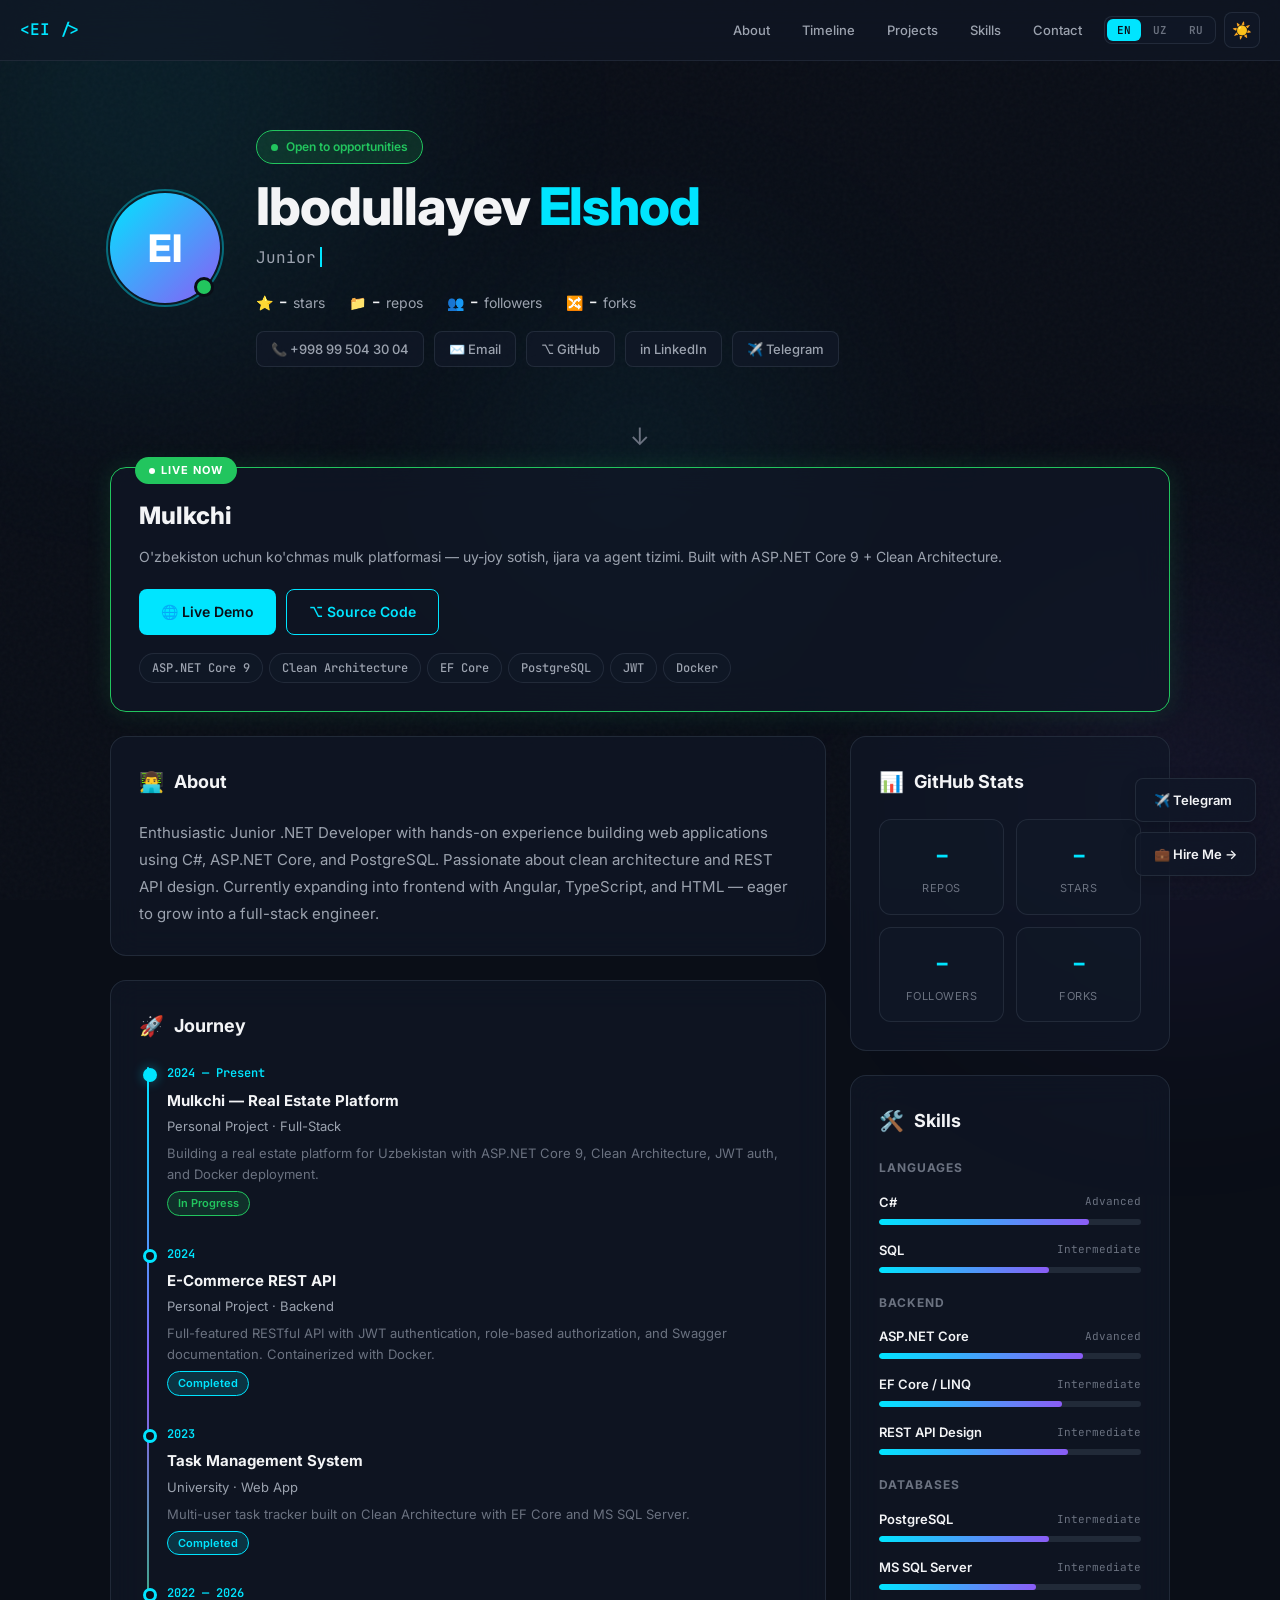
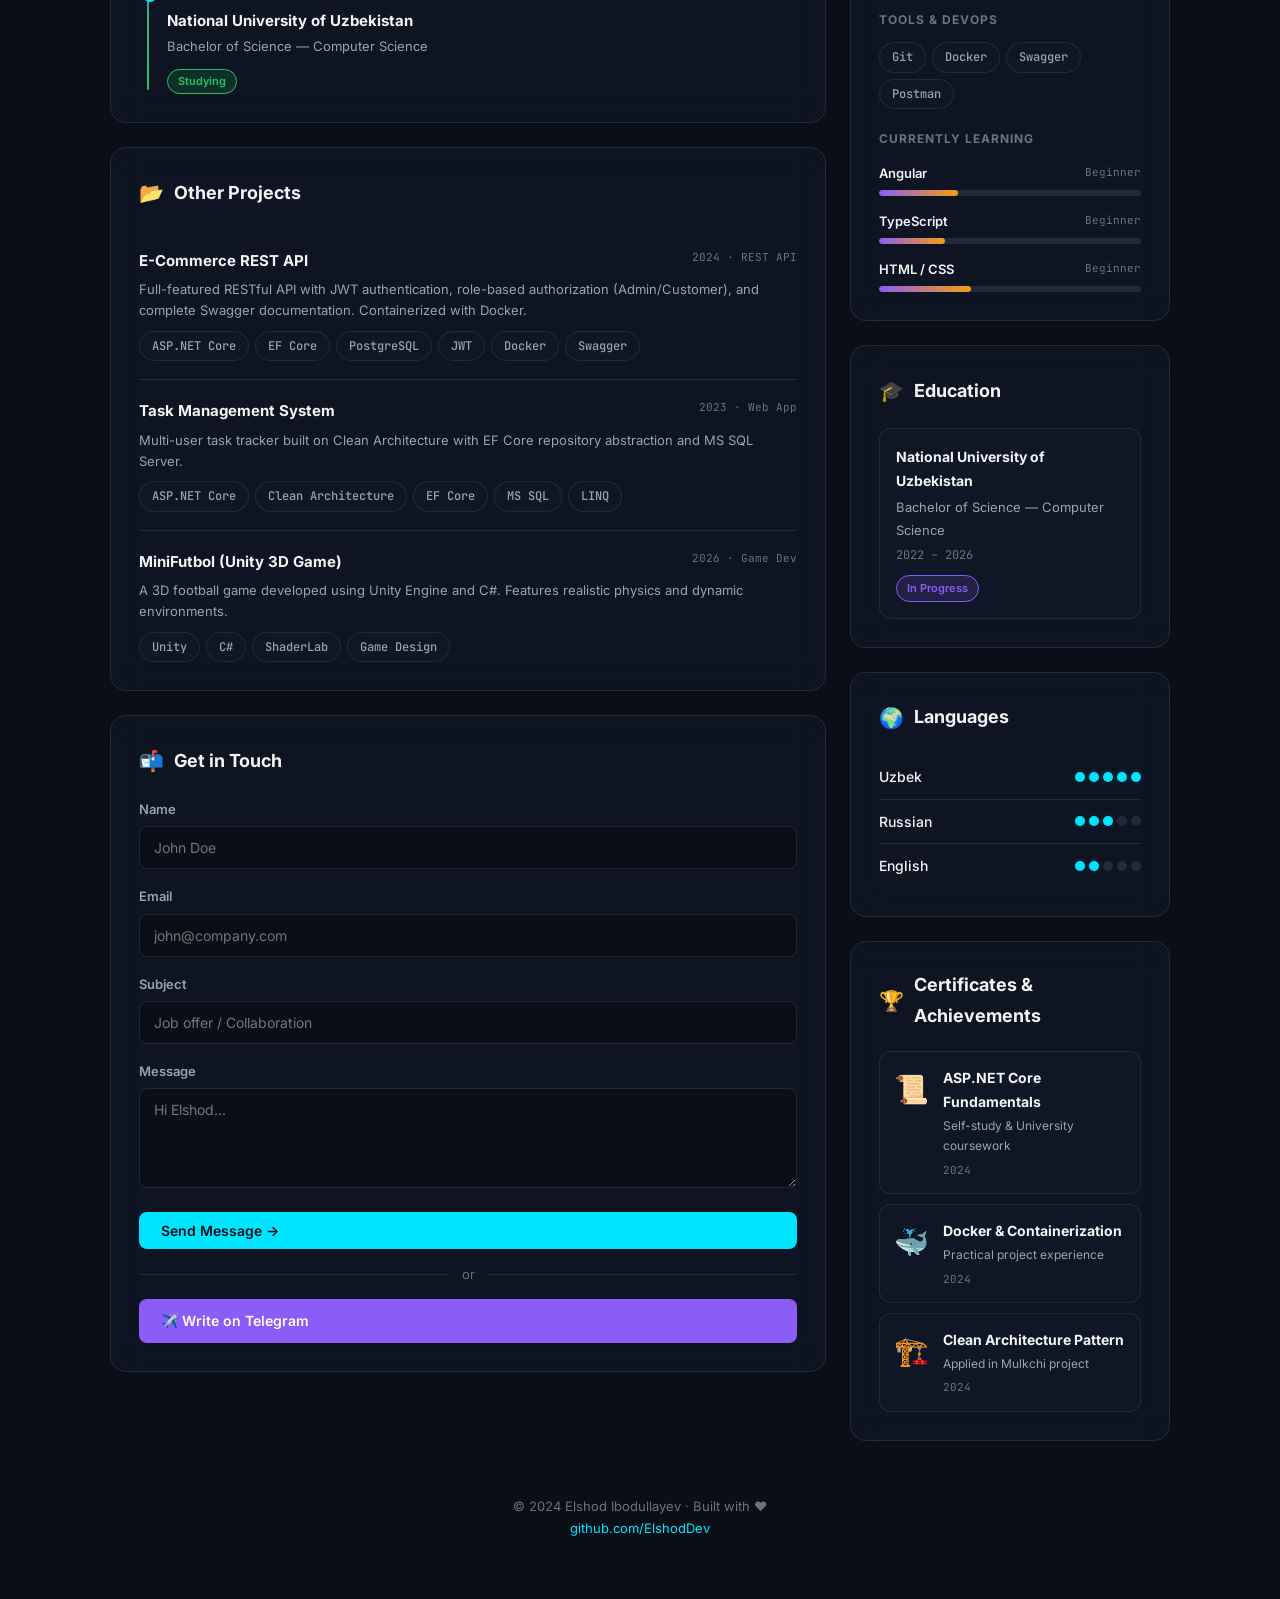
==== index.html @ c23d9752 "feat: add MiniFutbol Unity project to portfolio" ====
<!DOCTYPE html>
<html lang="en" data-theme="dark">
<head>
    <meta charset="UTF-8">
    <meta name="viewport" content="width=device-width, initial-scale=1.0">
    <meta name="description" content="Elshod Ibodullayev — Junior .NET Developer. Portfolio showcasing backend & full-stack projects.">
    <meta name="keywords" content="Elshod Ibodullayev, .NET Developer, ASP.NET Core, Portfolio, Uzbekistan">
    <meta name="author" content="Elshod Ibodullayev">
    <title>Elshod Ibodullayev — Junior .NET Developer</title>
    <link rel="preconnect" href="https://fonts.googleapis.com">
    <link rel="preconnect" href="https://fonts.gstatic.com" crossorigin>
    <link href="https://fonts.googleapis.com/css2?family=Inter:wght@400;500;600;700;800&family=JetBrains+Mono:wght@400;500;600&display=swap" rel="stylesheet">
    <style>
        /* ===== CSS CUSTOM PROPERTIES ===== */
        :root {
            --font-main: 'Inter', -apple-system, BlinkMacSystemFont, sans-serif;
            --font-mono: 'JetBrains Mono', 'Fira Code', monospace;
            --radius-sm: 8px;
            --radius-md: 12px;
            --radius-lg: 16px;
            --radius-xl: 24px;
            --radius-full: 50%;
            --shadow-sm: 0 2px 8px rgba(0,0,0,0.1);
            --shadow-md: 0 4px 16px rgba(0,0,0,0.15);
            --shadow-lg: 0 8px 32px rgba(0,0,0,0.2);
            --transition: 0.3s cubic-bezier(0.4, 0, 0.2, 1);
        }

        /* Dark Theme */
        [data-theme="dark"] {
            --bg-primary: #0a0e17;
            --bg-secondary: #111827;
            --bg-card: rgba(17, 24, 39, 0.7);
            --bg-card-hover: rgba(17, 24, 39, 0.9);
            --border: rgba(55, 65, 81, 0.5);
            --border-hover: rgba(0, 229, 255, 0.4);
            --accent: #00E5FF;
            --accent-glow: rgba(0, 229, 255, 0.15);
            --purple: #8B5CF6;
            --purple-glow: rgba(139, 92, 246, 0.15);
            --green: #22C55E;
            --green-glow: rgba(34, 197, 94, 0.15);
            --orange: #F59E0B;
            --red: #EF4444;
            --text-primary: #F3F4F6;
            --text-secondary: #9CA3AF;
            --text-muted: #6B7280;
            --tag-bg: rgba(17, 24, 39, 0.8);
            --glass-bg: rgba(17, 24, 39, 0.6);
            --glass-border: rgba(55, 65, 81, 0.4);
            --noise-opacity: 0.03;
            --glow-1: rgba(0, 229, 255, 0.08);
            --glow-2: rgba(139, 92, 246, 0.08);
        }

        /* Light Theme */
        [data-theme="light"] {
            --bg-primary: #F8FAFC;
            --bg-secondary: #FFFFFF;
            --bg-card: rgba(255, 255, 255, 0.8);
            --bg-card-hover: rgba(255, 255, 255, 0.95);
            --border: rgba(209, 213, 219, 0.6);
            --border-hover: rgba(0, 150, 200, 0.4);
            --accent: #0891B2;
            --accent-glow: rgba(8, 145, 178, 0.1);
            --purple: #7C3AED;
            --purple-glow: rgba(124, 58, 237, 0.1);
            --green: #16A34A;
            --green-glow: rgba(22, 163, 74, 0.1);
            --orange: #D97706;
            --red: #DC2626;
            --text-primary: #111827;
            --text-secondary: #4B5563;
            --text-muted: #9CA3AF;
            --tag-bg: rgba(243, 244, 246, 0.9);
            --glass-bg: rgba(255, 255, 255, 0.6);
            --glass-border: rgba(209, 213, 219, 0.5);
            --noise-opacity: 0.02;
            --glow-1: rgba(8, 145, 178, 0.06);
            --glow-2: rgba(124, 58, 237, 0.06);
        }

        /* ===== RESET & BASE ===== */
        *, *::before, *::after {
            margin: 0;
            padding: 0;
            box-sizing: border-box;
        }

        html {
            scroll-behavior: smooth;
        }

        body {
            font-family: var(--font-main);
            background: var(--bg-primary);
            color: var(--text-primary);
            line-height: 1.7;
            overflow-x: hidden;
            transition: background var(--transition), color var(--transition);
        }

        /* ===== BACKGROUND EFFECTS ===== */
        .bg-noise {
            position: fixed;
            top: 0; left: 0;
            width: 100%; height: 100%;
            opacity: var(--noise-opacity);
            background-image: url("data:image/svg+xml,%3Csvg viewBox='0 0 256 256' xmlns='http://www.w3.org/2000/svg'%3E%3Cfilter id='n'%3E%3CfeTurbulence type='fractalNoise' baseFrequency='0.9' numOctaves='4' stitchTiles='stitch'/%3E%3C/filter%3E%3Crect width='100%25' height='100%25' filter='url(%23n)'/%3E%3C/svg%3E");
            pointer-events: none;
            z-index: 1;
        }

        .bg-glow {
            position: fixed;
            border-radius: var(--radius-full);
            filter: blur(120px);
            pointer-events: none;
            z-index: 0;
            transition: background var(--transition);
        }

        .bg-glow.glow-1 {
            width: 500px; height: 500px;
            background: var(--glow-1);
            top: -150px; left: -100px;
            animation: glowFloat 12s ease-in-out infinite;
        }

        .bg-glow.glow-2 {
            width: 400px; height: 400px;
            background: var(--glow-2);
            bottom: -100px; right: -100px;
            animation: glowFloat 15s ease-in-out infinite reverse;
        }

        .bg-glow.glow-3 {
            width: 300px; height: 300px;
            background: var(--glow-1);
            top: 50%; left: 50%;
            transform: translate(-50%, -50%);
            animation: glowFloat 10s ease-in-out infinite 3s;
        }

        @keyframes glowFloat {
            0%, 100% { transform: translate(0, 0) scale(1); }
            33% { transform: translate(40px, -30px) scale(1.1); }
            66% { transform: translate(-20px, 20px) scale(0.95); }
        }

        /* ===== TOP NAVIGATION ===== */
        .top-nav {
            position: fixed;
            top: 0; left: 0; right: 0;
            z-index: 1000;
            padding: 12px 20px;
            display: flex;
            justify-content: space-between;
            align-items: center;
            background: var(--glass-bg);
            backdrop-filter: blur(20px);
            -webkit-backdrop-filter: blur(20px);
            border-bottom: 1px solid var(--glass-border);
            transition: background var(--transition), border var(--transition);
        }

        .nav-logo {
            font-family: var(--font-mono);
            font-weight: 600;
            font-size: 16px;
            color: var(--accent);
            text-decoration: none;
        }

        .nav-right {
            display: flex;
            align-items: center;
            gap: 8px;
        }

        .nav-links {
            display: flex;
            gap: 4px;
        }

        .nav-link {
            padding: 6px 14px;
            color: var(--text-secondary);
            text-decoration: none;
            font-size: 13px;
            font-weight: 500;
            border-radius: var(--radius-sm);
            transition: all var(--transition);
        }

        .nav-link:hover {
            color: var(--accent);
            background: var(--accent-glow);
        }

        /* Language Switcher */
        .lang-switcher {
            display: flex;
            gap: 2px;
            background: var(--tag-bg);
            border-radius: var(--radius-sm);
            padding: 2px;
            border: 1px solid var(--border);
        }

        .lang-btn {
            padding: 4px 10px;
            background: transparent;
            border: none;
            color: var(--text-muted);
            font-family: var(--font-mono);
            font-size: 11px;
            font-weight: 600;
            cursor: pointer;
            border-radius: 6px;
            transition: all var(--transition);
        }

        .lang-btn.active {
            background: var(--accent);
            color: var(--bg-primary);
        }

        .lang-btn:hover:not(.active) {
            color: var(--text-primary);
        }

        /* Theme Toggle */
        .theme-toggle {
            width: 36px; height: 36px;
            background: var(--tag-bg);
            border: 1px solid var(--border);
            border-radius: var(--radius-sm);
            color: var(--text-secondary);
            cursor: pointer;
            display: flex;
            align-items: center;
            justify-content: center;
            font-size: 16px;
            transition: all var(--transition);
        }

        .theme-toggle:hover {
            border-color: var(--accent);
            color: var(--accent);
        }

        /* ===== MAIN CONTAINER ===== */
        .container {
            max-width: 1100px;
            margin: 0 auto;
            padding: 80px 20px 40px;
            position: relative;
            z-index: 10;
        }

        /* ===== GLASS CARD ===== */
        .card {
            background: var(--bg-card);
            backdrop-filter: blur(16px);
            -webkit-backdrop-filter: blur(16px);
            border: 1px solid var(--border);
            border-radius: var(--radius-lg);
            padding: 28px;
            margin-bottom: 24px;
            transition: all var(--transition);
        }

        .card:hover {
            background: var(--bg-card-hover);
            border-color: var(--border-hover);
            box-shadow: 0 8px 32px rgba(0, 229, 255, 0.06);
        }

        .card-title {
            font-size: 18px;
            font-weight: 700;
            margin-bottom: 20px;
            display: flex;
            align-items: center;
            gap: 10px;
            color: var(--text-primary);
        }

        .card-title .icon {
            font-size: 20px;
        }

        /* ===== SCROLL ANIMATIONS ===== */
        .reveal {
            opacity: 0;
            transform: translateY(30px);
            transition: opacity 0.6s ease, transform 0.6s ease;
        }

        .reveal.visible {
            opacity: 1;
            transform: translateY(0);
        }

        .reveal-delay-1 { transition-delay: 0.1s; }
        .reveal-delay-2 { transition-delay: 0.2s; }
        .reveal-delay-3 { transition-delay: 0.3s; }
        .reveal-delay-4 { transition-delay: 0.4s; }

        /* ===== HEADER / HERO ===== */
        .hero {
            padding: 50px 0 30px;
            display: flex;
            align-items: center;
            gap: 36px;
        }

        .avatar-wrapper {
            position: relative;
            flex-shrink: 0;
        }

        .avatar {
            width: 110px; height: 110px;
            border-radius: var(--radius-full);
            background: linear-gradient(135deg, var(--accent), var(--purple));
            display: flex;
            align-items: center;
            justify-content: center;
            font-family: var(--font-main);
            font-weight: 800;
            font-size: 38px;
            color: #fff;
            position: relative;
            z-index: 2;
        }

        .avatar-ring {
            position: absolute;
            top: -4px; left: -4px;
            width: 118px; height: 118px;
            border-radius: var(--radius-full);
            border: 2px solid var(--accent);
            opacity: 0.4;
            animation: avatarPulse 3s ease-in-out infinite;
        }

        @keyframes avatarPulse {
            0%, 100% { transform: scale(1); opacity: 0.4; }
            50% { transform: scale(1.08); opacity: 0.15; }
        }

        .avatar-status {
            position: absolute;
            bottom: 6px; right: 6px;
            width: 20px; height: 20px;
            background: var(--green);
            border: 3px solid var(--bg-primary);
            border-radius: var(--radius-full);
            z-index: 3;
            animation: statusPulse 2s ease-in-out infinite;
        }

        @keyframes statusPulse {
            0%, 100% { box-shadow: 0 0 0 0 rgba(34, 197, 94, 0.5); }
            50% { box-shadow: 0 0 0 6px rgba(34, 197, 94, 0); }
        }

        .hero-content {
            flex: 1;
        }

        .status-badge {
            display: inline-flex;
            align-items: center;
            gap: 8px;
            padding: 6px 14px;
            background: var(--green-glow);
            border: 1px solid var(--green);
            border-radius: var(--radius-xl);
            font-size: 12px;
            font-weight: 600;
            color: var(--green);
            margin-bottom: 14px;
        }

        .status-badge .dot {
            width: 7px; height: 7px;
            background: var(--green);
            border-radius: var(--radius-full);
            animation: statusPulse 2s ease-in-out infinite;
        }

        .hero-name {
            font-size: clamp(32px, 5vw, 52px);
            font-weight: 800;
            line-height: 1.1;
            margin-bottom: 8px;
            letter-spacing: -0.02em;
        }

        .hero-name .accent {
            color: var(--accent);
        }

        .typing-wrapper {
            display: flex;
            align-items: center;
            gap: 4px;
            margin-bottom: 20px;
        }

        .typing-text {
            font-family: var(--font-mono);
            font-size: clamp(14px, 2vw, 16px);
            color: var(--text-secondary);
        }

        .typing-cursor {
            width: 2px;
            height: 20px;
            background: var(--accent);
            animation: blink 1s step-end infinite;
        }

        @keyframes blink {
            0%, 100% { opacity: 1; }
            50% { opacity: 0; }
        }

        .hero-stats {
            display: flex;
            gap: 24px;
            flex-wrap: wrap;
        }

        .stat-item {
            display: flex;
            align-items: center;
            gap: 6px;
            font-size: 14px;
            color: var(--text-secondary);
        }

        .stat-item .stat-num {
            font-weight: 700;
            color: var(--text-primary);
            font-family: var(--font-mono);
        }

        .scroll-indicator {
            display: flex;
            justify-content: center;
            padding: 20px 0 10px;
            animation: bounceDown 2s ease-in-out infinite;
        }

        .scroll-indicator span {
            font-size: 24px;
            color: var(--text-muted);
        }

        @keyframes bounceDown {
            0%, 100% { transform: translateY(0); }
            50% { transform: translateY(8px); }
        }

        /* ===== CONTACT LINKS (Hero) ===== */
        .hero-links {
            display: flex;
            flex-wrap: wrap;
            gap: 10px;
            margin-top: 16px;
        }

        .hero-link {
            padding: 6px 14px;
            background: var(--tag-bg);
            border: 1px solid var(--border);
            border-radius: var(--radius-sm);
            color: var(--text-secondary);
            text-decoration: none;
            font-size: 13px;
            font-weight: 500;
            transition: all var(--transition);
            display: inline-flex;
            align-items: center;
            gap: 6px;
        }

        .hero-link:hover {
            border-color: var(--accent);
            color: var(--accent);
            background: var(--accent-glow);
        }

        /* ===== LIVE PROJECT ===== */
        .live-project {
            position: relative;
            border: 1.5px solid var(--green);
            box-shadow: 0 0 24px var(--green-glow);
        }

        .live-badge {
            position: absolute;
            top: -11px; left: 24px;
            background: var(--green);
            color: #fff;
            padding: 4px 14px;
            border-radius: var(--radius-xl);
            font-size: 11px;
            font-weight: 700;
            letter-spacing: 1px;
            display: flex;
            align-items: center;
            gap: 6px;
        }

        .live-badge .dot {
            width: 6px; height: 6px;
            background: #fff;
            border-radius: var(--radius-full);
            animation: statusPulse 2s ease-in-out infinite;
        }

        .project-main-title {
            font-size: 24px;
            font-weight: 800;
            margin-bottom: 8px;
        }

        .project-desc {
            color: var(--text-secondary);
            font-size: 14px;
            line-height: 1.7;
            margin-bottom: 20px;
        }

        .project-buttons {
            display: flex;
            flex-wrap: wrap;
            gap: 10px;
            margin-bottom: 18px;
        }

        .btn {
            padding: 10px 22px;
            border: none;
            border-radius: var(--radius-sm);
            font-family: var(--font-main);
            font-weight: 600;
            font-size: 14px;
            cursor: pointer;
            text-decoration: none;
            display: inline-flex;
            align-items: center;
            gap: 8px;
            transition: all var(--transition);
        }

        .btn-primary {
            background: var(--accent);
            color: #0a0e17;
        }

        .btn-primary:hover {
            transform: translateY(-2px);
            box-shadow: 0 6px 20px rgba(0, 229, 255, 0.3);
        }

        .btn-outline {
            background: transparent;
            color: var(--accent);
            border: 1.5px solid var(--accent);
        }

        .btn-outline:hover {
            background: var(--accent);
            color: #0a0e17;
        }

        .tech-tags {
            display: flex;
            flex-wrap: wrap;
            gap: 6px;
        }

        .tech-tag {
            padding: 4px 12px;
            background: var(--tag-bg);
            border: 1px solid var(--border);
            border-radius: var(--radius-xl);
            font-size: 12px;
            font-weight: 500;
            color: var(--text-secondary);
            font-family: var(--font-mono);
            transition: all var(--transition);
        }

        .tech-tag:hover {
            border-color: var(--accent);
            color: var(--accent);
        }

        .tech-tag.learning {
            border-style: dashed;
            border-color: var(--purple);
            color: var(--purple);
        }

        /* ===== TWO COLUMN GRID ===== */
        .main-grid {
            display: grid;
            grid-template-columns: 1fr 320px;
            gap: 24px;
        }

        /* ===== ABOUT ===== */
        .about-text {
            color: var(--text-secondary);
            font-size: 15px;
            line-height: 1.8;
        }

        /* ===== TIMELINE ===== */
        .timeline {
            position: relative;
            padding-left: 28px;
        }

        .timeline::before {
            content: '';
            position: absolute;
            left: 8px;
            top: 4px;
            bottom: 4px;
            width: 2px;
            background: linear-gradient(to bottom, var(--accent), var(--purple), var(--green));
            border-radius: 2px;
        }

        .timeline-item {
            position: relative;
            padding-bottom: 28px;
        }

        .timeline-item:last-child {
            padding-bottom: 0;
        }

        .timeline-dot {
            position: absolute;
            left: -24px;
            top: 5px;
            width: 14px; height: 14px;
            border-radius: var(--radius-full);
            border: 3px solid var(--accent);
            background: var(--bg-primary);
            z-index: 2;
        }

        .timeline-dot.active {
            background: var(--accent);
            box-shadow: 0 0 12px rgba(0, 229, 255, 0.4);
        }

        .timeline-date {
            font-family: var(--font-mono);
            font-size: 12px;
            font-weight: 600;
            color: var(--accent);
            margin-bottom: 4px;
        }

        .timeline-title {
            font-weight: 700;
            font-size: 15px;
            margin-bottom: 2px;
        }

        .timeline-subtitle {
            font-size: 13px;
            color: var(--text-secondary);
            margin-bottom: 6px;
        }

        .timeline-desc {
            font-size: 13px;
            color: var(--text-muted);
            line-height: 1.6;
        }

        .timeline-badge {
            display: inline-block;
            padding: 2px 10px;
            font-size: 11px;
            font-weight: 600;
            border-radius: var(--radius-xl);
            margin-top: 6px;
        }

        .badge-active {
            background: var(--green-glow);
            color: var(--green);
            border: 1px solid var(--green);
        }

        .badge-completed {
            background: var(--accent-glow);
            color: var(--accent);
            border: 1px solid var(--accent);
        }

        /* ===== PROJECTS ===== */
        .project-item {
            padding: 18px 0;
            border-bottom: 1px solid var(--border);
        }

        .project-item:last-child {
            border-bottom: none;
            padding-bottom: 0;
        }

        .project-item:first-child {
            padding-top: 0;
        }

        .project-header {
            display: flex;
            justify-content: space-between;
            align-items: start;
            margin-bottom: 6px;
        }

        .project-title {
            font-weight: 700;
            font-size: 15px;
        }

        .project-meta {
            font-family: var(--font-mono);
            font-size: 11px;
            color: var(--text-muted);
            text-align: right;
        }

        .project-item-desc {
            color: var(--text-secondary);
            font-size: 13px;
            margin-bottom: 10px;
            line-height: 1.6;
        }

        /* ===== SKILLS WITH PROGRESS ===== */
        .skill-group {
            margin-bottom: 20px;
        }

        .skill-group:last-child {
            margin-bottom: 0;
        }

        .skill-group-title {
            font-size: 12px;
            font-weight: 700;
            color: var(--text-muted);
            text-transform: uppercase;
            letter-spacing: 1px;
            margin-bottom: 12px;
        }

        .skill-bar-item {
            margin-bottom: 14px;
        }

        .skill-bar-item:last-child {
            margin-bottom: 0;
        }

        .skill-bar-header {
            display: flex;
            justify-content: space-between;
            align-items: center;
            margin-bottom: 6px;
        }

        .skill-bar-name {
            font-size: 13px;
            font-weight: 600;
            color: var(--text-primary);
        }

        .skill-bar-level {
            font-family: var(--font-mono);
            font-size: 11px;
            color: var(--text-muted);
        }

        .skill-bar-track {
            width: 100%;
            height: 6px;
            background: var(--border);
            border-radius: 3px;
            overflow: hidden;
        }

        .skill-bar-fill {
            height: 100%;
            border-radius: 3px;
            background: linear-gradient(90deg, var(--accent), var(--purple));
            width: 0;
            transition: width 1.2s cubic-bezier(0.4, 0, 0.2, 1);
        }

        .skill-bar-fill.learning {
            background: linear-gradient(90deg, var(--purple), var(--orange));
        }

        .skill-tags-section {
            display: flex;
            flex-wrap: wrap;
            gap: 6px;
        }

        /* ===== STATS COUNTERS (sidebar) ===== */
        .stats-grid {
            display: grid;
            grid-template-columns: 1fr 1fr;
            gap: 12px;
        }

        .stat-card {
            background: var(--tag-bg);
            border: 1px solid var(--border);
            border-radius: var(--radius-md);
            padding: 16px;
            text-align: center;
            transition: all var(--transition);
        }

        .stat-card:hover {
            border-color: var(--border-hover);
        }

        .stat-card .stat-number {
            font-family: var(--font-mono);
            font-size: 24px;
            font-weight: 700;
            color: var(--accent);
        }

        .stat-card .stat-label {
            font-size: 11px;
            color: var(--text-muted);
            text-transform: uppercase;
            letter-spacing: 0.5px;
            margin-top: 2px;
        }

        /* ===== EDUCATION ===== */
        .edu-item {
            padding: 16px;
            background: var(--tag-bg);
            border: 1px solid var(--border);
            border-radius: var(--radius-md);
            margin-bottom: 12px;
        }

        .edu-item:last-child {
            margin-bottom: 0;
        }

        .edu-school {
            font-weight: 700;
            font-size: 14px;
            margin-bottom: 4px;
        }

        .edu-degree {
            font-size: 13px;
            color: var(--text-secondary);
            margin-bottom: 4px;
        }

        .edu-years {
            font-family: var(--font-mono);
            font-size: 12px;
            color: var(--text-muted);
            margin-bottom: 8px;
        }

        .edu-badge {
            display: inline-block;
            padding: 3px 10px;
            background: var(--purple-glow);
            border: 1px solid var(--purple);
            border-radius: var(--radius-xl);
            font-size: 11px;
            font-weight: 600;
            color: var(--purple);
        }

        /* ===== LANGUAGES ===== */
        .lang-item {
            display: flex;
            justify-content: space-between;
            align-items: center;
            padding: 10px 0;
            border-bottom: 1px solid var(--border);
        }

        .lang-item:last-child {
            border-bottom: none;
        }

        .lang-name {
            font-size: 14px;
            font-weight: 500;
        }

        .lang-level-bar {
            display: flex;
            gap: 4px;
        }

        .lang-dot {
            width: 10px; height: 10px;
            border-radius: var(--radius-full);
            background: var(--border);
            transition: all var(--transition);
        }

        .lang-dot.filled {
            background: var(--accent);
            box-shadow: 0 0 6px var(--accent-glow);
        }

        /* ===== CERTIFICATES ===== */
        .cert-item {
            display: flex;
            align-items: start;
            gap: 14px;
            padding: 14px;
            background: var(--tag-bg);
            border: 1px solid var(--border);
            border-radius: var(--radius-md);
            margin-bottom: 10px;
            transition: all var(--transition);
        }

        .cert-item:last-child {
            margin-bottom: 0;
        }

        .cert-item:hover {
            border-color: var(--border-hover);
        }

        .cert-icon {
            font-size: 28px;
            flex-shrink: 0;
        }

        .cert-info {
            flex: 1;
        }

        .cert-title {
            font-weight: 700;
            font-size: 14px;
            margin-bottom: 2px;
        }

        .cert-issuer {
            font-size: 12px;
            color: var(--text-secondary);
        }

        .cert-date {
            font-family: var(--font-mono);
            font-size: 11px;
            color: var(--text-muted);
            margin-top: 4px;
        }

        /* ===== CONTACT FORM ===== */
        .form-group {
            margin-bottom: 16px;
        }

        .form-group label {
            display: block;
            margin-bottom: 6px;
            font-size: 13px;
            font-weight: 600;
            color: var(--text-secondary);
        }

        .form-group input,
        .form-group textarea {
            width: 100%;
            padding: 12px 14px;
            background: var(--bg-primary);
            border: 1px solid var(--border);
            border-radius: var(--radius-sm);
            color: var(--text-primary);
            font-family: var(--font-main);
            font-size: 14px;
            transition: all var(--transition);
        }

        .form-group input:focus,
        .form-group textarea:focus {
            outline: none;
            border-color: var(--accent);
            box-shadow: 0 0 0 3px var(--accent-glow);
        }

        .form-group input.error,
        .form-group textarea.error {
            border-color: var(--red);
        }

        .form-group textarea {
            min-height: 100px;
            resize: vertical;
        }

        .form-submit-btn {
            width: 100%;
            position: relative;
            overflow: hidden;
        }

        .form-submit-btn .spinner {
            display: none;
            width: 16px; height: 16px;
            border: 2px solid transparent;
            border-top-color: currentColor;
            border-radius: var(--radius-full);
            animation: spin 0.6s linear infinite;
        }

        .form-submit-btn.loading .spinner {
            display: inline-block;
        }

        .form-submit-btn.loading .btn-text {
            display: none;
        }

        @keyframes spin {
            to { transform: rotate(360deg); }
        }

        .form-divider {
            text-align: center;
            color: var(--text-muted);
            font-size: 13px;
            margin: 14px 0;
            position: relative;
        }

        .form-divider::before,
        .form-divider::after {
            content: '';
            position: absolute;
            top: 50%;
            width: calc(50% - 20px);
            height: 1px;
            background: var(--border);
        }

        .form-divider::before { left: 0; }
        .form-divider::after { right: 0; }

        .btn-telegram {
            width: 100%;
            background: var(--purple);
            color: #fff;
        }

        .btn-telegram:hover {
            box-shadow: 0 6px 20px var(--purple-glow);
            transform: translateY(-2px);
        }

        .form-message {
            padding: 12px;
            border-radius: var(--radius-sm);
            margin-top: 14px;
            text-align: center;
            font-size: 13px;
            font-weight: 500;
            animation: fadeIn 0.3s ease;
        }

        .form-message.success {
            background: var(--green-glow);
            border: 1px solid var(--green);
            color: var(--green);
        }

        .form-message.error-msg {
            background: rgba(239, 68, 68, 0.1);
            border: 1px solid var(--red);
            color: var(--red);
        }

        @keyframes fadeIn {
            from { opacity: 0; transform: translateY(-8px); }
            to { opacity: 1; transform: translateY(0); }
        }

        /* ===== FOOTER ===== */
        .footer {
            text-align: center;
            padding: 30px 0 20px;
            font-size: 13px;
            color: var(--text-muted);
        }

        .footer a {
            color: var(--accent);
            text-decoration: none;
        }

        .footer a:hover {
            text-decoration: underline;
        }

        /* ===== FLOATING BUTTONS ===== */
        .floating-btns {
            position: fixed;
            bottom: 24px; right: 24px;
            display: flex;
            flex-direction: column;
            gap: 10px;
            z-index: 100;
        }

        .float-btn {
            padding: 10px 18px;
            background: var(--bg-card);
            backdrop-filter: blur(16px);
            border: 1px solid var(--border);
            border-radius: var(--radius-sm);
            color: var(--text-primary);
            text-decoration: none;
            font-weight: 600;
            font-size: 13px;
            transition: all var(--transition);
            box-shadow: var(--shadow-md);
            display: flex;
            align-items: center;
            gap: 6px;
        }

        .float-btn:hover {
            transform: translateY(-2px);
            border-color: var(--accent);
            box-shadow: var(--shadow-lg);
        }

        /* Back to top */
        .back-to-top {
            position: fixed;
            bottom: 24px; left: 24px;
            width: 40px; height: 40px;
            background: var(--bg-card);
            backdrop-filter: blur(16px);
            border: 1px solid var(--border);
            border-radius: var(--radius-sm);
            color: var(--text-secondary);
            font-size: 18px;
            cursor: pointer;
            display: flex;
            align-items: center;
            justify-content: center;
            z-index: 100;
            opacity: 0;
            pointer-events: none;
            transition: all var(--transition);
        }

        .back-to-top.visible {
            opacity: 1;
            pointer-events: auto;
        }

        .back-to-top:hover {
            border-color: var(--accent);
            color: var(--accent);
        }

        /* ===== RESPONSIVE ===== */
        @media (max-width: 900px) {
            .main-grid {
                grid-template-columns: 1fr;
            }
        }

        @media (max-width: 768px) {
            .container {
                padding: 70px 16px 30px;
            }

            .hero {
                flex-direction: column;
                text-align: center;
                padding: 30px 0 20px;
            }

            .hero-content {
                display: flex;
                flex-direction: column;
                align-items: center;
            }

            .hero-stats {
                justify-content: center;
            }

            .hero-links {
                justify-content: center;
            }

            .nav-links {
                display: none;
            }

            .project-header {
                flex-direction: column;
                gap: 6px;
            }

            .project-meta {
                text-align: left;
            }

            .project-buttons {
                flex-direction: column;
            }

            .stats-grid {
                grid-template-columns: 1fr 1fr;
            }

            .floating-btns {
                bottom: 16px; right: 16px;
            }

            .back-to-top {
                bottom: 16px; left: 16px;
            }

            .card {
                padding: 20px;
            }

            .avatar {
                width: 90px; height: 90px;
                font-size: 32px;
            }

            .avatar-ring {
                width: 98px; height: 98px;
            }
        }

        @media (max-width: 480px) {
            .hero-name {
                font-size: 28px;
            }

            .stat-item {
                font-size: 12px;
            }

            .hero-link {
                font-size: 12px;
                padding: 5px 10px;
            }
        }

        /* Mobile bottom tabs */
        .mobile-tabs {
            display: none;
        }

        @media (max-width: 768px) {
            .mobile-tabs {
                display: flex;
                position: fixed;
                bottom: 0; left: 0; right: 0;
                background: var(--glass-bg);
                backdrop-filter: blur(20px);
                -webkit-backdrop-filter: blur(20px);
                border-top: 1px solid var(--glass-border);
                z-index: 999;
                padding: 6px 0;
                justify-content: space-around;
            }

            .mobile-tab {
                display: flex;
                flex-direction: column;
                align-items: center;
                gap: 2px;
                padding: 6px 12px;
                color: var(--text-muted);
                text-decoration: none;
                font-size: 10px;
                font-weight: 600;
                transition: color var(--transition);
            }

            .mobile-tab .tab-icon {
                font-size: 18px;
            }

            .mobile-tab:hover,
            .mobile-tab.active {
                color: var(--accent);
            }

            .floating-btns {
                bottom: 70px;
            }

            .back-to-top {
                bottom: 70px;
            }

            body {
                padding-bottom: 60px;
            }
        }
    </style>
</head>
<body>
    <!-- Background Effects -->
    <div class="bg-noise"></div>
    <div class="bg-glow glow-1"></div>
    <div class="bg-glow glow-2"></div>
    <div class="bg-glow glow-3"></div>

    <!-- Top Navigation -->
    <nav class="top-nav">
        <a href="#" class="nav-logo">&lt;EI /&gt;</a>
        <div class="nav-right">
            <div class="nav-links">
                <a href="#about" class="nav-link" data-i18n="nav_about">About</a>
                <a href="#timeline" class="nav-link" data-i18n="nav_timeline">Timeline</a>
                <a href="#projects" class="nav-link" data-i18n="nav_projects">Projects</a>
                <a href="#skills" class="nav-link" data-i18n="nav_skills">Skills</a>
                <a href="#contact" class="nav-link" data-i18n="nav_contact">Contact</a>
            </div>
            <div class="lang-switcher">
                <button class="lang-btn active" data-lang="en">EN</button>
                <button class="lang-btn" data-lang="uz">UZ</button>
                <button class="lang-btn" data-lang="ru">RU</button>
            </div>
            <button class="theme-toggle" id="themeToggle" aria-label="Toggle theme">🌙</button>
        </div>
    </nav>

    <!-- Main Container -->
    <div class="container">
        <!-- Hero / Header -->
        <section class="hero reveal" id="hero">
            <div class="avatar-wrapper">
                <div class="avatar">EI</div>
                <div class="avatar-ring"></div>
                <div class="avatar-status"></div>
            </div>
            <div class="hero-content">
                <div class="status-badge">
                    <span class="dot"></span>
                    <span data-i18n="available">Open to opportunities</span>
                </div>
                <h1 class="hero-name">Ibodullayev <span class="accent">Elshod</span></h1>
                <div class="typing-wrapper">
                    <span class="typing-text" id="typingText"></span>
                    <span class="typing-cursor"></span>
                </div>
                <div class="hero-stats" id="githubStats">
                    <div class="stat-item">⭐ <span class="stat-num" id="stars">0</span> stars</div>
                    <div class="stat-item">📁 <span class="stat-num" id="repos">0</span> repos</div>
                    <div class="stat-item">👥 <span class="stat-num" id="followers">0</span> followers</div>
                    <div class="stat-item">🔀 <span class="stat-num" id="forks">0</span> forks</div>
                </div>
                <div class="hero-links">
                    <a href="tel:+998995043004" class="hero-link">📞 +998 99 504 30 04</a>
                    <a href="mailto:elshodibadullayev28@gmail.com" class="hero-link">✉️ Email</a>
                    <a href="https://github.com/ElshodDev" target="_blank" class="hero-link">⌥ GitHub</a>
                    <a href="https://www.linkedin.com/in/elshod-ibodullayev-338940379/" target="_blank" class="hero-link">in LinkedIn</a>
                    <a href="https://t.me/Elshod_Developer" target="_blank" class="hero-link">✈️ Telegram</a>
                </div>
            </div>
        </section>

        <div class="scroll-indicator reveal reveal-delay-2">
            <span>↓</span>
        </div>

        <!-- Live Project Card -->
        <section class="card live-project reveal" id="live-project">
            <div class="live-badge">
                <span class="dot"></span>
                <span data-i18n="live_badge">LIVE NOW</span>
            </div>
            <h2 class="project-main-title">Mulkchi</h2>
            <p class="project-desc" data-i18n="mulkchi_desc">O'zbekiston uchun ko'chmas mulk platformasi — uy-joy sotish, ijara va agent tizimi. Built with ASP.NET Core 9 + Clean Architecture.</p>
            <div class="project-buttons">
                <a href="https://github.com/ElshodDev/Mulkchi" target="_blank" class="btn btn-primary">
                    <span data-i18n="live_demo">🌐 Live Demo</span>
                </a>
                <a href="https://github.com/ElshodDev/Mulkchi" target="_blank" class="btn btn-outline">
                    <span data-i18n="live_src">⌥ Source Code</span>
                </a>
            </div>
            <div class="tech-tags">
                <span class="tech-tag">ASP.NET Core 9</span>
                <span class="tech-tag">Clean Architecture</span>
                <span class="tech-tag">EF Core</span>
                <span class="tech-tag">PostgreSQL</span>
                <span class="tech-tag">JWT</span>
                <span class="tech-tag">Docker</span>
            </div>
        </section>

        <!-- Two Column Grid -->
        <div class="main-grid">
            <!-- Left Column -->
            <div class="left-column">
                <!-- About -->
                <section class="card reveal" id="about">
                    <div class="card-title">
                        <span class="icon">👨‍💻</span>
                        <span data-i18n="about_title">About</span>
                    </div>
                    <p class="about-text" data-i18n="about">Enthusiastic Junior .NET Developer with hands-on experience building web applications using C#, ASP.NET Core, and PostgreSQL. Passionate about clean architecture and REST API design. Currently expanding into frontend with Angular, TypeScript, and HTML — eager to grow into a full-stack engineer.</p>
                </section>

                <!-- Timeline -->
                <section class="card reveal" id="timeline">
                    <div class="card-title">
                        <span class="icon">🚀</span>
                        <span data-i18n="timeline_title">Journey</span>
                    </div>
                    <div class="timeline">
                        <div class="timeline-item reveal reveal-delay-1">
                            <div class="timeline-dot active"></div>
                            <div class="timeline-date" data-i18n="tl_mulkchi_date">2024 — Present</div>
                            <div class="timeline-title" data-i18n="tl_mulkchi_title">Mulkchi — Real Estate Platform</div>
                            <div class="timeline-subtitle" data-i18n="tl_mulkchi_sub">Personal Project · Full-Stack</div>
                            <div class="timeline-desc" data-i18n="tl_mulkchi_desc">Building a real estate platform for Uzbekistan with ASP.NET Core 9, Clean Architecture, JWT auth, and Docker deployment.</div>
                            <span class="timeline-badge badge-active" data-i18n="tl_in_progress">In Progress</span>
                        </div>
                        <div class="timeline-item reveal reveal-delay-2">
                            <div class="timeline-dot"></div>
                            <div class="timeline-date" data-i18n="tl_ecom_date">2024</div>
                            <div class="timeline-title" data-i18n="tl_ecom_title">E-Commerce REST API</div>
                            <div class="timeline-subtitle" data-i18n="tl_ecom_sub">Personal Project · Backend</div>
                            <div class="timeline-desc" data-i18n="tl_ecom_desc">Full-featured RESTful API with JWT authentication, role-based authorization, and Swagger documentation. Containerized with Docker.</div>
                            <span class="timeline-badge badge-completed" data-i18n="tl_completed">Completed</span>
                        </div>
                        <div class="timeline-item reveal reveal-delay-3">
                            <div class="timeline-dot"></div>
                            <div class="timeline-date" data-i18n="tl_task_date">2023</div>
                            <div class="timeline-title" data-i18n="tl_task_title">Task Management System</div>
                            <div class="timeline-subtitle" data-i18n="tl_task_sub">University · Web App</div>
                            <div class="timeline-desc" data-i18n="tl_task_desc">Multi-user task tracker built on Clean Architecture with EF Core and MS SQL Server.</div>
                            <span class="timeline-badge badge-completed" data-i18n="tl_completed2">Completed</span>
                        </div>
                        <div class="timeline-item reveal reveal-delay-4">
                            <div class="timeline-dot"></div>
                            <div class="timeline-date" data-i18n="tl_uni_date">2022 — 2026</div>
                            <div class="timeline-title" data-i18n="tl_uni_title">National University of Uzbekistan</div>
                            <div class="timeline-subtitle" data-i18n="tl_uni_sub">Bachelor of Science — Computer Science</div>
                            <span class="timeline-badge badge-active" data-i18n="tl_studying">Studying</span>
                        </div>
                    </div>
                </section>

                <!-- Other Projects -->
                <section class="card reveal" id="projects">
                    <div class="card-title">
                        <span class="icon">📂</span>
                        <span data-i18n="projects">Other Projects</span>
                    </div>

                    <div class="project-item">
                        <div class="project-header">
                            <div class="project-title">E-Commerce REST API</div>
                            <div class="project-meta">2024 · REST API</div>
                        </div>
                        <div class="project-item-desc" data-i18n="proj_ecom_desc">Full-featured RESTful API with JWT authentication, role-based authorization (Admin/Customer), and complete Swagger documentation. Containerized with Docker.</div>
                        <div class="tech-tags">
                            <span class="tech-tag">ASP.NET Core</span>
                            <span class="tech-tag">EF Core</span>
                            <span class="tech-tag">PostgreSQL</span>
                            <span class="tech-tag">JWT</span>
                            <span class="tech-tag">Docker</span>
                            <span class="tech-tag">Swagger</span>
                        </div>
                    </div>

                    <div class="project-item">
                        <div class="project-header">
                            <div class="project-title">Task Management System</div>
                            <div class="project-meta">2023 · Web App</div>
                        </div>
                        <div class="project-item-desc" data-i18n="proj_task_desc">Multi-user task tracker built on Clean Architecture with EF Core repository abstraction and MS SQL Server.</div>
                        <div class="tech-tags">
                            <span class="tech-tag">ASP.NET Core</span>
                            <span class="tech-tag">Clean Architecture</span>
                            <span class="tech-tag">EF Core</span>
                            <span class="tech-tag">MS SQL</span>
                            <span class="tech-tag">LINQ</span>
                        </div>
                    </div>

                    <div class="project-item">
                        <div class="project-header">
                            <div class="project-title">MiniFutbol (Unity 3D Game)</div>
                            <div class="project-meta">2026 · Game Dev</div>
                        </div>
                        <div class="project-item-desc" data-i18n="proj_unity_desc">A 3D football game developed using Unity Engine and C#. Features realistic physics and dynamic environments.</div>
                        <div class="tech-tags">
                            <span class="tech-tag">Unity</span>
                            <span class="tech-tag">C#</span>
                            <span class="tech-tag">ShaderLab</span>
                            <span class="tech-tag">Game Design</span>
                        </div>
                    </div>
                </section>

                <!-- Contact Form -->
                <section class="card reveal" id="contact">
                    <div class="card-title">
                        <span class="icon">📬</span>
                        <span data-i18n="contact">Get in Touch</span>
                    </div>
                    <form id="contactForm" novalidate>
                        <div class="form-group">
                            <label data-i18n="name_label">Name</label>
                            <input type="text" name="name" placeholder="John Doe" data-ph="name_placeholder" required>
                        </div>
                        <div class="form-group">
                            <label data-i18n="email_label">Email</label>
                            <input type="email" name="email" placeholder="john@company.com" data-ph="email_placeholder" required>
                        </div>
                        <div class="form-group">
                            <label data-i18n="subject_label">Subject</label>
                            <input type="text" name="subject" placeholder="Job offer / Collaboration" data-ph="subject_placeholder" required>
                        </div>
                        <div class="form-group">
                            <label data-i18n="message_label">Message</label>
                            <textarea name="message" placeholder="Hi Elshod..." data-ph="message_placeholder" required></textarea>
                        </div>
                        <button type="submit" class="btn btn-primary form-submit-btn">
                            <span class="btn-text" data-i18n="send">Send Message →</span>
                            <span class="spinner"></span>
                        </button>
                        <div id="formMessage"></div>
                        <div class="form-divider" data-i18n="or">or</div>
                        <a href="https://t.me/Elshod_Developer" target="_blank" class="btn btn-telegram" data-i18n="tg_chat">✈️ Write on Telegram</a>
                    </form>
                </section>
            </div>

            <!-- Right Column -->
            <div class="right-column">
                <!-- GitHub Stats Cards -->
                <section class="card reveal">
                    <div class="card-title">
                        <span class="icon">📊</span>
                        <span>GitHub Stats</span>
                    </div>
                    <div class="stats-grid">
                        <div class="stat-card">
                            <div class="stat-number" id="statsRepos">0</div>
                            <div class="stat-label">Repos</div>
                        </div>
                        <div class="stat-card">
                            <div class="stat-number" id="statsStars">0</div>
                            <div class="stat-label">Stars</div>
                        </div>
                        <div class="stat-card">
                            <div class="stat-number" id="statsFollowers">0</div>
                            <div class="stat-label">Followers</div>
                        </div>
                        <div class="stat-card">
                            <div class="stat-number" id="statsForks">0</div>
                            <div class="stat-label">Forks</div>
                        </div>
                    </div>
                </section>

                <!-- Skills -->
                <section class="card reveal" id="skills">
                    <div class="card-title">
                        <span class="icon">🛠️</span>
                        <span data-i18n="skills">Skills</span>
                    </div>

                    <div class="skill-group">
                        <div class="skill-group-title" data-i18n="sg_languages">Languages</div>
                        <div class="skill-bar-item">
                            <div class="skill-bar-header">
                                <span class="skill-bar-name">C#</span>
                                <span class="skill-bar-level">Advanced</span>
                            </div>
                            <div class="skill-bar-track">
                                <div class="skill-bar-fill" data-width="80"></div>
                            </div>
                        </div>
                        <div class="skill-bar-item">
                            <div class="skill-bar-header">
                                <span class="skill-bar-name">SQL</span>
                                <span class="skill-bar-level">Intermediate</span>
                            </div>
                            <div class="skill-bar-track">
                                <div class="skill-bar-fill" data-width="65"></div>
                            </div>
                        </div>
                    </div>

                    <div class="skill-group">
                        <div class="skill-group-title">Backend</div>
                        <div class="skill-bar-item">
                            <div class="skill-bar-header">
                                <span class="skill-bar-name">ASP.NET Core</span>
                                <span class="skill-bar-level">Advanced</span>
                            </div>
                            <div class="skill-bar-track">
                                <div class="skill-bar-fill" data-width="78"></div>
                            </div>
                        </div>
                        <div class="skill-bar-item">
                            <div class="skill-bar-header">
                                <span class="skill-bar-name">EF Core / LINQ</span>
                                <span class="skill-bar-level">Intermediate</span>
                            </div>
                            <div class="skill-bar-track">
                                <div class="skill-bar-fill" data-width="70"></div>
                            </div>
                        </div>
                        <div class="skill-bar-item">
                            <div class="skill-bar-header">
                                <span class="skill-bar-name">REST API Design</span>
                                <span class="skill-bar-level">Intermediate</span>
                            </div>
                            <div class="skill-bar-track">
                                <div class="skill-bar-fill" data-width="72"></div>
                            </div>
                        </div>
                    </div>

                    <div class="skill-group">
                        <div class="skill-group-title">Databases</div>
                        <div class="skill-bar-item">
                            <div class="skill-bar-header">
                                <span class="skill-bar-name">PostgreSQL</span>
                                <span class="skill-bar-level">Intermediate</span>
                            </div>
                            <div class="skill-bar-track">
                                <div class="skill-bar-fill" data-width="65"></div>
                            </div>
                        </div>
                        <div class="skill-bar-item">
                            <div class="skill-bar-header">
                                <span class="skill-bar-name">MS SQL Server</span>
                                <span class="skill-bar-level">Intermediate</span>
                            </div>
                            <div class="skill-bar-track">
                                <div class="skill-bar-fill" data-width="60"></div>
                            </div>
                        </div>
                    </div>

                    <div class="skill-group">
                        <div class="skill-group-title">Tools & DevOps</div>
                        <div class="skill-tags-section">
                            <span class="tech-tag">Git</span>
                            <span class="tech-tag">Docker</span>
                            <span class="tech-tag">Swagger</span>
                            <span class="tech-tag">Postman</span>
                        </div>
                    </div>

                    <div class="skill-group">
                        <div class="skill-group-title" data-i18n="learning">Currently Learning</div>
                        <div class="skill-bar-item">
                            <div class="skill-bar-header">
                                <span class="skill-bar-name">Angular</span>
                                <span class="skill-bar-level">Beginner</span>
                            </div>
                            <div class="skill-bar-track">
                                <div class="skill-bar-fill learning" data-width="30"></div>
                            </div>
                        </div>
                        <div class="skill-bar-item">
                            <div class="skill-bar-header">
                                <span class="skill-bar-name">TypeScript</span>
                                <span class="skill-bar-level">Beginner</span>
                            </div>
                            <div class="skill-bar-track">
                                <div class="skill-bar-fill learning" data-width="25"></div>
                            </div>
                        </div>
                        <div class="skill-bar-item">
                            <div class="skill-bar-header">
                                <span class="skill-bar-name">HTML / CSS</span>
                                <span class="skill-bar-level">Beginner</span>
                            </div>
                            <div class="skill-bar-track">
                                <div class="skill-bar-fill learning" data-width="35"></div>
                            </div>
                        </div>
                    </div>
                </section>

                <!-- Education -->
                <section class="card reveal">
                    <div class="card-title">
                        <span class="icon">🎓</span>
                        <span data-i18n="education">Education</span>
                    </div>
                    <div class="edu-item">
                        <div class="edu-school" data-i18n="edu_school">National University of Uzbekistan</div>
                        <div class="edu-degree" data-i18n="edu_deg">Bachelor of Science — Computer Science</div>
                        <div class="edu-years">2022 – 2026</div>
                        <span class="edu-badge" data-i18n="edu_badge">In Progress</span>
                    </div>
                </section>

                <!-- Languages -->
                <section class="card reveal">
                    <div class="card-title">
                        <span class="icon">🌍</span>
                        <span data-i18n="languages">Languages</span>
                    </div>
                    <div class="lang-item">
                        <span class="lang-name" data-i18n="uzbek">Uzbek</span>
                        <div class="lang-level-bar">
                            <span class="lang-dot filled"></span>
                            <span class="lang-dot filled"></span>
                            <span class="lang-dot filled"></span>
                            <span class="lang-dot filled"></span>
                            <span class="lang-dot filled"></span>
                        </div>
                    </div>
                    <div class="lang-item">
                        <span class="lang-name" data-i18n="russian">Russian</span>
                        <div class="lang-level-bar">
                            <span class="lang-dot filled"></span>
                            <span class="lang-dot filled"></span>
                            <span class="lang-dot filled"></span>
                            <span class="lang-dot"></span>
                            <span class="lang-dot"></span>
                        </div>
                    </div>
                    <div class="lang-item">
                        <span class="lang-name" data-i18n="english">English</span>
                        <div class="lang-level-bar">
                            <span class="lang-dot filled"></span>
                            <span class="lang-dot filled"></span>
                            <span class="lang-dot"></span>
                            <span class="lang-dot"></span>
                            <span class="lang-dot"></span>
                        </div>
                    </div>
                </section>

                <!-- Certificates -->
                <section class="card reveal" id="certificates">
                    <div class="card-title">
                        <span class="icon">🏆</span>
                        <span data-i18n="certificates">Certificates & Achievements</span>
                    </div>
                    <div class="cert-item">
                        <div class="cert-icon">📜</div>
                        <div class="cert-info">
                            <div class="cert-title" data-i18n="cert_1_title">ASP.NET Core Fundamentals</div>
                            <div class="cert-issuer" data-i18n="cert_1_issuer">Self-study & University coursework</div>
                            <div class="cert-date">2024</div>
                        </div>
                    </div>
                    <div class="cert-item">
                        <div class="cert-icon">🐳</div>
                        <div class="cert-info">
                            <div class="cert-title" data-i18n="cert_2_title">Docker & Containerization</div>
                            <div class="cert-issuer" data-i18n="cert_2_issuer">Practical project experience</div>
                            <div class="cert-date">2024</div>
                        </div>
                    </div>
                    <div class="cert-item">
                        <div class="cert-icon">🏗️</div>
                        <div class="cert-info">
                            <div class="cert-title" data-i18n="cert_3_title">Clean Architecture Pattern</div>
                            <div class="cert-issuer" data-i18n="cert_3_issuer">Applied in Mulkchi project</div>
                            <div class="cert-date">2024</div>
                        </div>
                    </div>
                </section>
            </div>
        </div>

        <!-- Footer -->
        <footer class="footer reveal">
            <p>© 2024 Elshod Ibodullayev · Built with ❤️</p>
            <p><a href="https://github.com/ElshodDev" target="_blank">github.com/ElshodDev</a></p>
        </footer>
    </div>

    <!-- Floating Buttons -->
    <div class="floating-btns">
        <a href="https://t.me/Elshod_Developer" target="_blank" class="float-btn">✈️ Telegram</a>
        <a href="#contact" class="float-btn" data-i18n="fcta">💼 Hire Me →</a>
    </div>

    <!-- Back to top -->
    <button class="back-to-top" id="backToTop" aria-label="Back to top">↑</button>

    <!-- Mobile Bottom Tabs -->
    <div class="mobile-tabs">
        <a href="#hero" class="mobile-tab active">
            <span class="tab-icon">🏠</span>
            <span data-i18n="tab_home">Home</span>
        </a>
        <a href="#timeline" class="mobile-tab">
            <span class="tab-icon">🚀</span>
            <span data-i18n="tab_journey">Journey</span>
        </a>
        <a href="#projects" class="mobile-tab">
            <span class="tab-icon">📂</span>
            <span data-i18n="tab_projects">Projects</span>
        </a>
        <a href="#skills" class="mobile-tab">
            <span class="tab-icon">🛠️</span>
            <span data-i18n="tab_skills">Skills</span>
        </a>
        <a href="#contact" class="mobile-tab">
            <span class="tab-icon">📬</span>
            <span data-i18n="tab_contact">Contact</span>
        </a>
    </div>

    <script>
        // ===== TRANSLATIONS =====
        const translations = {
            en: {
                nav_about: "About", nav_timeline: "Timeline", nav_projects: "Projects",
                nav_skills: "Skills", nav_contact: "Contact",
                available: "Open to opportunities",
                role: "Junior .NET Developer (Backend & Full-Stack)",
                about_title: "About",
                about: "Enthusiastic Junior .NET Developer with hands-on experience building web applications using C#, ASP.NET Core, and PostgreSQL. Passionate about clean architecture and REST API design. Currently expanding into frontend with Angular, TypeScript, and HTML — eager to grow into a full-stack engineer.",
                live_badge: "LIVE NOW",
                live_demo: "🌐 Live Demo",
                live_src: "⌥ Source Code",
                mulkchi_desc: "O'zbekiston uchun ko'chmas mulk platformasi — uy-joy sotish, ijara va agent tizimi. Built with ASP.NET Core 9 + Clean Architecture.",
                timeline_title: "Journey",
                tl_mulkchi_date: "2024 — Present", tl_mulkchi_title: "Mulkchi — Real Estate Platform",
                tl_mulkchi_sub: "Personal Project · Full-Stack",
                tl_mulkchi_desc: "Building a real estate platform for Uzbekistan with ASP.NET Core 9, Clean Architecture, JWT auth, and Docker deployment.",
                tl_in_progress: "In Progress",
                tl_ecom_date: "2024", tl_ecom_title: "E-Commerce REST API",
                tl_ecom_sub: "Personal Project · Backend",
                tl_ecom_desc: "Full-featured RESTful API with JWT authentication, role-based authorization, and Swagger documentation. Containerized with Docker.",
                tl_completed: "Completed", tl_completed2: "Completed",
                tl_task_date: "2023", tl_task_title: "Task Management System",
                tl_task_sub: "University · Web App",
                tl_task_desc: "Multi-user task tracker built on Clean Architecture with EF Core and MS SQL Server.",
                tl_uni_date: "2022 — 2026", tl_uni_title: "National University of Uzbekistan",
                tl_uni_sub: "Bachelor of Science — Computer Science",
                tl_studying: "Studying",
                projects: "Other Projects",
                proj_ecom_desc: "Full-featured RESTful API with JWT authentication, role-based authorization (Admin/Customer), and complete Swagger documentation. Containerized with Docker.",
                proj_task_desc: "Multi-user task tracker built on Clean Architecture with EF Core repository abstraction and MS SQL Server.",
                proj_unity_desc: "A 3D football game developed using Unity Engine and C#. Features realistic physics and dynamic environments.",
                skills: "Skills", sg_languages: "Languages", learning: "Currently Learning",
                education: "Education",
                edu_school: "National University of Uzbekistan",
                edu_deg: "Bachelor of Science — Computer Science",
                edu_badge: "In Progress",
                languages: "Languages",
                uzbek: "Uzbek", english: "English", russian: "Russian",
                certificates: "Certificates & Achievements",
                cert_1_title: "ASP.NET Core Fundamentals",
                cert_1_issuer: "Self-study & University coursework",
                cert_2_title: "Docker & Containerization",
                cert_2_issuer: "Practical project experience",
                cert_3_title: "Clean Architecture Pattern",
                cert_3_issuer: "Applied in Mulkchi project",
                contact: "Get in Touch",
                name_label: "Name", email_label: "Email",
                subject_label: "Subject", message_label: "Message",
                name_placeholder: "John Doe",
                email_placeholder: "john@company.com",
                subject_placeholder: "Job offer / Collaboration",
                message_placeholder: "Hi Elshod...",
                send: "Send Message →",
                success: "✅ Message sent! I'll get back to you soon.",
                error_msg: "❌ Failed to send. Please try again.",
                fcta: "💼 Hire Me →",
                tg_chat: "✈️ Write on Telegram",
                or: "or",
                tab_home: "Home", tab_journey: "Journey", tab_projects: "Projects",
                tab_skills: "Skills", tab_contact: "Contact"
            },
            uz: {
                nav_about: "Haqimda", nav_timeline: "Yo'lim", nav_projects: "Loyihalar",
                nav_skills: "Ko'nikmalar", nav_contact: "Bog'lanish",
                available: "Ish takliflariga ochiqman",
                role: "Junior .NET Dasturchi · Backend & Full-Stack",
                about_title: "Haqimda",
                about: "C#, ASP.NET Core va PostgreSQL yordamida veb-ilovalar yaratish bo'yicha tajribaga ega istiqbolli Junior .NET dasturchisi. Toza arxitektura va REST API dizayniga ishtiyoqmand. Hozirda Angular, TypeScript va HTML bilan frontendga kengaymoqdaman — to'liq stack muhandisiga aylanishga intilaman.",
                live_badge: "JONLI",
                live_demo: "🌐 Jonli Ko'rish",
                live_src: "⌥ Manba Kodi",
                mulkchi_desc: "O'zbekiston uchun ko'chmas mulk platformasi — uy-joy sotish, ijara va agent tizimi. ASP.NET Core 9 + Clean Architecture asosida qurilgan.",
                timeline_title: "Mening Yo'lim",
                tl_mulkchi_date: "2024 — Hozir", tl_mulkchi_title: "Mulkchi — Ko'chmas Mulk Platformasi",
                tl_mulkchi_sub: "Shaxsiy Loyiha · Full-Stack",
                tl_mulkchi_desc: "O'zbekiston uchun ko'chmas mulk platformasini ASP.NET Core 9, Clean Architecture, JWT autentifikatsiya va Docker deployment bilan yaratmoqdaman.",
                tl_in_progress: "Jarayonda",
                tl_ecom_date: "2024", tl_ecom_title: "E-Commerce REST API",
                tl_ecom_sub: "Shaxsiy Loyiha · Backend",
                tl_ecom_desc: "JWT autentifikatsiya, rolga asoslangan avtorizatsiya va Swagger hujjatlari bilan to'liq REST API. Docker bilan konteynerlashtirilan.",
                tl_completed: "Yakunlangan", tl_completed2: "Yakunlangan",
                tl_task_date: "2023", tl_task_title: "Vazifalar Boshqaruv Tizimi",
                tl_task_sub: "Universitet · Veb Ilova",
                tl_task_desc: "Clean Architecture asosida EF Core va MS SQL Server bilan ko'p foydalanuvchili vazifa kuzatuvchisi.",
                tl_uni_date: "2022 — 2026", tl_uni_title: "O'zbekiston Milliy Universiteti",
                tl_uni_sub: "Bakalavr — Kompyuter fanlari",
                tl_studying: "O'qimoqda",
                projects: "Boshqa Loyihalar",
                proj_ecom_desc: "JWT autentifikatsiya, rolga asoslangan avtorizatsiya (Admin/Mijoz) va to'liq Swagger hujjatlari bilan to'liq funksiyali RESTful API. Docker bilan konteynerlashtirilan.",
                proj_task_desc: "Clean Architecture asosida EF Core repository abstraktsiya va MS SQL Server bilan ko'p foydalanuvchili vazifa kuzatuvchisi.",
                proj_unity_desc: "Unity Engine va C# yordamida ishlab chiqilgan 3D futbol o'yini. Haqiqiy fizika va dinamik muhitlarga ega.",
                skills: "Ko'nikmalar", sg_languages: "Tillar", learning: "O'rganmoqdaman",
                education: "Ta'lim",
                edu_school: "O'zbekiston Milliy Universiteti",
                edu_deg: "Bakalavr — Kompyuter fanlari",
                edu_badge: "O'qimoqda",
                languages: "Tillar",
                uzbek: "O'zbek", english: "Ingliz", russian: "Rus",
                certificates: "Sertifikatlar & Yutuqlar",
                cert_1_title: "ASP.NET Core Asoslari",
                cert_1_issuer: "Mustaqil o'rganish & Universitet kurslari",
                cert_2_title: "Docker & Konteynerlashtirish",
                cert_2_issuer: "Amaliy loyiha tajribasi",
                cert_3_title: "Clean Architecture Namunasi",
                cert_3_issuer: "Mulkchi loyihasida qo'llanilgan",
                contact: "Bog'lanish",
                name_label: "Ism", email_label: "Email",
                subject_label: "Mavzu", message_label: "Xabar",
                name_placeholder: "Ism Familiya",
                email_placeholder: "email@kompaniya.com",
                subject_placeholder: "Ish taklifi / Hamkorlik",
                message_placeholder: "Salom Elshod...",
                send: "Xabar Yuborish →",
                success: "✅ Xabar yuborildi! Tez orada javob beraman.",
                error_msg: "❌ Yuborib bo'lmadi. Qayta urinib ko'ring.",
                fcta: "💼 Bog'lanish →",
                tg_chat: "✈️ Telegramda yozing",
                or: "yoki",
                tab_home: "Bosh", tab_journey: "Yo'l", tab_projects: "Loyihalar",
                tab_skills: "Ko'nikma", tab_contact: "Aloqa"
            },
            ru: {
                nav_about: "Обо мне", nav_timeline: "Путь", nav_projects: "Проекты",
                nav_skills: "Навыки", nav_contact: "Контакт",
                available: "Открыт для предложений",
                role: "Junior .NET Разработчик · Backend & Full-Stack",
                about_title: "Обо мне",
                about: "Целеустремлённый Junior .NET разработчик с практическим опытом создания веб-приложений с использованием C#, ASP.NET Core и PostgreSQL. Увлечён чистой архитектурой и дизайном REST API. В настоящее время расширяю знания во фронтенде с Angular, TypeScript и HTML — стремлюсь стать full-stack инженером.",
                live_badge: "LIVE",
                live_demo: "🌐 Открыть сайт",
                live_src: "⌥ Исходный код",
                mulkchi_desc: "Платформа недвижимости для Узбекистана — продажа, аренда и агентская система. Построена на ASP.NET Core 9 + Clean Architecture.",
                timeline_title: "Мой Путь",
                tl_mulkchi_date: "2024 — Настоящее время", tl_mulkchi_title: "Mulkchi — Платформа Недвижимости",
                tl_mulkchi_sub: "Личный Проект · Full-Stack",
                tl_mulkchi_desc: "Создание платформы недвижимости для Узбекистана с ASP.NET Core 9, Clean Architecture, JWT авторизацией и Docker деплоем.",
                tl_in_progress: "В процессе",
                tl_ecom_date: "2024", tl_ecom_title: "E-Commerce REST API",
                tl_ecom_sub: "Личный Проект · Backend",
                tl_ecom_desc: "Полнофункциональный RESTful API с JWT аутентификацией, ролевой авторизацией и документацией Swagger. Контейнеризирован с Docker.",
                tl_completed: "Завершён", tl_completed2: "Завершён",
                tl_task_date: "2023", tl_task_title: "Система Управления Задачами",
                tl_task_sub: "Университет · Веб-приложение",
                tl_task_desc: "Многопользовательский трекер задач на Clean Architecture с EF Core и MS SQL Server.",
                tl_uni_date: "2022 — 2026", tl_uni_title: "Национальный университет Узбекистана",
                tl_uni_sub: "Бакалавр — Computer Science",
                tl_studying: "Обучается",
                projects: "Другие Проекты",
                proj_ecom_desc: "Полнофункциональный RESTful API с JWT аутентификацией, ролевой авторизацией (Админ/Клиент) и полной документацией Swagger. Контейнеризирован с Docker.",
                proj_task_desc: "Многопользовательский трекер задач на Clean Architecture с абстракцией репозитория EF Core и MS SQL Server.",
                proj_unity_desc: "3D футбольная игра, разработанная с использованием Unity Engine и C#. Особенности реалистичной физики и динамичного окружения.",
                skills: "Навыки", sg_languages: "Языки", learning: "Изучаю сейчас",
                education: "Образование",
                edu_school: "Национальный университет Узбекистана",
                edu_deg: "Бакалавр — Computer Science",
                edu_badge: "Обучается",
                languages: "Языки",
                uzbek: "Узбекский", english: "Английский", russian: "Русский",
                certificates: "Сертификаты и Достижения",
                cert_1_title: "Основы ASP.NET Core",
                cert_1_issuer: "Самообучение и университетские курсы",
                cert_2_title: "Docker и Контейнеризация",
                cert_2_issuer: "Практический опыт в проектах",
                cert_3_title: "Паттерн Clean Architecture",
                cert_3_issuer: "Применён в проекте Mulkchi",
                contact: "Написать мне",
                name_label: "Имя", email_label: "Email",
                subject_label: "Тема", message_label: "Сообщение",
                name_placeholder: "Иван Иванов",
                email_placeholder: "ivan@company.com",
                subject_placeholder: "Предложение о работе / Сотрудничество",
                message_placeholder: "Привет Эльшод...",
                send: "Отправить →",
                success: "✅ Сообщение отправлено! Скоро отвечу.",
                error_msg: "❌ Не удалось отправить. Попробуйте ещё раз.",
                fcta: "💼 Нанять →",
                tg_chat: "✈️ Написать в Telegram",
                or: "или",
                tab_home: "Главная", tab_journey: "Путь", tab_projects: "Проекты",
                tab_skills: "Навыки", tab_contact: "Контакт"
            }
        };

        let currentLang = 'en';

        // ===== LANGUAGE SWITCHING =====
        function updateLanguage(lang) {
            currentLang = lang;
            const t = translations[lang];

            document.querySelectorAll('[data-i18n]').forEach(el => {
                const key = el.getAttribute('data-i18n');
                if (t[key]) el.textContent = t[key];
            });

            document.querySelectorAll('[data-ph]').forEach(el => {
                const key = el.getAttribute('data-ph');
                if (t[key]) el.placeholder = t[key];
            });

            document.querySelectorAll('.lang-btn').forEach(btn => {
                btn.classList.toggle('active', btn.getAttribute('data-lang') === lang);
            });

            localStorage.setItem('portfolio-lang', lang);
        }

        document.querySelectorAll('.lang-btn').forEach(btn => {
            btn.addEventListener('click', () => updateLanguage(btn.getAttribute('data-lang')));
        });

        // ===== THEME TOGGLE =====
        const themeToggle = document.getElementById('themeToggle');
        const html = document.documentElement;

        function setTheme(theme) {
            html.setAttribute('data-theme', theme);
            themeToggle.textContent = theme === 'dark' ? '☀️' : '🌙';
            localStorage.setItem('portfolio-theme', theme);
        }

        themeToggle.addEventListener('click', () => {
            const current = html.getAttribute('data-theme');
            setTheme(current === 'dark' ? 'light' : 'dark');
        });

        // ===== TYPING ANIMATION =====
        const typingPhrases = [
            "Junior .NET Developer",
            "Backend & Full-Stack",
            "Clean Architecture Lover",
            "REST API Designer",
            "Eager to learn & grow"
        ];

        let phraseIndex = 0;
        let charIndex = 0;
        let isDeleting = false;
        const typingElement = document.getElementById('typingText');

        function typeEffect() {
            const currentPhrase = typingPhrases[phraseIndex];

            if (isDeleting) {
                typingElement.textContent = currentPhrase.substring(0, charIndex - 1);
                charIndex--;
            } else {
                typingElement.textContent = currentPhrase.substring(0, charIndex + 1);
                charIndex++;
            }

            let delay = isDeleting ? 40 : 80;

            if (!isDeleting && charIndex === currentPhrase.length) {
                delay = 2000;
                isDeleting = true;
            } else if (isDeleting && charIndex === 0) {
                isDeleting = false;
                phraseIndex = (phraseIndex + 1) % typingPhrases.length;
                delay = 400;
            }

            setTimeout(typeEffect, delay);
        }

        // ===== ANIMATED COUNTER =====
        function animateCounter(element, target, duration = 1500) {
            let start = 0;
            const startTime = performance.now();

            function update(currentTime) {
                const elapsed = currentTime - startTime;
                const progress = Math.min(elapsed / duration, 1);
                const eased = 1 - Math.pow(1 - progress, 3);
                const current = Math.round(eased * target);
                element.textContent = current;
                if (progress < 1) requestAnimationFrame(update);
            }

            requestAnimationFrame(update);
        }

        // ===== GITHUB API =====
        async function fetchGitHubStats() {
            try {
                const user = await fetch('https://api.github.com/users/ElshodDev').then(r => r.json());

                if (user.message) throw new Error(user.message);

                const repos = await fetch('https://api.github.com/users/ElshodDev/repos?per_page=100').then(r => r.json());

                let totalStars = 0, totalForks = 0;
                if (Array.isArray(repos)) {
                    totalStars = repos.reduce((s, r) => s + (r.stargazers_count || 0), 0);
                    totalForks = repos.reduce((s, r) => s + (r.forks_count || 0), 0);
                }

                // Hero stats
                animateCounter(document.getElementById('repos'), user.public_repos || 0);
                animateCounter(document.getElementById('followers'), user.followers || 0);
                animateCounter(document.getElementById('stars'), totalStars);
                animateCounter(document.getElementById('forks'), totalForks);

                // Sidebar stats
                animateCounter(document.getElementById('statsRepos'), user.public_repos || 0);
                animateCounter(document.getElementById('statsFollowers'), user.followers || 0);
                animateCounter(document.getElementById('statsStars'), totalStars);
                animateCounter(document.getElementById('statsForks'), totalForks);

            } catch (error) {
                console.warn('GitHub API:', error.message);
                // Show dash on error instead of 0
                ['repos', 'followers', 'stars', 'forks', 'statsRepos', 'statsFollowers', 'statsStars', 'statsForks']
                    .forEach(id => {
                        const el = document.getElementById(id);
                        if (el) el.textContent = '–';
                    });
            }
        }

        // ===== SCROLL REVEAL =====
        const revealObserver = new IntersectionObserver((entries) => {
            entries.forEach(entry => {
                if (entry.isIntersecting) {
                    entry.target.classList.add('visible');
                }
            });
        }, { threshold: 0.1, rootMargin: '0px 0px -40px 0px' });

        document.querySelectorAll('.reveal').forEach(el => revealObserver.observe(el));

        // ===== SKILL BAR ANIMATION =====
        const skillObserver = new IntersectionObserver((entries) => {
            entries.forEach(entry => {
                if (entry.isIntersecting) {
                    entry.target.querySelectorAll('.skill-bar-fill').forEach(bar => {
                        const width = bar.getAttribute('data-width');
                        bar.style.width = width + '%';
                    });
                }
            });
        }, { threshold: 0.2 });

        document.querySelectorAll('#skills').forEach(el => skillObserver.observe(el));

        // ===== CONTACT FORM =====
        document.getElementById('contactForm').addEventListener('submit', async (e) => {
            e.preventDefault();

            const form = e.target;
            const formData = new FormData(form);
            const data = Object.fromEntries(formData.entries());
            const messageDiv = document.getElementById('formMessage');
            const submitBtn = form.querySelector('.form-submit-btn');

            // Simple validation
            let hasError = false;
            form.querySelectorAll('input[required], textarea[required]').forEach(input => {
                if (!input.value.trim()) {
                    input.classList.add('error');
                    hasError = true;
                } else {
                    input.classList.remove('error');
                }
            });

            const emailInput = form.querySelector('input[name="email"]');
            if (emailInput && emailInput.value && !/^[^\s@]+@[^\s@]+\.[^\s@]+$/.test(emailInput.value)) {
                emailInput.classList.add('error');
                hasError = true;
            }

            if (hasError) return;

            try {
                submitBtn.classList.add('loading');
                submitBtn.disabled = true;

                const response = await fetch('https://formspree.io/f/xeerkgbl', {
                    method: 'POST',
                    headers: { 'Content-Type': 'application/json', 'Accept': 'application/json' },
                    body: JSON.stringify(data)
                });

                if (response.ok) {
                    messageDiv.className = 'form-message success';
                    messageDiv.textContent = translations[currentLang].success;
                    form.reset();
                    setTimeout(() => { messageDiv.textContent = ''; messageDiv.className = ''; }, 5000);
                } else {
                    throw new Error('Failed');
                }
            } catch (err) {
                messageDiv.className = 'form-message error-msg';
                messageDiv.textContent = translations[currentLang].error_msg;
            } finally {
                submitBtn.classList.remove('loading');
                submitBtn.disabled = false;
            }
        });

        // Clear validation errors on input
        document.querySelectorAll('#contactForm input, #contactForm textarea').forEach(input => {
            input.addEventListener('input', () => input.classList.remove('error'));
        });

        // ===== BACK TO TOP =====
        const backToTop = document.getElementById('backToTop');

        window.addEventListener('scroll', () => {
            backToTop.classList.toggle('visible', window.scrollY > 400);
        });

        backToTop.addEventListener('click', () => {
            window.scrollTo({ top: 0, behavior: 'smooth' });
        });

        // ===== SMOOTH SCROLL =====
        document.querySelectorAll('a[href^="#"]').forEach(anchor => {
            anchor.addEventListener('click', function(e) {
                e.preventDefault();
                const target = document.querySelector(this.getAttribute('href'));
                if (target) {
                    const offset = 70;
                    const top = target.getBoundingClientRect().top + window.pageYOffset - offset;
                    window.scrollTo({ top, behavior: 'smooth' });
                }
            });
        });

        // ===== MOBILE TABS ACTIVE STATE =====
        const mobileTabs = document.querySelectorAll('.mobile-tab');
        const sections = document.querySelectorAll('section[id], .hero');

        window.addEventListener('scroll', () => {
            let current = '';
            sections.forEach(section => {
                const top = section.offsetTop - 100;
                if (window.scrollY >= top) {
                    current = section.getAttribute('id') || 'hero';
                }
            });

            mobileTabs.forEach(tab => {
                tab.classList.remove('active');
                const href = tab.getAttribute('href').replace('#', '');
                if (href === current) tab.classList.add('active');
            });
        });

        // ===== INIT =====
        document.addEventListener('DOMContentLoaded', () => {
            // Load saved preferences
            const savedTheme = localStorage.getItem('portfolio-theme') || 'dark';
            const savedLang = localStorage.getItem('portfolio-lang') || 'en';

            setTheme(savedTheme);
            updateLanguage(savedLang);

            // Start effects
            fetchGitHubStats();
            typeEffect();
        });
    </script>
</body>
</html>
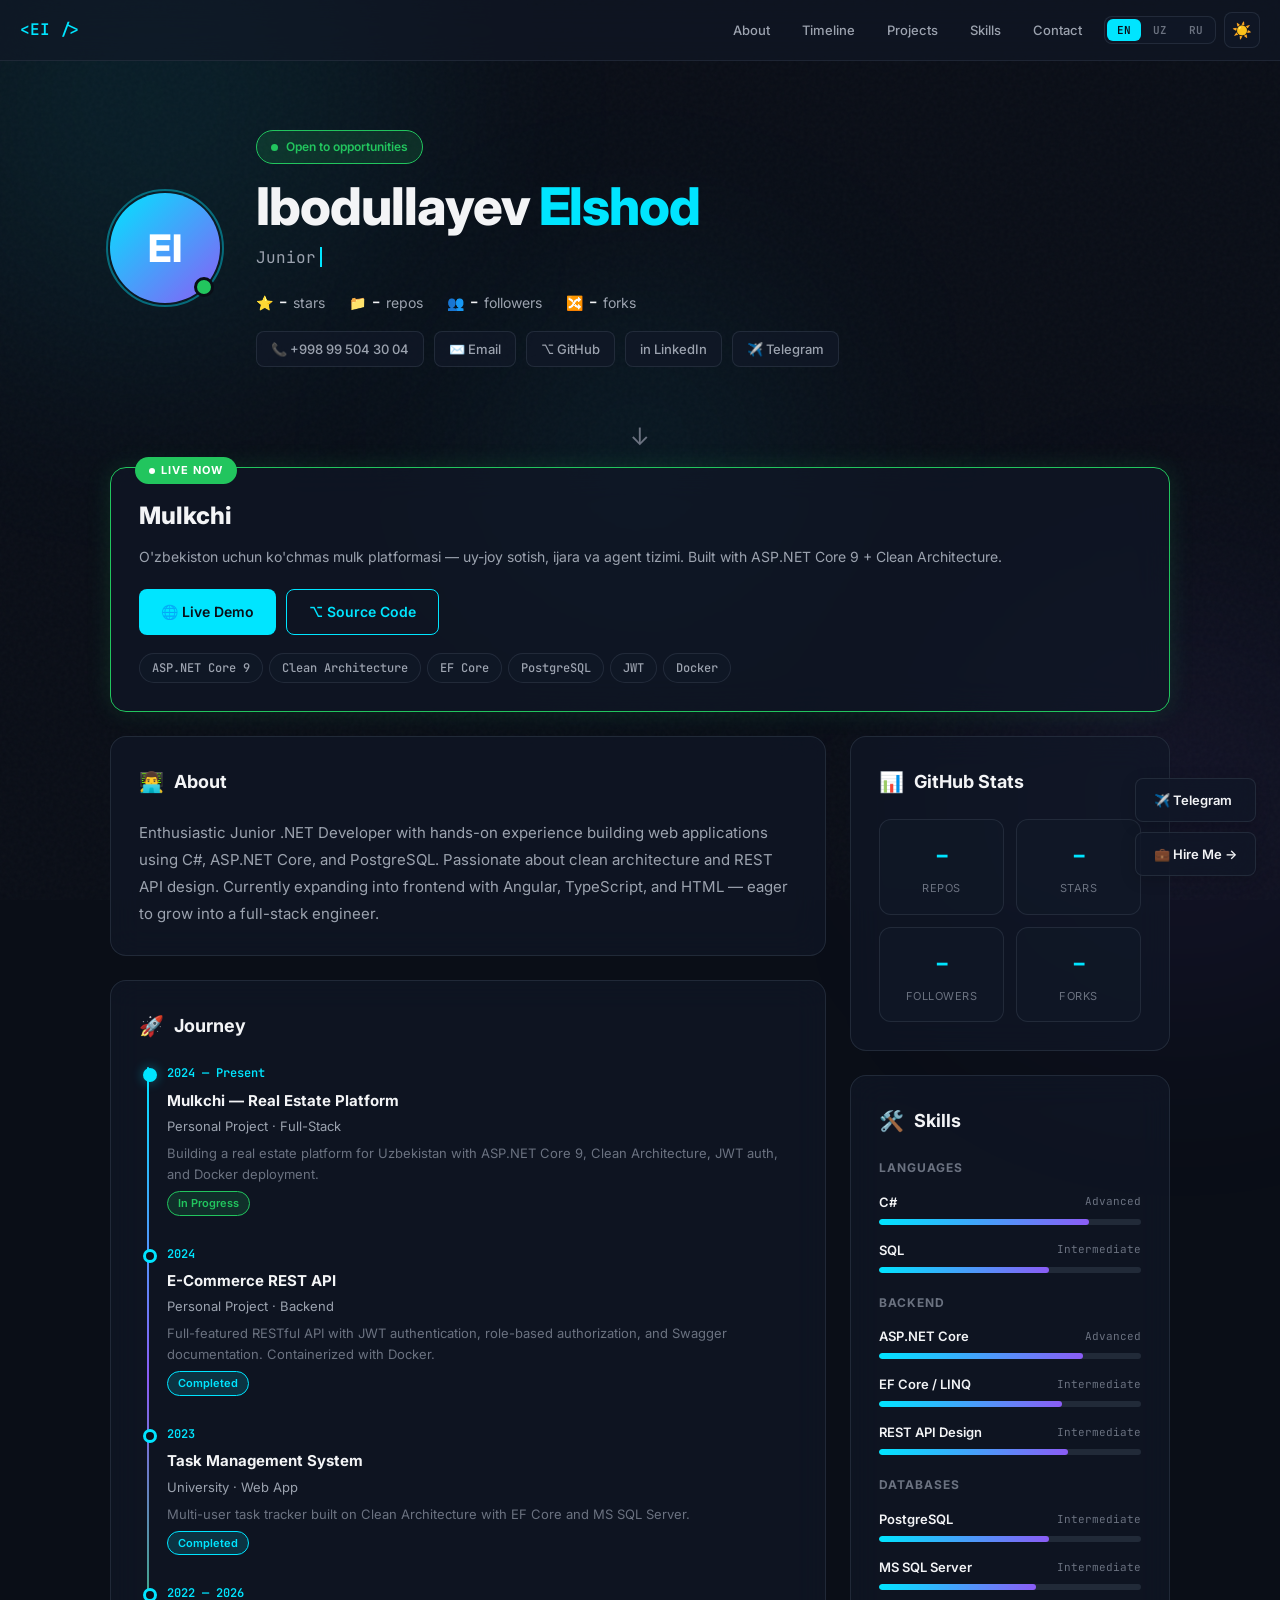
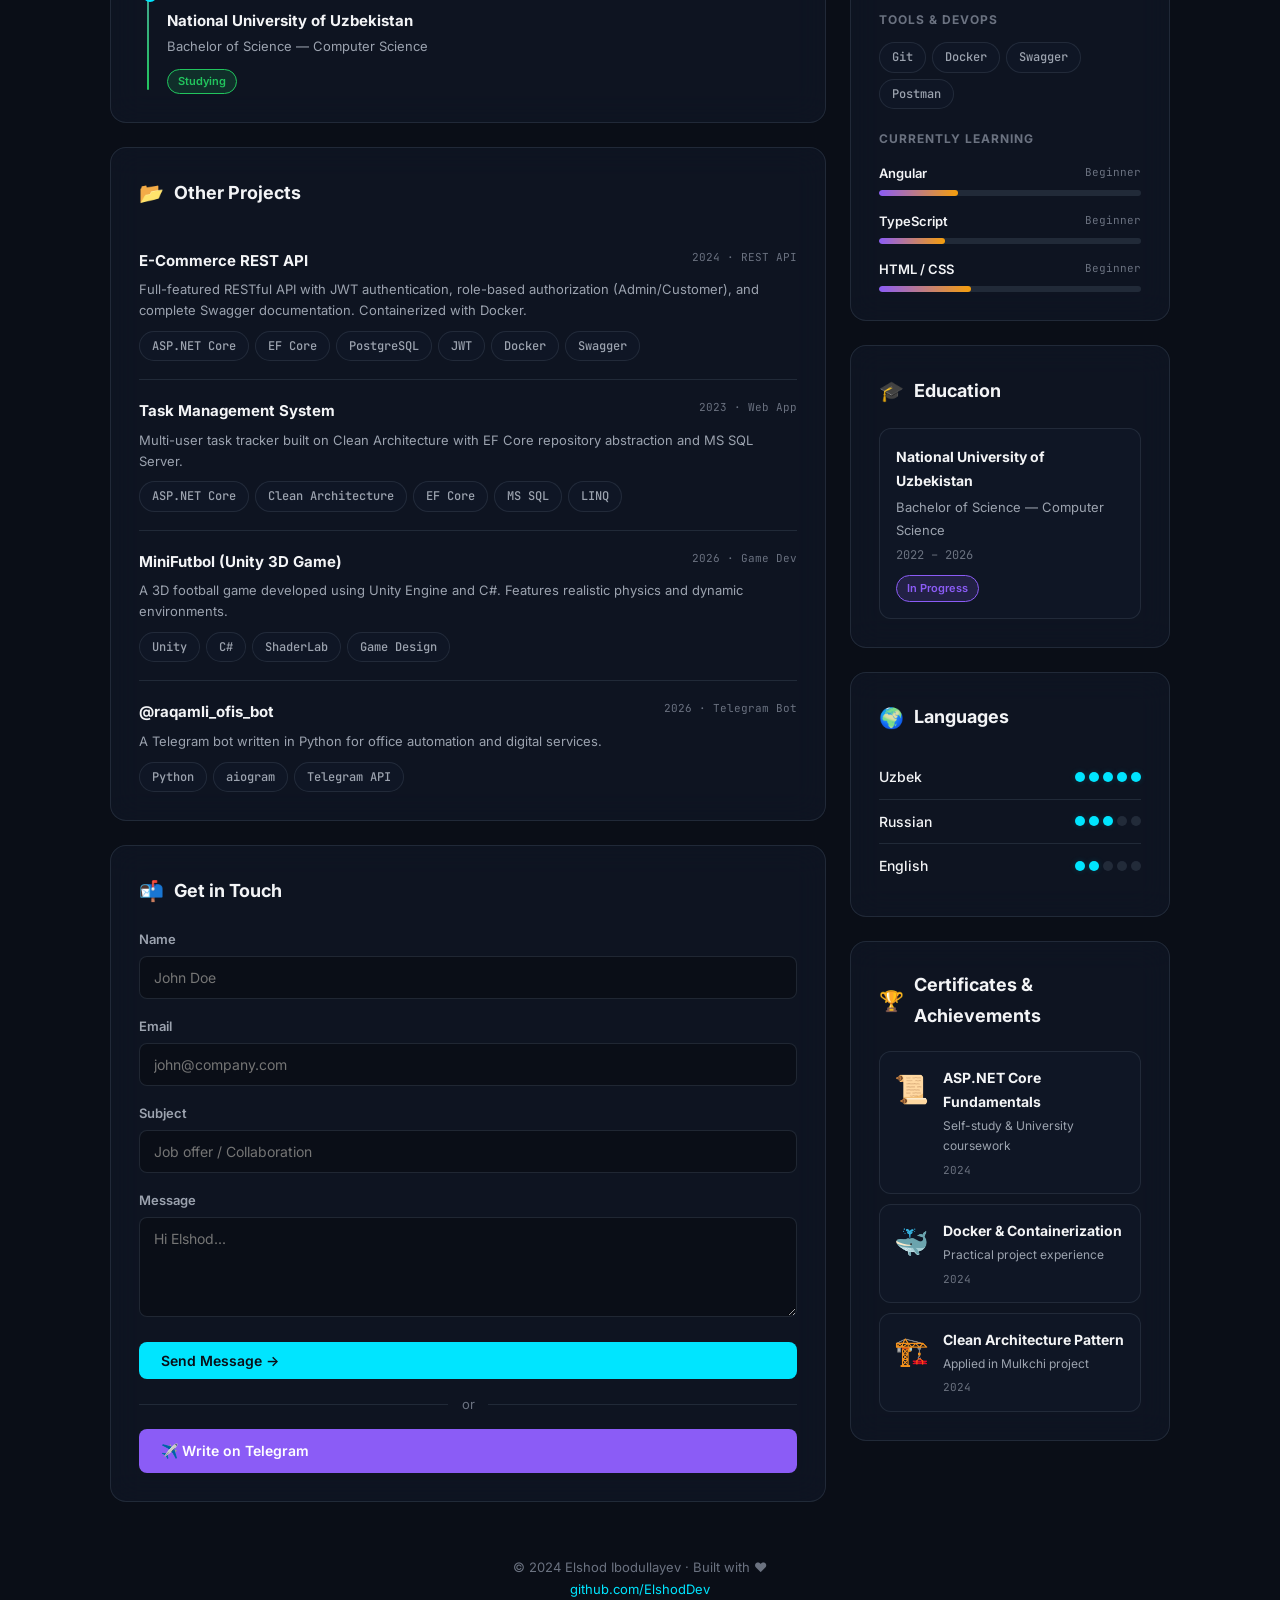
==== commit efb5ed52: "feat: add @raqamli_ofis_bot project" ====
--- a/index.html
+++ b/index.html
@@ -1537,6 +1537,19 @@
                             <span class="tech-tag">Game Design</span>
                         </div>
                     </div>
+
+                    <div class="project-item">
+                        <div class="project-header">
+                            <div class="project-title"><a href="https://t.me/raqamli_ofis_bot" target="_blank" style="color: inherit; text-decoration: none;">@raqamli_ofis_bot</a></div>
+                            <div class="project-meta">2026 · Telegram Bot</div>
+                        </div>
+                        <div class="project-item-desc" data-i18n="proj_bot_desc">A Telegram bot written in Python for office automation and digital services.</div>
+                        <div class="tech-tags">
+                            <span class="tech-tag">Python</span>
+                            <span class="tech-tag">aiogram</span>
+                            <span class="tech-tag">Telegram API</span>
+                        </div>
+                    </div>
                 </section>
 
                 <!-- Contact Form -->
@@ -1884,6 +1897,7 @@
                 proj_ecom_desc: "Full-featured RESTful API with JWT authentication, role-based authorization (Admin/Customer), and complete Swagger documentation. Containerized with Docker.",
                 proj_task_desc: "Multi-user task tracker built on Clean Architecture with EF Core repository abstraction and MS SQL Server.",
                 proj_unity_desc: "A 3D football game developed using Unity Engine and C#. Features realistic physics and dynamic environments.",
+                proj_bot_desc: "A Telegram bot written in Python for office automation and digital services.",
                 skills: "Skills", sg_languages: "Languages", learning: "Currently Learning",
                 education: "Education",
                 edu_school: "National University of Uzbekistan",
@@ -1944,6 +1958,7 @@
                 proj_ecom_desc: "JWT autentifikatsiya, rolga asoslangan avtorizatsiya (Admin/Mijoz) va to'liq Swagger hujjatlari bilan to'liq funksiyali RESTful API. Docker bilan konteynerlashtirilan.",
                 proj_task_desc: "Clean Architecture asosida EF Core repository abstraktsiya va MS SQL Server bilan ko'p foydalanuvchili vazifa kuzatuvchisi.",
                 proj_unity_desc: "Unity Engine va C# yordamida ishlab chiqilgan 3D futbol o'yini. Haqiqiy fizika va dinamik muhitlarga ega.",
+                proj_bot_desc: "Ofisni avtomatlashtirish va raqamli xizmatlar uchun Python tilida yozilgan Telegram bot.",
                 skills: "Ko'nikmalar", sg_languages: "Tillar", learning: "O'rganmoqdaman",
                 education: "Ta'lim",
                 edu_school: "O'zbekiston Milliy Universiteti",
@@ -2004,6 +2019,7 @@
                 proj_ecom_desc: "Полнофункциональный RESTful API с JWT аутентификацией, ролевой авторизацией (Админ/Клиент) и полной документацией Swagger. Контейнеризирован с Docker.",
                 proj_task_desc: "Многопользовательский трекер задач на Clean Architecture с абстракцией репозитория EF Core и MS SQL Server.",
                 proj_unity_desc: "3D футбольная игра, разработанная с использованием Unity Engine и C#. Особенности реалистичной физики и динамичного окружения.",
+                proj_bot_desc: "Telegram бот, написанный на Python для автоматизации офиса и цифровых услуг.",
                 skills: "Навыки", sg_languages: "Языки", learning: "Изучаю сейчас",
                 education: "Образование",
                 edu_school: "Национальный университет Узбекистана",
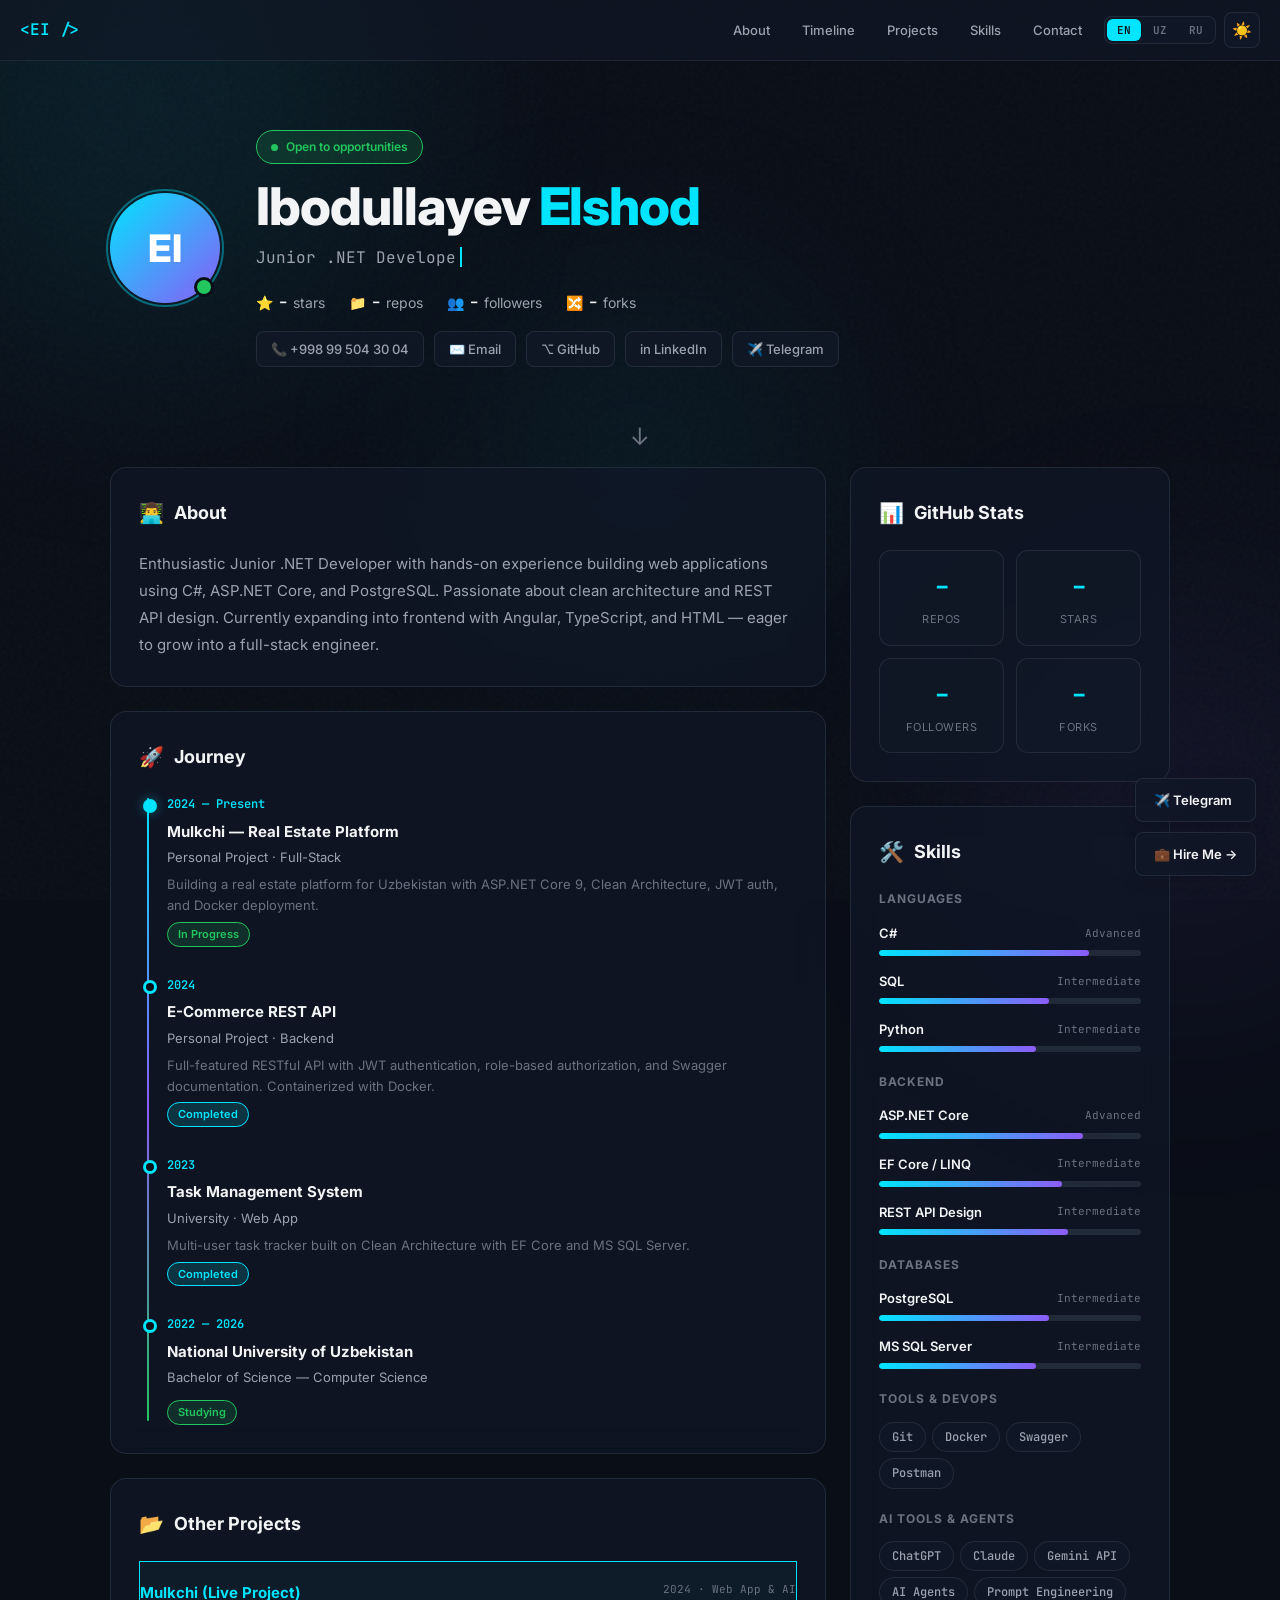
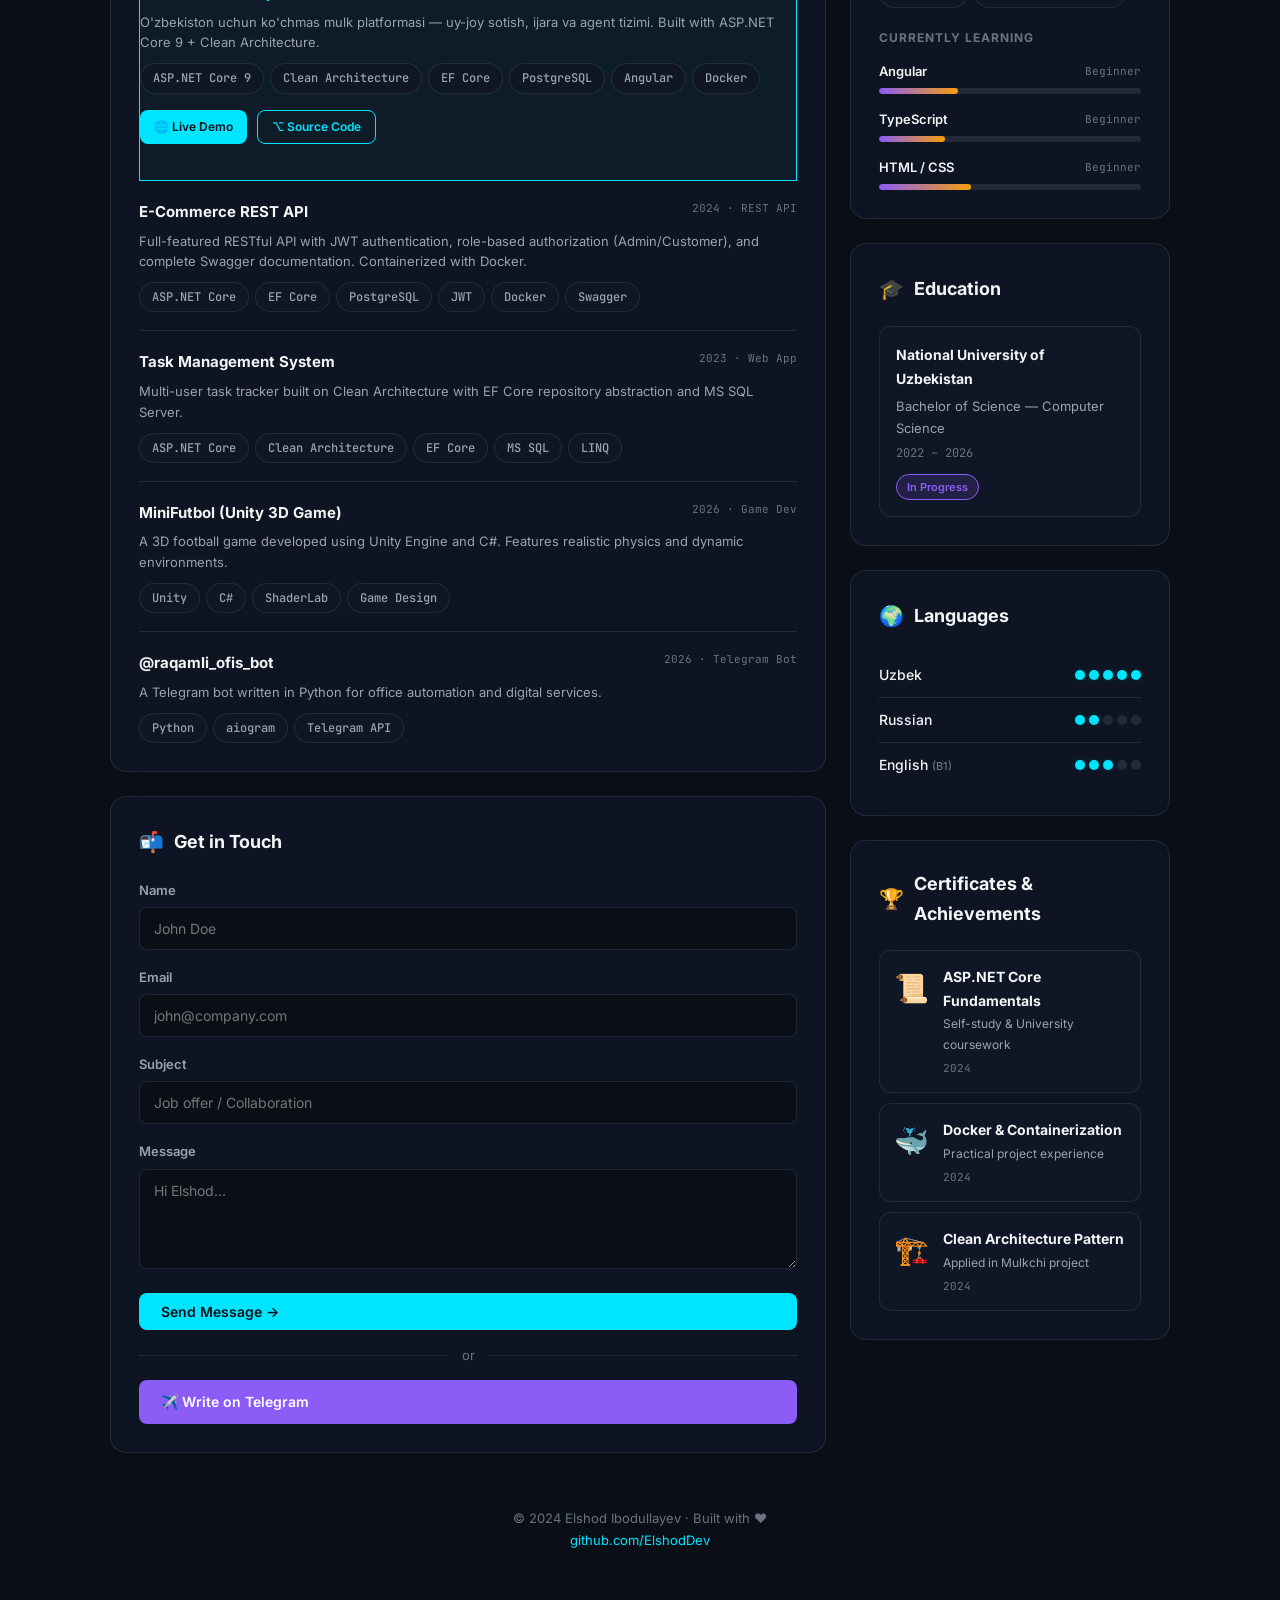
==== commit 60fb1397: "feat: adjust languages, add python/AI skills, redesign Mulkchi project layout" ====
--- a/index.html
+++ b/index.html
@@ -1406,31 +1406,7 @@
             <span>↓</span>
         </div>
 
-        <!-- Live Project Card -->
-        <section class="card live-project reveal" id="live-project">
-            <div class="live-badge">
-                <span class="dot"></span>
-                <span data-i18n="live_badge">LIVE NOW</span>
-            </div>
-            <h2 class="project-main-title">Mulkchi</h2>
-            <p class="project-desc" data-i18n="mulkchi_desc">O'zbekiston uchun ko'chmas mulk platformasi — uy-joy sotish, ijara va agent tizimi. Built with ASP.NET Core 9 + Clean Architecture.</p>
-            <div class="project-buttons">
-                <a href="https://github.com/ElshodDev/Mulkchi" target="_blank" class="btn btn-primary">
-                    <span data-i18n="live_demo">🌐 Live Demo</span>
-                </a>
-                <a href="https://github.com/ElshodDev/Mulkchi" target="_blank" class="btn btn-outline">
-                    <span data-i18n="live_src">⌥ Source Code</span>
-                </a>
-            </div>
-            <div class="tech-tags">
-                <span class="tech-tag">ASP.NET Core 9</span>
-                <span class="tech-tag">Clean Architecture</span>
-                <span class="tech-tag">EF Core</span>
-                <span class="tech-tag">PostgreSQL</span>
-                <span class="tech-tag">JWT</span>
-                <span class="tech-tag">Docker</span>
-            </div>
-        </section>
+
 
         <!-- Two Column Grid -->
         <div class="main-grid">
@@ -1490,7 +1466,31 @@
                 <section class="card reveal" id="projects">
                     <div class="card-title">
                         <span class="icon">📂</span>
-                        <span data-i18n="projects">Other Projects</span>
+                        <span data-i18n="projects">Projects</span>
+                    </div>
+
+                    <div class="project-item" style="border: 1px solid var(--accent); background: rgba(0, 229, 255, 0.03);">
+                        <div class="project-header">
+                            <div class="project-title" style="color: var(--accent);">Mulkchi (Live Project)</div>
+                            <div class="project-meta">2024 · Web App & AI</div>
+                        </div>
+                        <div class="project-item-desc" data-i18n="mulkchi_desc">O'zbekiston uchun ko'chmas mulk platformasi — uy-joy sotish, ijara va agent tizimi. Built with ASP.NET Core 9 + Clean Architecture.</div>
+                        <div class="tech-tags">
+                            <span class="tech-tag">ASP.NET Core 9</span>
+                            <span class="tech-tag">Clean Architecture</span>
+                            <span class="tech-tag">EF Core</span>
+                            <span class="tech-tag">PostgreSQL</span>
+                            <span class="tech-tag">Angular</span>
+                            <span class="tech-tag">Docker</span>
+                        </div>
+                        <div class="project-buttons" style="margin-top: 16px;">
+                            <a href="https://mulkchi.vercel.app/" target="_blank" class="btn btn-primary" style="font-size: 12px; padding: 6px 14px;">
+                                <span data-i18n="live_demo">🌐 Live Demo</span>
+                            </a>
+                            <a href="https://github.com/ElshodDev/Mulkchi" target="_blank" class="btn btn-outline" style="font-size: 12px; padding: 6px 14px;">
+                                <span data-i18n="live_src">⌥ Source Code</span>
+                            </a>
+                        </div>
                     </div>
 
                     <div class="project-item">
@@ -1641,6 +1641,15 @@
                                 <div class="skill-bar-fill" data-width="65"></div>
                             </div>
                         </div>
+                        <div class="skill-bar-item">
+                            <div class="skill-bar-header">
+                                <span class="skill-bar-name">Python</span>
+                                <span class="skill-bar-level">Intermediate</span>
+                            </div>
+                            <div class="skill-bar-track">
+                                <div class="skill-bar-fill" data-width="60"></div>
+                            </div>
+                        </div>
                     </div>
 
                     <div class="skill-group">
@@ -1707,6 +1716,17 @@
                     </div>
 
                     <div class="skill-group">
+                        <div class="skill-group-title">AI Tools & Agents</div>
+                        <div class="skill-tags-section">
+                            <span class="tech-tag">ChatGPT</span>
+                            <span class="tech-tag">Claude</span>
+                            <span class="tech-tag">Gemini API</span>
+                            <span class="tech-tag">AI Agents</span>
+                            <span class="tech-tag">Prompt Engineering</span>
+                        </div>
+                    </div>
+
+                    <div class="skill-group">
                         <div class="skill-group-title" data-i18n="learning">Currently Learning</div>
                         <div class="skill-bar-item">
                             <div class="skill-bar-header">
@@ -1773,17 +1793,17 @@
                         <div class="lang-level-bar">
                             <span class="lang-dot filled"></span>
                             <span class="lang-dot filled"></span>
-                            <span class="lang-dot filled"></span>
                             <span class="lang-dot"></span>
                             <span class="lang-dot"></span>
+                            <span class="lang-dot"></span>
                         </div>
                     </div>
                     <div class="lang-item">
-                        <span class="lang-name" data-i18n="english">English</span>
+                        <span class="lang-name"><span data-i18n="english">English</span> <span style="font-size: 11px; color: var(--text-muted);">(B1)</span></span>
                         <div class="lang-level-bar">
                             <span class="lang-dot filled"></span>
                             <span class="lang-dot filled"></span>
-                            <span class="lang-dot"></span>
+                            <span class="lang-dot filled"></span>
                             <span class="lang-dot"></span>
                             <span class="lang-dot"></span>
                         </div>
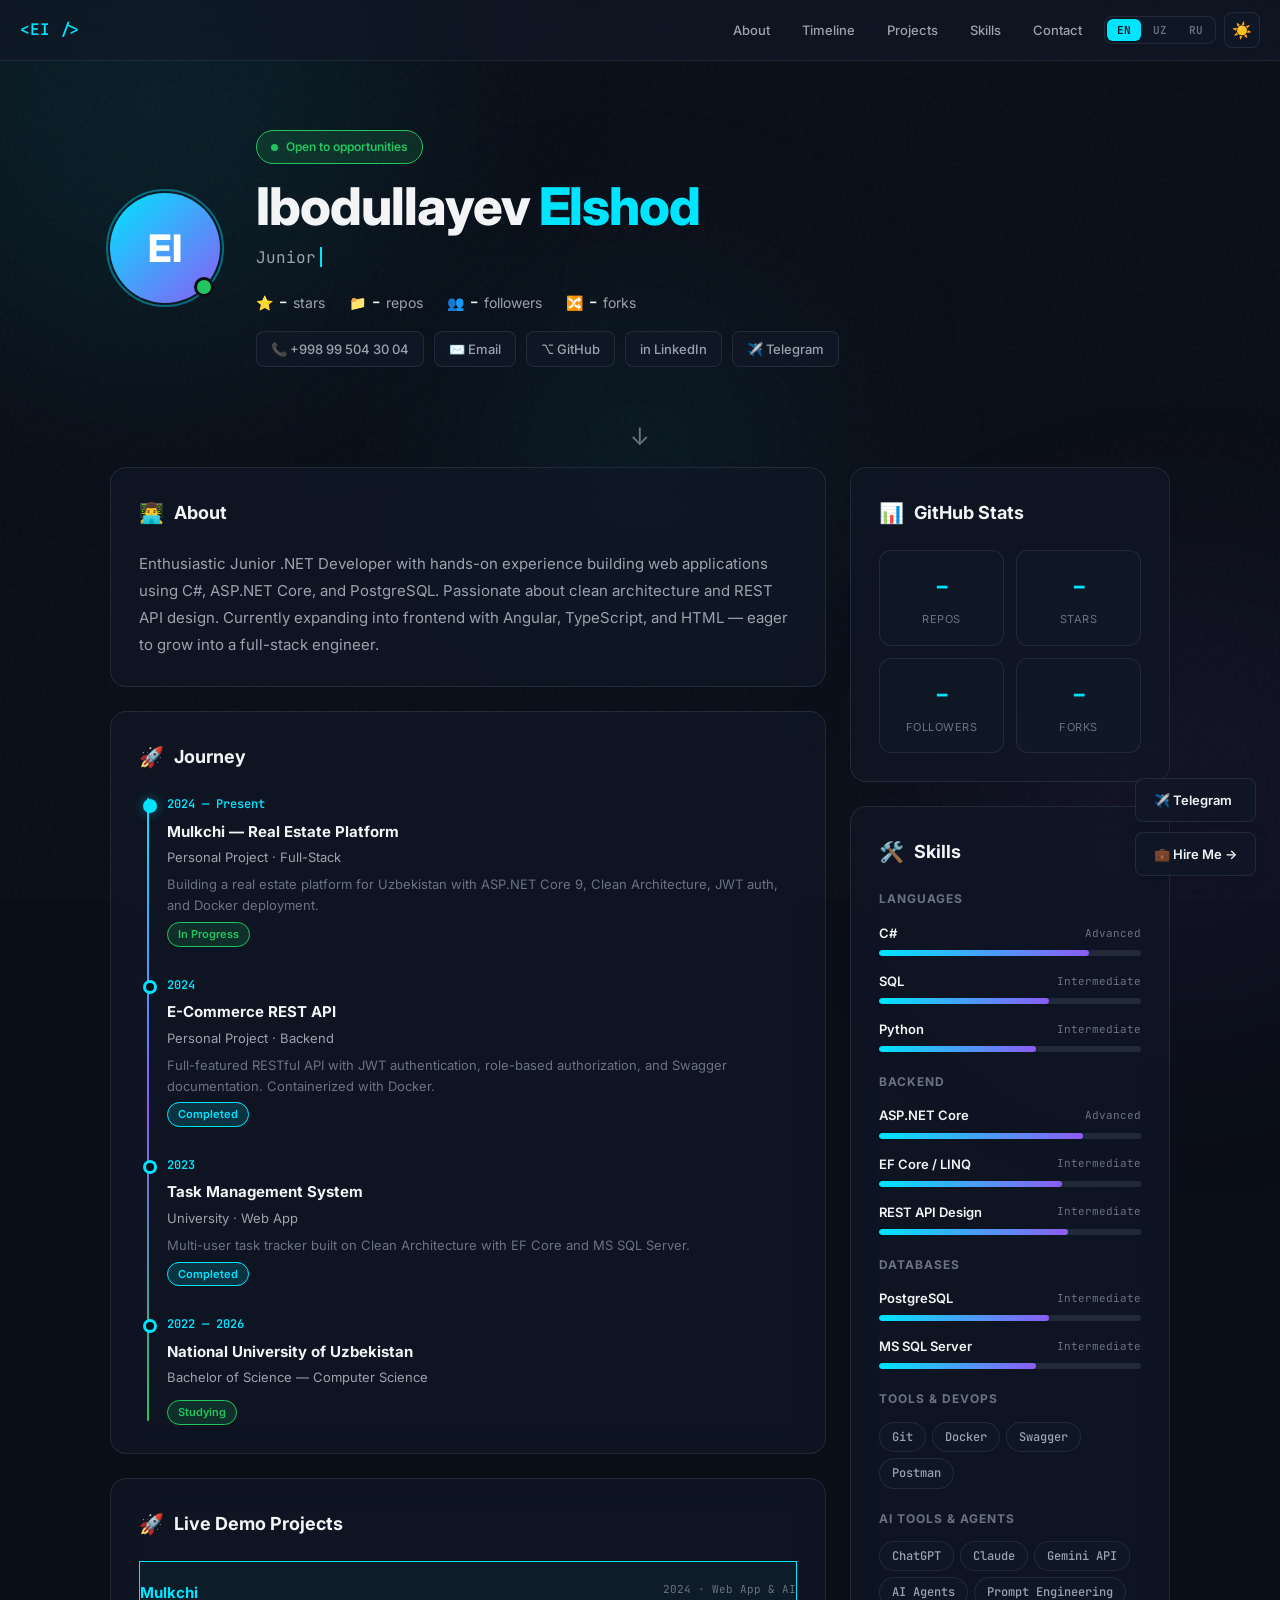
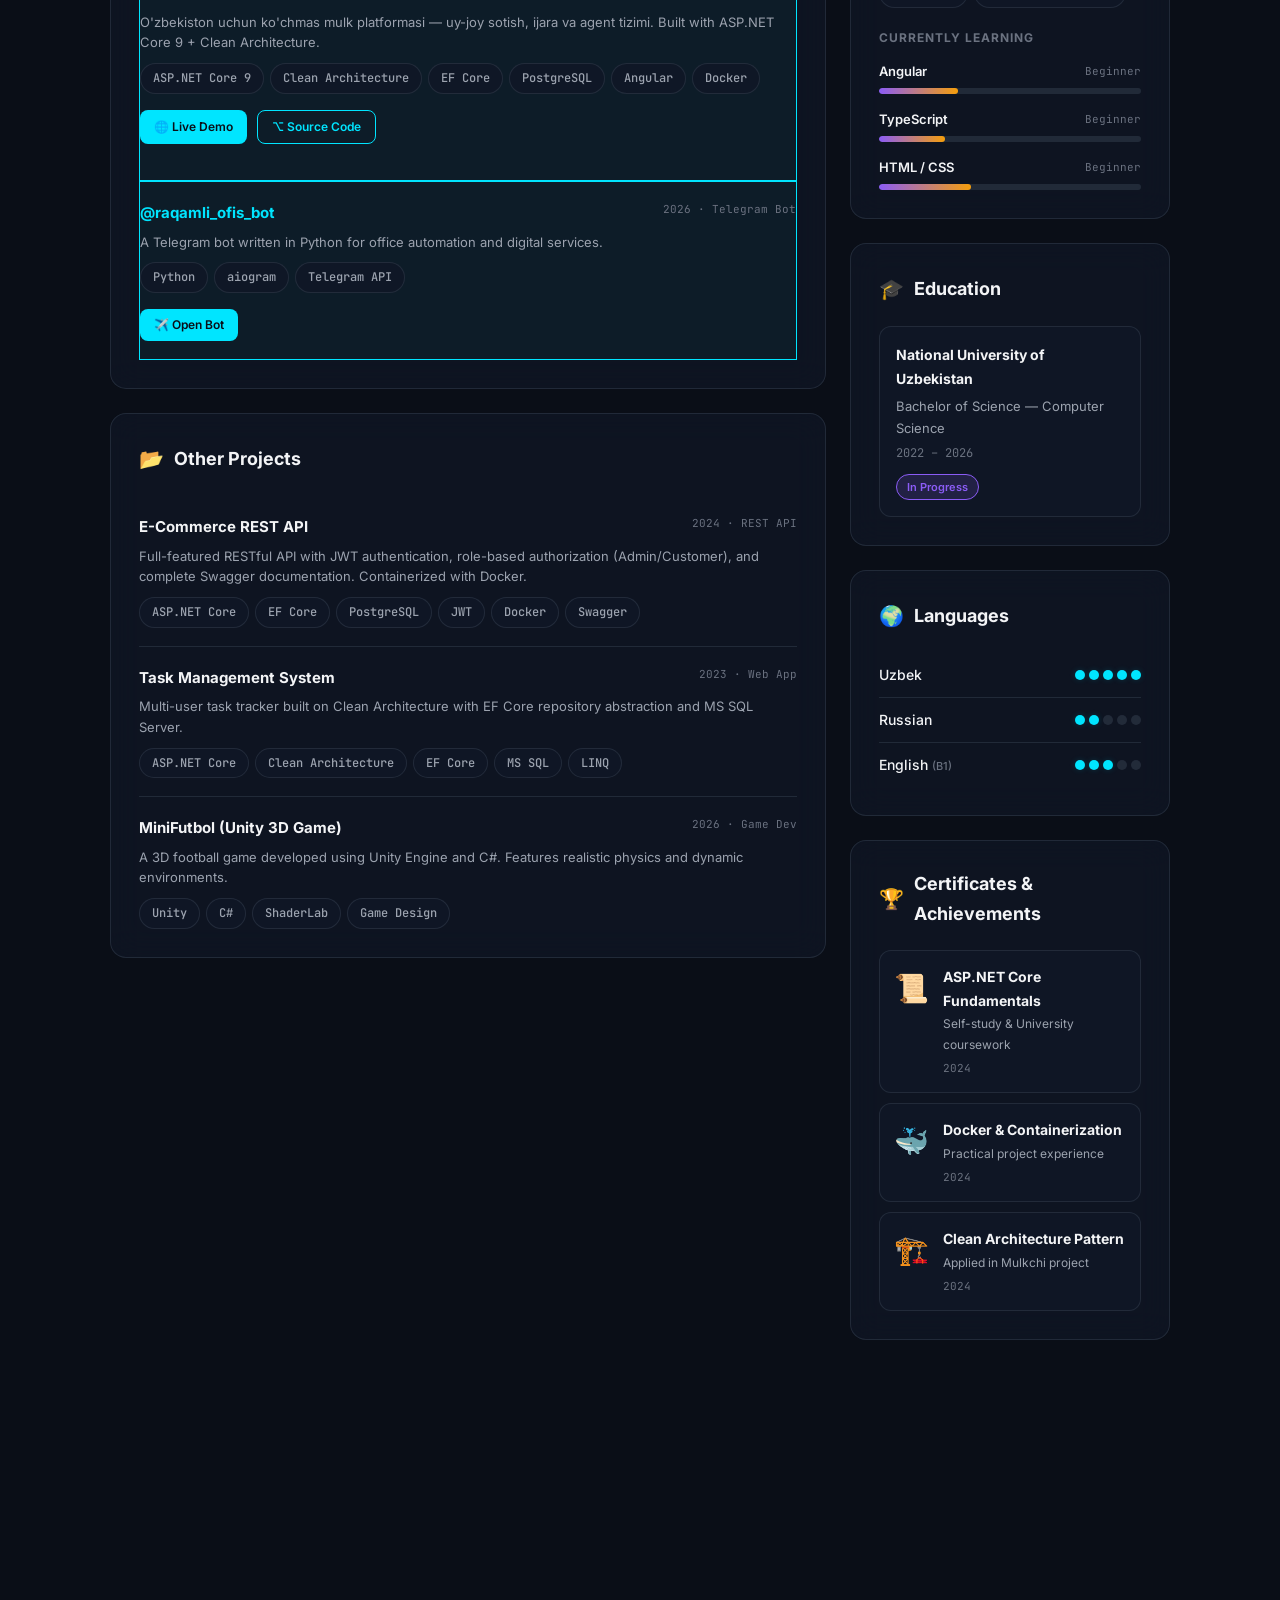
==== commit 1bb0bad2: "feat: group Mulkchi and Bot under Live Demo Projects section" ====
--- a/index.html
+++ b/index.html
@@ -1462,16 +1462,16 @@
                     </div>
                 </section>
 
-                <!-- Other Projects -->
-                <section class="card reveal" id="projects">
+                <!-- Live Demo Projects -->
+                <section class="card reveal" id="live-projects">
                     <div class="card-title">
-                        <span class="icon">📂</span>
-                        <span data-i18n="projects">Projects</span>
+                        <span class="icon">🚀</span>
+                        <span data-i18n="live_projects">Live Demo Projects</span>
                     </div>
 
                     <div class="project-item" style="border: 1px solid var(--accent); background: rgba(0, 229, 255, 0.03);">
                         <div class="project-header">
-                            <div class="project-title" style="color: var(--accent);">Mulkchi (Live Project)</div>
+                            <div class="project-title" style="color: var(--accent);">Mulkchi</div>
                             <div class="project-meta">2024 · Web App & AI</div>
                         </div>
                         <div class="project-item-desc" data-i18n="mulkchi_desc">O'zbekiston uchun ko'chmas mulk platformasi — uy-joy sotish, ijara va agent tizimi. Built with ASP.NET Core 9 + Clean Architecture.</div>
@@ -1493,6 +1493,32 @@
                         </div>
                     </div>
 
+                    <div class="project-item" style="border: 1px solid var(--accent); background: rgba(0, 229, 255, 0.03);">
+                        <div class="project-header">
+                            <div class="project-title"><a href="https://t.me/raqamli_ofis_bot" target="_blank" style="color: var(--accent); text-decoration: none;">@raqamli_ofis_bot</a></div>
+                            <div class="project-meta">2026 · Telegram Bot</div>
+                        </div>
+                        <div class="project-item-desc" data-i18n="proj_bot_desc">A Telegram bot written in Python for office automation and digital services.</div>
+                        <div class="tech-tags">
+                            <span class="tech-tag">Python</span>
+                            <span class="tech-tag">aiogram</span>
+                            <span class="tech-tag">Telegram API</span>
+                        </div>
+                        <div class="project-buttons" style="margin-top: 16px;">
+                            <a href="https://t.me/raqamli_ofis_bot" target="_blank" class="btn btn-primary" style="font-size: 12px; padding: 6px 14px;">
+                                <span data-i18n="open_bot">✈️ Open Bot</span>
+                            </a>
+                        </div>
+                    </div>
+                </section>
+
+                <!-- Other Projects -->
+                <section class="card reveal" id="projects">
+                    <div class="card-title">
+                        <span class="icon">📂</span>
+                        <span data-i18n="other_projects">Other Projects</span>
+                    </div>
+
                     <div class="project-item">
                         <div class="project-header">
                             <div class="project-title">E-Commerce REST API</div>
@@ -1538,18 +1564,6 @@
                         </div>
                     </div>
 
-                    <div class="project-item">
-                        <div class="project-header">
-                            <div class="project-title"><a href="https://t.me/raqamli_ofis_bot" target="_blank" style="color: inherit; text-decoration: none;">@raqamli_ofis_bot</a></div>
-                            <div class="project-meta">2026 · Telegram Bot</div>
-                        </div>
-                        <div class="project-item-desc" data-i18n="proj_bot_desc">A Telegram bot written in Python for office automation and digital services.</div>
-                        <div class="tech-tags">
-                            <span class="tech-tag">Python</span>
-                            <span class="tech-tag">aiogram</span>
-                            <span class="tech-tag">Telegram API</span>
-                        </div>
-                    </div>
                 </section>
 
                 <!-- Contact Form -->
@@ -1913,7 +1927,10 @@
                 tl_uni_date: "2022 — 2026", tl_uni_title: "National University of Uzbekistan",
                 tl_uni_sub: "Bachelor of Science — Computer Science",
                 tl_studying: "Studying",
-                projects: "Other Projects",
+                projects: "Projects",
+                live_projects: "Live Demo Projects",
+                other_projects: "Other Projects",
+                open_bot: "✈️ Open Bot",
                 proj_ecom_desc: "Full-featured RESTful API with JWT authentication, role-based authorization (Admin/Customer), and complete Swagger documentation. Containerized with Docker.",
                 proj_task_desc: "Multi-user task tracker built on Clean Architecture with EF Core repository abstraction and MS SQL Server.",
                 proj_unity_desc: "A 3D football game developed using Unity Engine and C#. Features realistic physics and dynamic environments.",
@@ -1974,7 +1991,10 @@
                 tl_uni_date: "2022 — 2026", tl_uni_title: "O'zbekiston Milliy Universiteti",
                 tl_uni_sub: "Bakalavr — Kompyuter fanlari",
                 tl_studying: "O'qimoqda",
-                projects: "Boshqa Loyihalar",
+                projects: "Loyihalar",
+                live_projects: "Hozirda ishlab turgan demo loyihalar",
+                other_projects: "Boshqa Loyihalar",
+                open_bot: "✈️ Botni ochish",
                 proj_ecom_desc: "JWT autentifikatsiya, rolga asoslangan avtorizatsiya (Admin/Mijoz) va to'liq Swagger hujjatlari bilan to'liq funksiyali RESTful API. Docker bilan konteynerlashtirilan.",
                 proj_task_desc: "Clean Architecture asosida EF Core repository abstraktsiya va MS SQL Server bilan ko'p foydalanuvchili vazifa kuzatuvchisi.",
                 proj_unity_desc: "Unity Engine va C# yordamida ishlab chiqilgan 3D futbol o'yini. Haqiqiy fizika va dinamik muhitlarga ega.",
@@ -2035,7 +2055,10 @@
                 tl_uni_date: "2022 — 2026", tl_uni_title: "Национальный университет Узбекистана",
                 tl_uni_sub: "Бакалавр — Computer Science",
                 tl_studying: "Обучается",
-                projects: "Другие Проекты",
+                projects: "Проекты",
+                live_projects: "Работающие демо проекты",
+                other_projects: "Другие Проекты",
+                open_bot: "✈️ Открыть бота",
                 proj_ecom_desc: "Полнофункциональный RESTful API с JWT аутентификацией, ролевой авторизацией (Админ/Клиент) и полной документацией Swagger. Контейнеризирован с Docker.",
                 proj_task_desc: "Многопользовательский трекер задач на Clean Architecture с абстракцией репозитория EF Core и MS SQL Server.",
                 proj_unity_desc: "3D футбольная игра, разработанная с использованием Unity Engine и C#. Особенности реалистичной физики и динамичного окружения.",
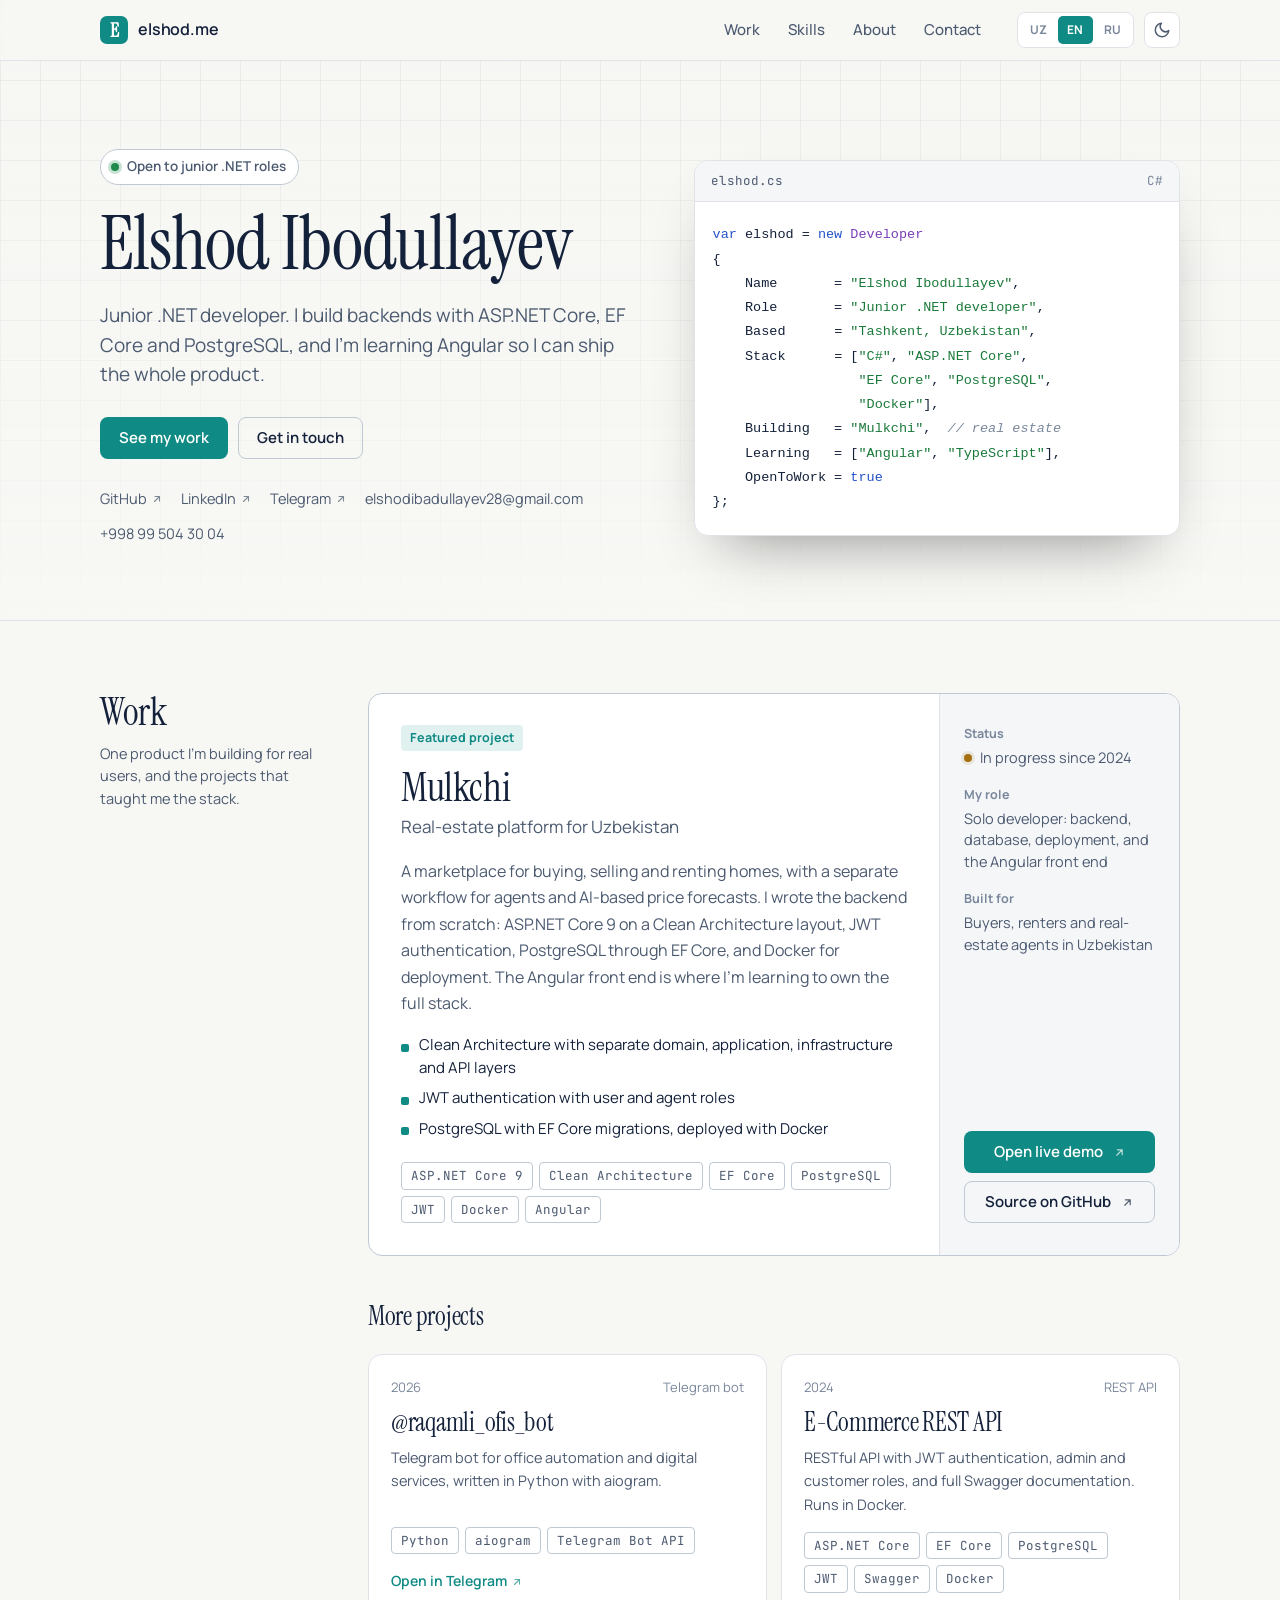
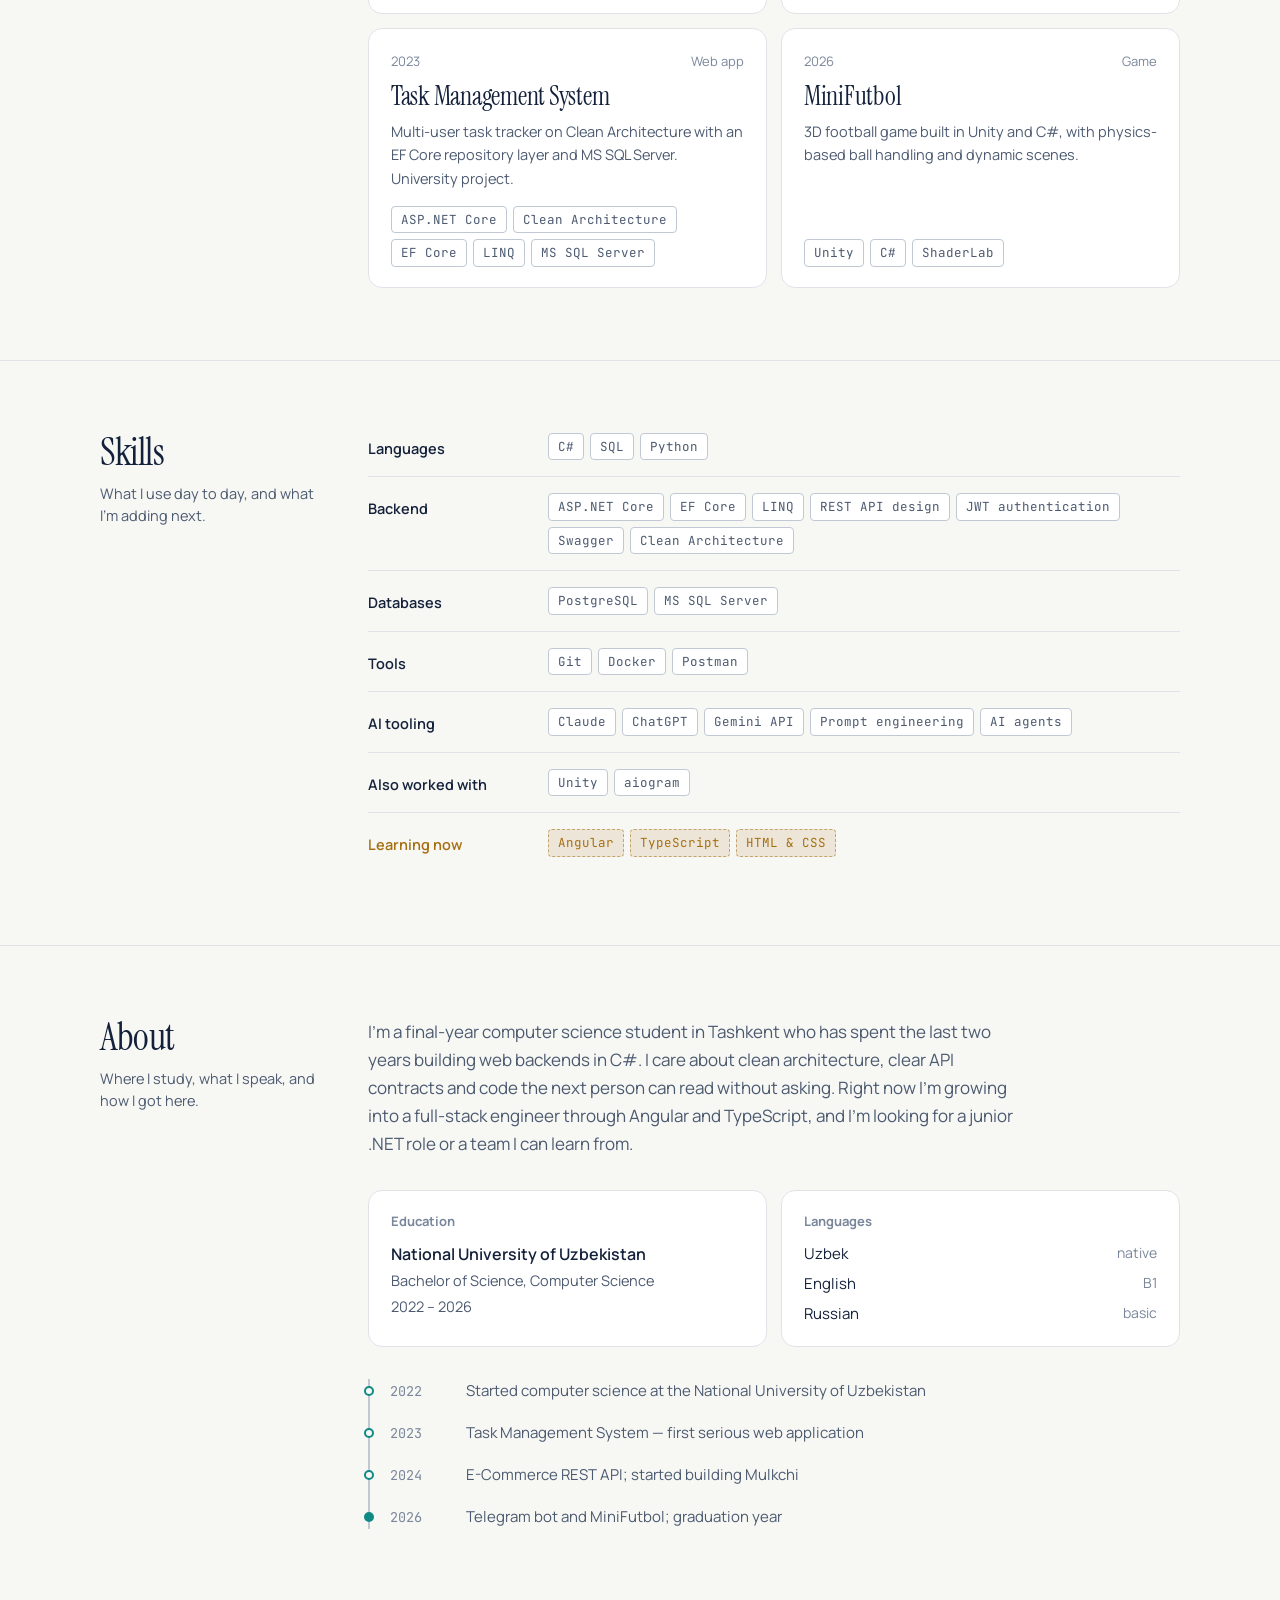
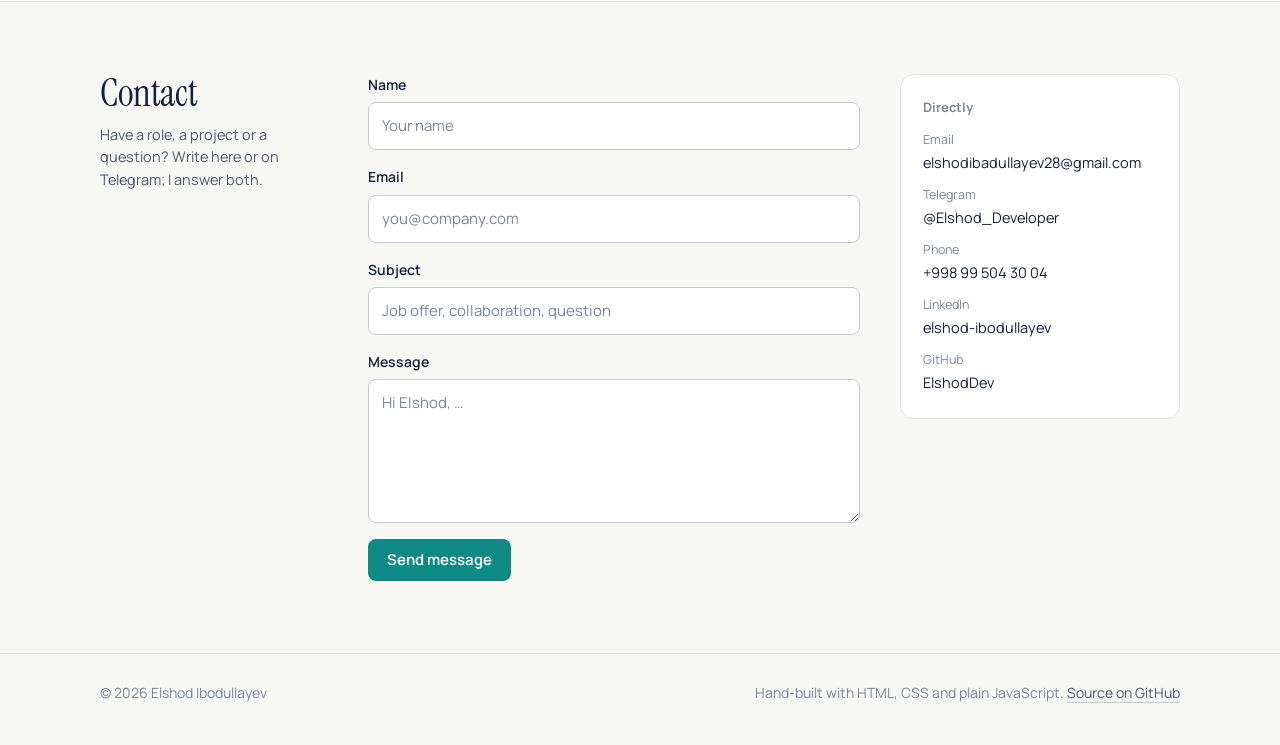
==== commit d5901d5d: "Redesign" ====
--- a/index.html
+++ b/index.html
@@ -3,2378 +3,366 @@
 <head>
     <meta charset="UTF-8">
     <meta name="viewport" content="width=device-width, initial-scale=1.0">
-    <meta name="description" content="Elshod Ibodullayev — Junior .NET Developer. Portfolio showcasing backend & full-stack projects.">
-    <meta name="keywords" content="Elshod Ibodullayev, .NET Developer, ASP.NET Core, Portfolio, Uzbekistan">
+    <title>Elshod Ibodullayev — Junior .NET Developer</title>
+    <meta name="description" content="Elshod Ibodullayev is a junior .NET developer in Tashkent building backends with ASP.NET Core, EF Core and PostgreSQL. Creator of Mulkchi, a real-estate platform for Uzbekistan.">
     <meta name="author" content="Elshod Ibodullayev">
-    <title>Elshod Ibodullayev — Junior .NET Developer</title>
-    <link rel="preconnect" href="https://fonts.googleapis.com">
-    <link rel="preconnect" href="https://fonts.gstatic.com" crossorigin>
-    <link href="https://fonts.googleapis.com/css2?family=Inter:wght@400;500;600;700;800&family=JetBrains+Mono:wght@400;500;600&display=swap" rel="stylesheet">
-    <style>
-        /* ===== CSS CUSTOM PROPERTIES ===== */
-        :root {
-            --font-main: 'Inter', -apple-system, BlinkMacSystemFont, sans-serif;
-            --font-mono: 'JetBrains Mono', 'Fira Code', monospace;
-            --radius-sm: 8px;
-            --radius-md: 12px;
-            --radius-lg: 16px;
-            --radius-xl: 24px;
-            --radius-full: 50%;
-            --shadow-sm: 0 2px 8px rgba(0,0,0,0.1);
-            --shadow-md: 0 4px 16px rgba(0,0,0,0.15);
-            --shadow-lg: 0 8px 32px rgba(0,0,0,0.2);
-            --transition: 0.3s cubic-bezier(0.4, 0, 0.2, 1);
-        }
-
-        /* Dark Theme */
-        [data-theme="dark"] {
-            --bg-primary: #0a0e17;
-            --bg-secondary: #111827;
-            --bg-card: rgba(17, 24, 39, 0.7);
-            --bg-card-hover: rgba(17, 24, 39, 0.9);
-            --border: rgba(55, 65, 81, 0.5);
-            --border-hover: rgba(0, 229, 255, 0.4);
-            --accent: #00E5FF;
-            --accent-glow: rgba(0, 229, 255, 0.15);
-            --purple: #8B5CF6;
-            --purple-glow: rgba(139, 92, 246, 0.15);
-            --green: #22C55E;
-            --green-glow: rgba(34, 197, 94, 0.15);
-            --orange: #F59E0B;
-            --red: #EF4444;
-            --text-primary: #F3F4F6;
-            --text-secondary: #9CA3AF;
-            --text-muted: #6B7280;
-            --tag-bg: rgba(17, 24, 39, 0.8);
-            --glass-bg: rgba(17, 24, 39, 0.6);
-            --glass-border: rgba(55, 65, 81, 0.4);
-            --noise-opacity: 0.03;
-            --glow-1: rgba(0, 229, 255, 0.08);
-            --glow-2: rgba(139, 92, 246, 0.08);
-        }
-
-        /* Light Theme */
-        [data-theme="light"] {
-            --bg-primary: #F8FAFC;
-            --bg-secondary: #FFFFFF;
-            --bg-card: rgba(255, 255, 255, 0.8);
-            --bg-card-hover: rgba(255, 255, 255, 0.95);
-            --border: rgba(209, 213, 219, 0.6);
-            --border-hover: rgba(0, 150, 200, 0.4);
-            --accent: #0891B2;
-            --accent-glow: rgba(8, 145, 178, 0.1);
-            --purple: #7C3AED;
-            --purple-glow: rgba(124, 58, 237, 0.1);
-            --green: #16A34A;
-            --green-glow: rgba(22, 163, 74, 0.1);
-            --orange: #D97706;
-            --red: #DC2626;
-            --text-primary: #111827;
-            --text-secondary: #4B5563;
-            --text-muted: #9CA3AF;
-            --tag-bg: rgba(243, 244, 246, 0.9);
-            --glass-bg: rgba(255, 255, 255, 0.6);
-            --glass-border: rgba(209, 213, 219, 0.5);
-            --noise-opacity: 0.02;
-            --glow-1: rgba(8, 145, 178, 0.06);
-            --glow-2: rgba(124, 58, 237, 0.06);
-        }
-
-        /* ===== RESET & BASE ===== */
-        *, *::before, *::after {
-            margin: 0;
-            padding: 0;
-            box-sizing: border-box;
-        }
-
-        html {
-            scroll-behavior: smooth;
-        }
-
-        body {
-            font-family: var(--font-main);
-            background: var(--bg-primary);
-            color: var(--text-primary);
-            line-height: 1.7;
-            overflow-x: hidden;
-            transition: background var(--transition), color var(--transition);
-        }
-
-        /* ===== BACKGROUND EFFECTS ===== */
-        .bg-noise {
-            position: fixed;
-            top: 0; left: 0;
-            width: 100%; height: 100%;
-            opacity: var(--noise-opacity);
-            background-image: url("data:image/svg+xml,%3Csvg viewBox='0 0 256 256' xmlns='http://www.w3.org/2000/svg'%3E%3Cfilter id='n'%3E%3CfeTurbulence type='fractalNoise' baseFrequency='0.9' numOctaves='4' stitchTiles='stitch'/%3E%3C/filter%3E%3Crect width='100%25' height='100%25' filter='url(%23n)'/%3E%3C/svg%3E");
-            pointer-events: none;
-            z-index: 1;
-        }
-
-        .bg-glow {
-            position: fixed;
-            border-radius: var(--radius-full);
-            filter: blur(120px);
-            pointer-events: none;
-            z-index: 0;
-            transition: background var(--transition);
-        }
-
-        .bg-glow.glow-1 {
-            width: 500px; height: 500px;
-            background: var(--glow-1);
-            top: -150px; left: -100px;
-            animation: glowFloat 12s ease-in-out infinite;
-        }
-
-        .bg-glow.glow-2 {
-            width: 400px; height: 400px;
-            background: var(--glow-2);
-            bottom: -100px; right: -100px;
-            animation: glowFloat 15s ease-in-out infinite reverse;
-        }
-
-        .bg-glow.glow-3 {
-            width: 300px; height: 300px;
-            background: var(--glow-1);
-            top: 50%; left: 50%;
-            transform: translate(-50%, -50%);
-            animation: glowFloat 10s ease-in-out infinite 3s;
-        }
-
-        @keyframes glowFloat {
-            0%, 100% { transform: translate(0, 0) scale(1); }
-            33% { transform: translate(40px, -30px) scale(1.1); }
-            66% { transform: translate(-20px, 20px) scale(0.95); }
-        }
-
-        /* ===== TOP NAVIGATION ===== */
-        .top-nav {
-            position: fixed;
-            top: 0; left: 0; right: 0;
-            z-index: 1000;
-            padding: 12px 20px;
-            display: flex;
-            justify-content: space-between;
-            align-items: center;
-            background: var(--glass-bg);
-            backdrop-filter: blur(20px);
-            -webkit-backdrop-filter: blur(20px);
-            border-bottom: 1px solid var(--glass-border);
-            transition: background var(--transition), border var(--transition);
-        }
-
-        .nav-logo {
-            font-family: var(--font-mono);
-            font-weight: 600;
-            font-size: 16px;
-            color: var(--accent);
-            text-decoration: none;
-        }
-
-        .nav-right {
-            display: flex;
-            align-items: center;
-            gap: 8px;
-        }
-
-        .nav-links {
-            display: flex;
-            gap: 4px;
-        }
-
-        .nav-link {
-            padding: 6px 14px;
-            color: var(--text-secondary);
-            text-decoration: none;
-            font-size: 13px;
-            font-weight: 500;
-            border-radius: var(--radius-sm);
-            transition: all var(--transition);
-        }
-
-        .nav-link:hover {
-            color: var(--accent);
-            background: var(--accent-glow);
-        }
-
-        /* Language Switcher */
-        .lang-switcher {
-            display: flex;
-            gap: 2px;
-            background: var(--tag-bg);
-            border-radius: var(--radius-sm);
-            padding: 2px;
-            border: 1px solid var(--border);
-        }
-
-        .lang-btn {
-            padding: 4px 10px;
-            background: transparent;
-            border: none;
-            color: var(--text-muted);
-            font-family: var(--font-mono);
-            font-size: 11px;
-            font-weight: 600;
-            cursor: pointer;
-            border-radius: 6px;
-            transition: all var(--transition);
-        }
-
-        .lang-btn.active {
-            background: var(--accent);
-            color: var(--bg-primary);
-        }
-
-        .lang-btn:hover:not(.active) {
-            color: var(--text-primary);
-        }
-
-        /* Theme Toggle */
-        .theme-toggle {
-            width: 36px; height: 36px;
-            background: var(--tag-bg);
-            border: 1px solid var(--border);
-            border-radius: var(--radius-sm);
-            color: var(--text-secondary);
-            cursor: pointer;
-            display: flex;
-            align-items: center;
-            justify-content: center;
-            font-size: 16px;
-            transition: all var(--transition);
-        }
-
-        .theme-toggle:hover {
-            border-color: var(--accent);
-            color: var(--accent);
-        }
-
-        /* ===== MAIN CONTAINER ===== */
-        .container {
-            max-width: 1100px;
-            margin: 0 auto;
-            padding: 80px 20px 40px;
-            position: relative;
-            z-index: 10;
-        }
-
-        /* ===== GLASS CARD ===== */
-        .card {
-            background: var(--bg-card);
-            backdrop-filter: blur(16px);
-            -webkit-backdrop-filter: blur(16px);
-            border: 1px solid var(--border);
-            border-radius: var(--radius-lg);
-            padding: 28px;
-            margin-bottom: 24px;
-            transition: all var(--transition);
-        }
-
-        .card:hover {
-            background: var(--bg-card-hover);
-            border-color: var(--border-hover);
-            box-shadow: 0 8px 32px rgba(0, 229, 255, 0.06);
-        }
-
-        .card-title {
-            font-size: 18px;
-            font-weight: 700;
-            margin-bottom: 20px;
-            display: flex;
-            align-items: center;
-            gap: 10px;
-            color: var(--text-primary);
-        }
-
-        .card-title .icon {
-            font-size: 20px;
-        }
-
-        /* ===== SCROLL ANIMATIONS ===== */
-        .reveal {
-            opacity: 0;
-            transform: translateY(30px);
-            transition: opacity 0.6s ease, transform 0.6s ease;
-        }
-
-        .reveal.visible {
-            opacity: 1;
-            transform: translateY(0);
-        }
-
-        .reveal-delay-1 { transition-delay: 0.1s; }
-        .reveal-delay-2 { transition-delay: 0.2s; }
-        .reveal-delay-3 { transition-delay: 0.3s; }
-        .reveal-delay-4 { transition-delay: 0.4s; }
-
-        /* ===== HEADER / HERO ===== */
-        .hero {
-            padding: 50px 0 30px;
-            display: flex;
-            align-items: center;
-            gap: 36px;
-        }
-
-        .avatar-wrapper {
-            position: relative;
-            flex-shrink: 0;
-        }
-
-        .avatar {
-            width: 110px; height: 110px;
-            border-radius: var(--radius-full);
-            background: linear-gradient(135deg, var(--accent), var(--purple));
-            display: flex;
-            align-items: center;
-            justify-content: center;
-            font-family: var(--font-main);
-            font-weight: 800;
-            font-size: 38px;
-            color: #fff;
-            position: relative;
-            z-index: 2;
-        }
-
-        .avatar-ring {
-            position: absolute;
-            top: -4px; left: -4px;
-            width: 118px; height: 118px;
-            border-radius: var(--radius-full);
-            border: 2px solid var(--accent);
-            opacity: 0.4;
-            animation: avatarPulse 3s ease-in-out infinite;
-        }
-
-        @keyframes avatarPulse {
-            0%, 100% { transform: scale(1); opacity: 0.4; }
-            50% { transform: scale(1.08); opacity: 0.15; }
-        }
-
-        .avatar-status {
-            position: absolute;
-            bottom: 6px; right: 6px;
-            width: 20px; height: 20px;
-            background: var(--green);
-            border: 3px solid var(--bg-primary);
-            border-radius: var(--radius-full);
-            z-index: 3;
-            animation: statusPulse 2s ease-in-out infinite;
-        }
-
-        @keyframes statusPulse {
-            0%, 100% { box-shadow: 0 0 0 0 rgba(34, 197, 94, 0.5); }
-            50% { box-shadow: 0 0 0 6px rgba(34, 197, 94, 0); }
-        }
-
-        .hero-content {
-            flex: 1;
-        }
-
-        .status-badge {
-            display: inline-flex;
-            align-items: center;
-            gap: 8px;
-            padding: 6px 14px;
-            background: var(--green-glow);
-            border: 1px solid var(--green);
-            border-radius: var(--radius-xl);
-            font-size: 12px;
-            font-weight: 600;
-            color: var(--green);
-            margin-bottom: 14px;
-        }
-
-        .status-badge .dot {
-            width: 7px; height: 7px;
-            background: var(--green);
-            border-radius: var(--radius-full);
-            animation: statusPulse 2s ease-in-out infinite;
-        }
-
-        .hero-name {
-            font-size: clamp(32px, 5vw, 52px);
-            font-weight: 800;
-            line-height: 1.1;
-            margin-bottom: 8px;
-            letter-spacing: -0.02em;
-        }
-
-        .hero-name .accent {
-            color: var(--accent);
-        }
-
-        .typing-wrapper {
-            display: flex;
-            align-items: center;
-            gap: 4px;
-            margin-bottom: 20px;
-        }
-
-        .typing-text {
-            font-family: var(--font-mono);
-            font-size: clamp(14px, 2vw, 16px);
-            color: var(--text-secondary);
-        }
-
-        .typing-cursor {
-            width: 2px;
-            height: 20px;
-            background: var(--accent);
-            animation: blink 1s step-end infinite;
-        }
-
-        @keyframes blink {
-            0%, 100% { opacity: 1; }
-            50% { opacity: 0; }
-        }
-
-        .hero-stats {
-            display: flex;
-            gap: 24px;
-            flex-wrap: wrap;
-        }
-
-        .stat-item {
-            display: flex;
-            align-items: center;
-            gap: 6px;
-            font-size: 14px;
-            color: var(--text-secondary);
-        }
-
-        .stat-item .stat-num {
-            font-weight: 700;
-            color: var(--text-primary);
-            font-family: var(--font-mono);
-        }
-
-        .scroll-indicator {
-            display: flex;
-            justify-content: center;
-            padding: 20px 0 10px;
-            animation: bounceDown 2s ease-in-out infinite;
-        }
-
-        .scroll-indicator span {
-            font-size: 24px;
-            color: var(--text-muted);
-        }
-
-        @keyframes bounceDown {
-            0%, 100% { transform: translateY(0); }
-            50% { transform: translateY(8px); }
-        }
-
-        /* ===== CONTACT LINKS (Hero) ===== */
-        .hero-links {
-            display: flex;
-            flex-wrap: wrap;
-            gap: 10px;
-            margin-top: 16px;
-        }
-
-        .hero-link {
-            padding: 6px 14px;
-            background: var(--tag-bg);
-            border: 1px solid var(--border);
-            border-radius: var(--radius-sm);
-            color: var(--text-secondary);
-            text-decoration: none;
-            font-size: 13px;
-            font-weight: 500;
-            transition: all var(--transition);
-            display: inline-flex;
-            align-items: center;
-            gap: 6px;
-        }
-
-        .hero-link:hover {
-            border-color: var(--accent);
-            color: var(--accent);
-            background: var(--accent-glow);
-        }
-
-        /* ===== LIVE PROJECT ===== */
-        .live-project {
-            position: relative;
-            border: 1.5px solid var(--green);
-            box-shadow: 0 0 24px var(--green-glow);
-        }
-
-        .live-badge {
-            position: absolute;
-            top: -11px; left: 24px;
-            background: var(--green);
-            color: #fff;
-            padding: 4px 14px;
-            border-radius: var(--radius-xl);
-            font-size: 11px;
-            font-weight: 700;
-            letter-spacing: 1px;
-            display: flex;
-            align-items: center;
-            gap: 6px;
-        }
-
-        .live-badge .dot {
-            width: 6px; height: 6px;
-            background: #fff;
-            border-radius: var(--radius-full);
-            animation: statusPulse 2s ease-in-out infinite;
-        }
-
-        .project-main-title {
-            font-size: 24px;
-            font-weight: 800;
-            margin-bottom: 8px;
-        }
-
-        .project-desc {
-            color: var(--text-secondary);
-            font-size: 14px;
-            line-height: 1.7;
-            margin-bottom: 20px;
-        }
-
-        .project-buttons {
-            display: flex;
-            flex-wrap: wrap;
-            gap: 10px;
-            margin-bottom: 18px;
-        }
-
-        .btn {
-            padding: 10px 22px;
-            border: none;
-            border-radius: var(--radius-sm);
-            font-family: var(--font-main);
-            font-weight: 600;
-            font-size: 14px;
-            cursor: pointer;
-            text-decoration: none;
-            display: inline-flex;
-            align-items: center;
-            gap: 8px;
-            transition: all var(--transition);
-        }
-
-        .btn-primary {
-            background: var(--accent);
-            color: #0a0e17;
-        }
-
-        .btn-primary:hover {
-            transform: translateY(-2px);
-            box-shadow: 0 6px 20px rgba(0, 229, 255, 0.3);
-        }
-
-        .btn-outline {
-            background: transparent;
-            color: var(--accent);
-            border: 1.5px solid var(--accent);
-        }
-
-        .btn-outline:hover {
-            background: var(--accent);
-            color: #0a0e17;
-        }
-
-        .tech-tags {
-            display: flex;
-            flex-wrap: wrap;
-            gap: 6px;
-        }
-
-        .tech-tag {
-            padding: 4px 12px;
-            background: var(--tag-bg);
-            border: 1px solid var(--border);
-            border-radius: var(--radius-xl);
-            font-size: 12px;
-            font-weight: 500;
-            color: var(--text-secondary);
-            font-family: var(--font-mono);
-            transition: all var(--transition);
-        }
-
-        .tech-tag:hover {
-            border-color: var(--accent);
-            color: var(--accent);
-        }
-
-        .tech-tag.learning {
-            border-style: dashed;
-            border-color: var(--purple);
-            color: var(--purple);
-        }
-
-        /* ===== TWO COLUMN GRID ===== */
-        .main-grid {
-            display: grid;
-            grid-template-columns: 1fr 320px;
-            gap: 24px;
-        }
-
-        /* ===== ABOUT ===== */
-        .about-text {
-            color: var(--text-secondary);
-            font-size: 15px;
-            line-height: 1.8;
-        }
-
-        /* ===== TIMELINE ===== */
-        .timeline {
-            position: relative;
-            padding-left: 28px;
-        }
-
-        .timeline::before {
-            content: '';
-            position: absolute;
-            left: 8px;
-            top: 4px;
-            bottom: 4px;
-            width: 2px;
-            background: linear-gradient(to bottom, var(--accent), var(--purple), var(--green));
-            border-radius: 2px;
-        }
-
-        .timeline-item {
-            position: relative;
-            padding-bottom: 28px;
-        }
-
-        .timeline-item:last-child {
-            padding-bottom: 0;
-        }
-
-        .timeline-dot {
-            position: absolute;
-            left: -24px;
-            top: 5px;
-            width: 14px; height: 14px;
-            border-radius: var(--radius-full);
-            border: 3px solid var(--accent);
-            background: var(--bg-primary);
-            z-index: 2;
-        }
-
-        .timeline-dot.active {
-            background: var(--accent);
-            box-shadow: 0 0 12px rgba(0, 229, 255, 0.4);
-        }
-
-        .timeline-date {
-            font-family: var(--font-mono);
-            font-size: 12px;
-            font-weight: 600;
-            color: var(--accent);
-            margin-bottom: 4px;
-        }
-
-        .timeline-title {
-            font-weight: 700;
-            font-size: 15px;
-            margin-bottom: 2px;
-        }
-
-        .timeline-subtitle {
-            font-size: 13px;
-            color: var(--text-secondary);
-            margin-bottom: 6px;
-        }
-
-        .timeline-desc {
-            font-size: 13px;
-            color: var(--text-muted);
-            line-height: 1.6;
-        }
-
-        .timeline-badge {
-            display: inline-block;
-            padding: 2px 10px;
-            font-size: 11px;
-            font-weight: 600;
-            border-radius: var(--radius-xl);
-            margin-top: 6px;
-        }
-
-        .badge-active {
-            background: var(--green-glow);
-            color: var(--green);
-            border: 1px solid var(--green);
-        }
-
-        .badge-completed {
-            background: var(--accent-glow);
-            color: var(--accent);
-            border: 1px solid var(--accent);
-        }
-
-        /* ===== PROJECTS ===== */
-        .project-item {
-            padding: 18px 0;
-            border-bottom: 1px solid var(--border);
-        }
-
-        .project-item:last-child {
-            border-bottom: none;
-            padding-bottom: 0;
-        }
-
-        .project-item:first-child {
-            padding-top: 0;
-        }
-
-        .project-header {
-            display: flex;
-            justify-content: space-between;
-            align-items: start;
-            margin-bottom: 6px;
-        }
-
-        .project-title {
-            font-weight: 700;
-            font-size: 15px;
-        }
-
-        .project-meta {
-            font-family: var(--font-mono);
-            font-size: 11px;
-            color: var(--text-muted);
-            text-align: right;
-        }
-
-        .project-item-desc {
-            color: var(--text-secondary);
-            font-size: 13px;
-            margin-bottom: 10px;
-            line-height: 1.6;
-        }
-
-        /* ===== SKILLS WITH PROGRESS ===== */
-        .skill-group {
-            margin-bottom: 20px;
-        }
-
-        .skill-group:last-child {
-            margin-bottom: 0;
-        }
-
-        .skill-group-title {
-            font-size: 12px;
-            font-weight: 700;
-            color: var(--text-muted);
-            text-transform: uppercase;
-            letter-spacing: 1px;
-            margin-bottom: 12px;
-        }
-
-        .skill-bar-item {
-            margin-bottom: 14px;
-        }
-
-        .skill-bar-item:last-child {
-            margin-bottom: 0;
-        }
-
-        .skill-bar-header {
-            display: flex;
-            justify-content: space-between;
-            align-items: center;
-            margin-bottom: 6px;
-        }
-
-        .skill-bar-name {
-            font-size: 13px;
-            font-weight: 600;
-            color: var(--text-primary);
-        }
-
-        .skill-bar-level {
-            font-family: var(--font-mono);
-            font-size: 11px;
-            color: var(--text-muted);
-        }
-
-        .skill-bar-track {
-            width: 100%;
-            height: 6px;
-            background: var(--border);
-            border-radius: 3px;
-            overflow: hidden;
-        }
-
-        .skill-bar-fill {
-            height: 100%;
-            border-radius: 3px;
-            background: linear-gradient(90deg, var(--accent), var(--purple));
-            width: 0;
-            transition: width 1.2s cubic-bezier(0.4, 0, 0.2, 1);
-        }
-
-        .skill-bar-fill.learning {
-            background: linear-gradient(90deg, var(--purple), var(--orange));
-        }
-
-        .skill-tags-section {
-            display: flex;
-            flex-wrap: wrap;
-            gap: 6px;
-        }
-
-        /* ===== STATS COUNTERS (sidebar) ===== */
-        .stats-grid {
-            display: grid;
-            grid-template-columns: 1fr 1fr;
-            gap: 12px;
-        }
-
-        .stat-card {
-            background: var(--tag-bg);
-            border: 1px solid var(--border);
-            border-radius: var(--radius-md);
-            padding: 16px;
-            text-align: center;
-            transition: all var(--transition);
-        }
-
-        .stat-card:hover {
-            border-color: var(--border-hover);
-        }
-
-        .stat-card .stat-number {
-            font-family: var(--font-mono);
-            font-size: 24px;
-            font-weight: 700;
-            color: var(--accent);
-        }
-
-        .stat-card .stat-label {
-            font-size: 11px;
-            color: var(--text-muted);
-            text-transform: uppercase;
-            letter-spacing: 0.5px;
-            margin-top: 2px;
-        }
-
-        /* ===== EDUCATION ===== */
-        .edu-item {
-            padding: 16px;
-            background: var(--tag-bg);
-            border: 1px solid var(--border);
-            border-radius: var(--radius-md);
-            margin-bottom: 12px;
-        }
-
-        .edu-item:last-child {
-            margin-bottom: 0;
-        }
-
-        .edu-school {
-            font-weight: 700;
-            font-size: 14px;
-            margin-bottom: 4px;
-        }
-
-        .edu-degree {
-            font-size: 13px;
-            color: var(--text-secondary);
-            margin-bottom: 4px;
-        }
-
-        .edu-years {
-            font-family: var(--font-mono);
-            font-size: 12px;
-            color: var(--text-muted);
-            margin-bottom: 8px;
-        }
-
-        .edu-badge {
-            display: inline-block;
-            padding: 3px 10px;
-            background: var(--purple-glow);
-            border: 1px solid var(--purple);
-            border-radius: var(--radius-xl);
-            font-size: 11px;
-            font-weight: 600;
-            color: var(--purple);
-        }
-
-        /* ===== LANGUAGES ===== */
-        .lang-item {
-            display: flex;
-            justify-content: space-between;
-            align-items: center;
-            padding: 10px 0;
-            border-bottom: 1px solid var(--border);
-        }
-
-        .lang-item:last-child {
-            border-bottom: none;
-        }
-
-        .lang-name {
-            font-size: 14px;
-            font-weight: 500;
-        }
-
-        .lang-level-bar {
-            display: flex;
-            gap: 4px;
-        }
-
-        .lang-dot {
-            width: 10px; height: 10px;
-            border-radius: var(--radius-full);
-            background: var(--border);
-            transition: all var(--transition);
-        }
-
-        .lang-dot.filled {
-            background: var(--accent);
-            box-shadow: 0 0 6px var(--accent-glow);
-        }
-
-        /* ===== CERTIFICATES ===== */
-        .cert-item {
-            display: flex;
-            align-items: start;
-            gap: 14px;
-            padding: 14px;
-            background: var(--tag-bg);
-            border: 1px solid var(--border);
-            border-radius: var(--radius-md);
-            margin-bottom: 10px;
-            transition: all var(--transition);
-        }
-
-        .cert-item:last-child {
-            margin-bottom: 0;
-        }
-
-        .cert-item:hover {
-            border-color: var(--border-hover);
-        }
-
-        .cert-icon {
-            font-size: 28px;
-            flex-shrink: 0;
-        }
-
-        .cert-info {
-            flex: 1;
-        }
-
-        .cert-title {
-            font-weight: 700;
-            font-size: 14px;
-            margin-bottom: 2px;
-        }
-
-        .cert-issuer {
-            font-size: 12px;
-            color: var(--text-secondary);
-        }
-
-        .cert-date {
-            font-family: var(--font-mono);
-            font-size: 11px;
-            color: var(--text-muted);
-            margin-top: 4px;
-        }
-
-        /* ===== CONTACT FORM ===== */
-        .form-group {
-            margin-bottom: 16px;
-        }
-
-        .form-group label {
-            display: block;
-            margin-bottom: 6px;
-            font-size: 13px;
-            font-weight: 600;
-            color: var(--text-secondary);
-        }
-
-        .form-group input,
-        .form-group textarea {
-            width: 100%;
-            padding: 12px 14px;
-            background: var(--bg-primary);
-            border: 1px solid var(--border);
-            border-radius: var(--radius-sm);
-            color: var(--text-primary);
-            font-family: var(--font-main);
-            font-size: 14px;
-            transition: all var(--transition);
-        }
-
-        .form-group input:focus,
-        .form-group textarea:focus {
-            outline: none;
-            border-color: var(--accent);
-            box-shadow: 0 0 0 3px var(--accent-glow);
-        }
-
-        .form-group input.error,
-        .form-group textarea.error {
-            border-color: var(--red);
-        }
-
-        .form-group textarea {
-            min-height: 100px;
-            resize: vertical;
-        }
-
-        .form-submit-btn {
-            width: 100%;
-            position: relative;
-            overflow: hidden;
-        }
-
-        .form-submit-btn .spinner {
-            display: none;
-            width: 16px; height: 16px;
-            border: 2px solid transparent;
-            border-top-color: currentColor;
-            border-radius: var(--radius-full);
-            animation: spin 0.6s linear infinite;
-        }
-
-        .form-submit-btn.loading .spinner {
-            display: inline-block;
-        }
-
-        .form-submit-btn.loading .btn-text {
-            display: none;
-        }
-
-        @keyframes spin {
-            to { transform: rotate(360deg); }
-        }
-
-        .form-divider {
-            text-align: center;
-            color: var(--text-muted);
-            font-size: 13px;
-            margin: 14px 0;
-            position: relative;
-        }
-
-        .form-divider::before,
-        .form-divider::after {
-            content: '';
-            position: absolute;
-            top: 50%;
-            width: calc(50% - 20px);
-            height: 1px;
-            background: var(--border);
-        }
-
-        .form-divider::before { left: 0; }
-        .form-divider::after { right: 0; }
-
-        .btn-telegram {
-            width: 100%;
-            background: var(--purple);
-            color: #fff;
-        }
-
-        .btn-telegram:hover {
-            box-shadow: 0 6px 20px var(--purple-glow);
-            transform: translateY(-2px);
-        }
-
-        .form-message {
-            padding: 12px;
-            border-radius: var(--radius-sm);
-            margin-top: 14px;
-            text-align: center;
-            font-size: 13px;
-            font-weight: 500;
-            animation: fadeIn 0.3s ease;
-        }
-
-        .form-message.success {
-            background: var(--green-glow);
-            border: 1px solid var(--green);
-            color: var(--green);
-        }
-
-        .form-message.error-msg {
-            background: rgba(239, 68, 68, 0.1);
-            border: 1px solid var(--red);
-            color: var(--red);
-        }
-
-        @keyframes fadeIn {
-            from { opacity: 0; transform: translateY(-8px); }
-            to { opacity: 1; transform: translateY(0); }
-        }
-
-        /* ===== FOOTER ===== */
-        .footer {
-            text-align: center;
-            padding: 30px 0 20px;
-            font-size: 13px;
-            color: var(--text-muted);
-        }
-
-        .footer a {
-            color: var(--accent);
-            text-decoration: none;
-        }
-
-        .footer a:hover {
-            text-decoration: underline;
-        }
-
-        /* ===== FLOATING BUTTONS ===== */
-        .floating-btns {
-            position: fixed;
-            bottom: 24px; right: 24px;
-            display: flex;
-            flex-direction: column;
-            gap: 10px;
-            z-index: 100;
-        }
-
-        .float-btn {
-            padding: 10px 18px;
-            background: var(--bg-card);
-            backdrop-filter: blur(16px);
-            border: 1px solid var(--border);
-            border-radius: var(--radius-sm);
-            color: var(--text-primary);
-            text-decoration: none;
-            font-weight: 600;
-            font-size: 13px;
-            transition: all var(--transition);
-            box-shadow: var(--shadow-md);
-            display: flex;
-            align-items: center;
-            gap: 6px;
-        }
-
-        .float-btn:hover {
-            transform: translateY(-2px);
-            border-color: var(--accent);
-            box-shadow: var(--shadow-lg);
-        }
-
-        /* Back to top */
-        .back-to-top {
-            position: fixed;
-            bottom: 24px; left: 24px;
-            width: 40px; height: 40px;
-            background: var(--bg-card);
-            backdrop-filter: blur(16px);
-            border: 1px solid var(--border);
-            border-radius: var(--radius-sm);
-            color: var(--text-secondary);
-            font-size: 18px;
-            cursor: pointer;
-            display: flex;
-            align-items: center;
-            justify-content: center;
-            z-index: 100;
-            opacity: 0;
-            pointer-events: none;
-            transition: all var(--transition);
-        }
-
-        .back-to-top.visible {
-            opacity: 1;
-            pointer-events: auto;
-        }
-
-        .back-to-top:hover {
-            border-color: var(--accent);
-            color: var(--accent);
-        }
-
-        /* ===== RESPONSIVE ===== */
-        @media (max-width: 900px) {
-            .main-grid {
-                grid-template-columns: 1fr;
-            }
-        }
-
-        @media (max-width: 768px) {
-            .container {
-                padding: 70px 16px 30px;
-            }
-
-            .hero {
-                flex-direction: column;
-                text-align: center;
-                padding: 30px 0 20px;
-            }
-
-            .hero-content {
-                display: flex;
-                flex-direction: column;
-                align-items: center;
-            }
-
-            .hero-stats {
-                justify-content: center;
-            }
-
-            .hero-links {
-                justify-content: center;
-            }
-
-            .nav-links {
-                display: none;
-            }
-
-            .project-header {
-                flex-direction: column;
-                gap: 6px;
-            }
-
-            .project-meta {
-                text-align: left;
-            }
-
-            .project-buttons {
-                flex-direction: column;
-            }
-
-            .stats-grid {
-                grid-template-columns: 1fr 1fr;
-            }
-
-            .floating-btns {
-                bottom: 16px; right: 16px;
-            }
-
-            .back-to-top {
-                bottom: 16px; left: 16px;
-            }
-
-            .card {
-                padding: 20px;
-            }
-
-            .avatar {
-                width: 90px; height: 90px;
-                font-size: 32px;
-            }
-
-            .avatar-ring {
-                width: 98px; height: 98px;
-            }
-        }
-
-        @media (max-width: 480px) {
-            .hero-name {
-                font-size: 28px;
-            }
-
-            .stat-item {
-                font-size: 12px;
-            }
-
-            .hero-link {
-                font-size: 12px;
-                padding: 5px 10px;
-            }
-        }
-
-        /* Mobile bottom tabs */
-        .mobile-tabs {
-            display: none;
-        }
-
-        @media (max-width: 768px) {
-            .mobile-tabs {
-                display: flex;
-                position: fixed;
-                bottom: 0; left: 0; right: 0;
-                background: var(--glass-bg);
-                backdrop-filter: blur(20px);
-                -webkit-backdrop-filter: blur(20px);
-                border-top: 1px solid var(--glass-border);
-                z-index: 999;
-                padding: 6px 0;
-                justify-content: space-around;
-            }
-
-            .mobile-tab {
-                display: flex;
-                flex-direction: column;
-                align-items: center;
-                gap: 2px;
-                padding: 6px 12px;
-                color: var(--text-muted);
-                text-decoration: none;
-                font-size: 10px;
-                font-weight: 600;
-                transition: color var(--transition);
-            }
-
-            .mobile-tab .tab-icon {
-                font-size: 18px;
-            }
-
-            .mobile-tab:hover,
-            .mobile-tab.active {
-                color: var(--accent);
-            }
-
-            .floating-btns {
-                bottom: 70px;
-            }
-
-            .back-to-top {
-                bottom: 70px;
-            }
-
-            body {
-                padding-bottom: 60px;
-            }
-        }
-    </style>
+    <meta name="theme-color" content="#0f1a2a" media="(prefers-color-scheme: dark)">
+    <meta name="theme-color" content="#f7f7f4" media="(prefers-color-scheme: light)">
+    <link rel="canonical" href="https://elshod.me/">
+    <link rel="icon" href="favicon.svg" type="image/svg+xml">
+    <link rel="apple-touch-icon" href="favicon.svg">
+
+    <!-- Open Graph / Twitter -->
+    <meta property="og:type" content="website">
+    <meta property="og:url" content="https://elshod.me/">
+    <meta property="og:title" content="Elshod Ibodullayev — Junior .NET Developer">
+    <meta property="og:description" content="Backends with ASP.NET Core, EF Core and PostgreSQL. Building Mulkchi, a real-estate platform for Uzbekistan.">
+    <meta property="og:image" content="https://elshod.me/og.png">
+    <meta property="og:locale" content="en_US">
+    <meta property="og:locale:alternate" content="uz_UZ">
+    <meta property="og:locale:alternate" content="ru_RU">
+    <meta name="twitter:card" content="summary_large_image">
+    <meta name="twitter:title" content="Elshod Ibodullayev — Junior .NET Developer">
+    <meta name="twitter:description" content="Backends with ASP.NET Core, EF Core and PostgreSQL. Building Mulkchi, a real-estate platform for Uzbekistan.">
+    <meta name="twitter:image" content="https://elshod.me/og.png">
+
+    <!-- Structured data -->
+    <script type="application/ld+json">
+    {
+      "@context": "https://schema.org",
+      "@type": "Person",
+      "name": "Elshod Ibodullayev",
+      "url": "https://elshod.me/",
+      "email": "mailto:elshodibadullayev28@gmail.com",
+      "telephone": "+998995043004",
+      "jobTitle": "Junior .NET Developer",
+      "address": { "@type": "PostalAddress", "addressLocality": "Tashkent", "addressCountry": "UZ" },
+      "alumniOf": { "@type": "CollegeOrUniversity", "name": "National University of Uzbekistan" },
+      "knowsAbout": ["C#", "ASP.NET Core", "Entity Framework Core", "PostgreSQL", "Docker", "REST API design", "Angular"],
+      "sameAs": [
+        "https://github.com/ElshodDev",
+        "https://www.linkedin.com/in/elshod-ibodullayev-338940379/",
+        "https://t.me/Elshod_Developer"
+      ]
+    }
+    </script>
+
+    <!-- Apply the saved theme before first paint so there is no flash -->
+    <script>
+      (function () {
+        try {
+          var saved = localStorage.getItem('portfolio-theme');
+          var prefersLight = window.matchMedia('(prefers-color-scheme: light)').matches;
+          var theme = saved || (prefersLight ? 'light' : 'dark');
+          document.documentElement.setAttribute('data-theme', theme);
+        } catch (e) {}
+      })();
+    </script>
+
+    <link rel="preload" href="fonts/instrument-serif-latin-400-normal.woff2" as="font" type="font/woff2" crossorigin>
+    <link rel="preload" href="fonts/manrope-latin-wght-normal.woff2" as="font" type="font/woff2" crossorigin>
+    <link rel="stylesheet" href="styles.css">
 </head>
 <body>
-    <!-- Background Effects -->
-    <div class="bg-noise"></div>
-    <div class="bg-glow glow-1"></div>
-    <div class="bg-glow glow-2"></div>
-    <div class="bg-glow glow-3"></div>
-
-    <!-- Top Navigation -->
-    <nav class="top-nav">
-        <a href="#" class="nav-logo">&lt;EI /&gt;</a>
-        <div class="nav-right">
-            <div class="nav-links">
-                <a href="#about" class="nav-link" data-i18n="nav_about">About</a>
-                <a href="#timeline" class="nav-link" data-i18n="nav_timeline">Timeline</a>
-                <a href="#projects" class="nav-link" data-i18n="nav_projects">Projects</a>
-                <a href="#skills" class="nav-link" data-i18n="nav_skills">Skills</a>
-                <a href="#contact" class="nav-link" data-i18n="nav_contact">Contact</a>
-            </div>
-            <div class="lang-switcher">
-                <button class="lang-btn active" data-lang="en">EN</button>
-                <button class="lang-btn" data-lang="uz">UZ</button>
-                <button class="lang-btn" data-lang="ru">RU</button>
-            </div>
-            <button class="theme-toggle" id="themeToggle" aria-label="Toggle theme">🌙</button>
+    <a class="skip-link" href="#main" data-i18n="skip">Skip to content</a>
+
+    <header class="site-header">
+        <div class="wrap header-inner">
+            <a href="#top" class="brand" aria-label="Elshod Ibodullayev, home">
+                <span class="brand-mark" aria-hidden="true">E</span>
+                <span class="brand-name">elshod.me</span>
+            </a>
+
+            <nav class="nav" aria-label="Main">
+                <button class="nav-toggle" id="navToggle" aria-expanded="false" aria-controls="navLinks">
+                    <svg width="18" height="18" viewBox="0 0 24 24" fill="none" stroke="currentColor" stroke-width="2" stroke-linecap="round" aria-hidden="true"><path d="M4 7h16M4 12h16M4 17h16"/></svg>
+                    <span data-i18n="menu">Menu</span>
+                </button>
+                <ul class="nav-links" id="navLinks">
+                    <li><a href="#work" data-i18n="nav_work">Work</a></li>
+                    <li><a href="#skills" data-i18n="nav_skills">Skills</a></li>
+                    <li><a href="#about" data-i18n="nav_about">About</a></li>
+                    <li><a href="#contact" data-i18n="nav_contact">Contact</a></li>
+                </ul>
+            </nav>
+
+            <div class="header-tools">
+                <div class="lang-switch" role="group" aria-label="Language">
+                    <button type="button" class="lang-btn" data-lang="uz" lang="uz" aria-pressed="false">UZ</button>
+                    <button type="button" class="lang-btn" data-lang="en" lang="en" aria-pressed="true">EN</button>
+                    <button type="button" class="lang-btn" data-lang="ru" lang="ru" aria-pressed="false">RU</button>
+                </div>
+                <button type="button" class="theme-toggle" id="themeToggle" aria-label="Switch to light theme" title="Switch theme">
+                    <svg class="icon-sun" width="18" height="18" viewBox="0 0 24 24" fill="none" stroke="currentColor" stroke-width="2" stroke-linecap="round" aria-hidden="true"><circle cx="12" cy="12" r="4"/><path d="M12 2v2M12 20v2M4.9 4.9l1.4 1.4M17.7 17.7l1.4 1.4M2 12h2M20 12h2M4.9 19.1l1.4-1.4M17.7 6.3l1.4-1.4"/></svg>
+                    <svg class="icon-moon" width="18" height="18" viewBox="0 0 24 24" fill="none" stroke="currentColor" stroke-width="2" stroke-linecap="round" stroke-linejoin="round" aria-hidden="true"><path d="M21 12.8A9 9 0 1 1 11.2 3a7 7 0 0 0 9.8 9.8z"/></svg>
+                </button>
+            </div>
         </div>
-    </nav>
-
-    <!-- Main Container -->
-    <div class="container">
-        <!-- Hero / Header -->
-        <section class="hero reveal" id="hero">
-            <div class="avatar-wrapper">
-                <div class="avatar">EI</div>
-                <div class="avatar-ring"></div>
-                <div class="avatar-status"></div>
-            </div>
-            <div class="hero-content">
-                <div class="status-badge">
-                    <span class="dot"></span>
-                    <span data-i18n="available">Open to opportunities</span>
-                </div>
-                <h1 class="hero-name">Ibodullayev <span class="accent">Elshod</span></h1>
-                <div class="typing-wrapper">
-                    <span class="typing-text" id="typingText"></span>
-                    <span class="typing-cursor"></span>
-                </div>
-                <div class="hero-stats" id="githubStats">
-                    <div class="stat-item">⭐ <span class="stat-num" id="stars">0</span> stars</div>
-                    <div class="stat-item">📁 <span class="stat-num" id="repos">0</span> repos</div>
-                    <div class="stat-item">👥 <span class="stat-num" id="followers">0</span> followers</div>
-                    <div class="stat-item">🔀 <span class="stat-num" id="forks">0</span> forks</div>
-                </div>
-                <div class="hero-links">
-                    <a href="tel:+998995043004" class="hero-link">📞 +998 99 504 30 04</a>
-                    <a href="mailto:elshodibadullayev28@gmail.com" class="hero-link">✉️ Email</a>
-                    <a href="https://github.com/ElshodDev" target="_blank" class="hero-link">⌥ GitHub</a>
-                    <a href="https://www.linkedin.com/in/elshod-ibodullayev-338940379/" target="_blank" class="hero-link">in LinkedIn</a>
-                    <a href="https://t.me/Elshod_Developer" target="_blank" class="hero-link">✈️ Telegram</a>
-                </div>
-            </div>
-        </section>
-
-        <div class="scroll-indicator reveal reveal-delay-2">
-            <span>↓</span>
+    </header>
+
+    <main id="main">
+        <!-- ===== HERO ===== -->
+        <section class="hero" id="top">
+            <div class="wrap hero-grid">
+                <div class="hero-copy">
+                    <p class="status" data-anim="1">
+                        <span class="status-dot" aria-hidden="true"></span>
+                        <span data-i18n="status">Open to junior .NET roles</span>
+                    </p>
+                    <h1 class="hero-name" data-anim="2">Elshod Ibodullayev</h1>
+                    <p class="hero-lede" data-anim="3" data-i18n="lede">Junior .NET developer. I build backends with ASP.NET Core, EF Core and PostgreSQL, and I'm learning Angular so I can ship the whole product.</p>
+                    <div class="hero-actions" data-anim="4">
+                        <a href="#work" class="btn btn-primary" data-i18n="cta_work">See my work</a>
+                        <a href="#contact" class="btn btn-ghost" data-i18n="cta_contact">Get in touch</a>
+                    </div>
+                    <ul class="hero-links" data-anim="5" aria-label="Profiles and contact">
+                        <li><a href="https://github.com/ElshodDev" target="_blank" rel="noopener noreferrer">GitHub<svg class="ext" width="12" height="12" viewBox="0 0 24 24" fill="none" stroke="currentColor" stroke-width="2.2" stroke-linecap="round" stroke-linejoin="round" aria-hidden="true"><path d="M7 17 17 7M8 7h9v9"/></svg></a></li>
+                        <li><a href="https://www.linkedin.com/in/elshod-ibodullayev-338940379/" target="_blank" rel="noopener noreferrer">LinkedIn<svg class="ext" width="12" height="12" viewBox="0 0 24 24" fill="none" stroke="currentColor" stroke-width="2.2" stroke-linecap="round" stroke-linejoin="round" aria-hidden="true"><path d="M7 17 17 7M8 7h9v9"/></svg></a></li>
+                        <li><a href="https://t.me/Elshod_Developer" target="_blank" rel="noopener noreferrer">Telegram<svg class="ext" width="12" height="12" viewBox="0 0 24 24" fill="none" stroke="currentColor" stroke-width="2.2" stroke-linecap="round" stroke-linejoin="round" aria-hidden="true"><path d="M7 17 17 7M8 7h9v9"/></svg></a></li>
+                        <li><a href="mailto:elshodibadullayev28@gmail.com">elshodibadullayev28@gmail.com</a></li>
+                        <li><a href="tel:+998995043004">+998 99 504 30 04</a></li>
+                    </ul>
+                </div>
+
+                <figure class="code-card" data-anim="3" aria-label="A C# object describing Elshod">
+                    <figcaption class="code-card-bar">
+                        <span class="code-file">elshod.cs</span>
+                        <span class="code-lang">C#</span>
+                    </figcaption>
+<pre class="code"><code><span class="kw">var</span> elshod = <span class="kw">new</span> <span class="ty">Developer</span>
+{
+    Name<span class="pad">      </span> = <span class="str">"Elshod Ibodullayev"</span>,
+    Role<span class="pad">      </span> = <span class="str">"Junior .NET developer"</span>,
+    Based<span class="pad">     </span> = <span class="str">"Tashkent, Uzbekistan"</span>,
+    Stack<span class="pad">     </span> = [<span class="str">"C#"</span>, <span class="str">"ASP.NET Core"</span>,
+             <span class="pad">     </span><span class="str">"EF Core"</span>, <span class="str">"PostgreSQL"</span>,
+             <span class="pad">     </span><span class="str">"Docker"</span>],
+    Building<span class="pad">  </span> = <span class="str">"Mulkchi"</span>,  <span class="cmt">// real estate</span>
+    Learning<span class="pad">  </span> = [<span class="str">"Angular"</span>, <span class="str">"TypeScript"</span>],
+    OpenToWork = <span class="kw">true</span><span id="ghLine"></span>
+};</code></pre>
+                </figure>
+            </div>
+        </section>
+
+        <!-- ===== WORK ===== -->
+        <section class="section" id="work">
+            <div class="wrap section-grid">
+                <div class="section-head">
+                    <h2 data-i18n="work_title">Work</h2>
+                    <p data-i18n="work_sub">One product I'm building for real users, and the projects that taught me the stack.</p>
+                </div>
+
+                <div class="section-body">
+                    <!-- Featured: Mulkchi -->
+                    <article class="featured">
+                        <div class="featured-main">
+                            <p class="featured-label" data-i18n="featured_label">Featured project</p>
+                            <h3 class="featured-title">Mulkchi</h3>
+                            <p class="featured-sub" data-i18n="mulkchi_sub">Real-estate platform for Uzbekistan</p>
+                            <p class="featured-desc" data-i18n="mulkchi_desc">A marketplace for buying, selling and renting homes, with a separate workflow for agents and AI-based price forecasts. I wrote the backend from scratch: ASP.NET Core 9 on a Clean Architecture layout, JWT authentication, PostgreSQL through EF Core, and Docker for deployment. The Angular front end is where I'm learning to own the full stack.</p>
+                            <ul class="highlights">
+                                <li data-i18n="mulkchi_h1">Clean Architecture with separate domain, application, infrastructure and API layers</li>
+                                <li data-i18n="mulkchi_h2">JWT authentication with user and agent roles</li>
+                                <li data-i18n="mulkchi_h3">PostgreSQL with EF Core migrations, deployed with Docker</li>
+                            </ul>
+                            <ul class="tags" aria-label="Technologies">
+                                <li>ASP.NET Core 9</li><li>Clean Architecture</li><li>EF Core</li><li>PostgreSQL</li><li>JWT</li><li>Docker</li><li>Angular</li>
+                            </ul>
+                        </div>
+                        <div class="featured-side">
+                            <dl class="featured-facts">
+                                <div>
+                                    <dt data-i18n="ff_status">Status</dt>
+                                    <dd><span class="status-dot warm" aria-hidden="true"></span><span data-i18n="mulkchi_status">In progress since 2024</span></dd>
+                                </div>
+                                <div>
+                                    <dt data-i18n="ff_role">My role</dt>
+                                    <dd data-i18n="mulkchi_role">Solo developer: backend, database, deployment, and the Angular front end</dd>
+                                </div>
+                                <div>
+                                    <dt data-i18n="ff_users">Built for</dt>
+                                    <dd data-i18n="mulkchi_users">Buyers, renters and real-estate agents in Uzbekistan</dd>
+                                </div>
+                            </dl>
+                            <div class="featured-actions">
+                                <a href="https://mulkchi.vercel.app/" target="_blank" rel="noopener noreferrer" class="btn btn-primary"><span data-i18n="btn_demo">Open live demo</span><svg class="ext" width="13" height="13" viewBox="0 0 24 24" fill="none" stroke="currentColor" stroke-width="2.2" stroke-linecap="round" stroke-linejoin="round" aria-hidden="true"><path d="M7 17 17 7M8 7h9v9"/></svg></a>
+                                <a href="https://github.com/ElshodDev/Mulkchi" target="_blank" rel="noopener noreferrer" class="btn btn-ghost"><span data-i18n="btn_source">Source on GitHub</span><svg class="ext" width="13" height="13" viewBox="0 0 24 24" fill="none" stroke="currentColor" stroke-width="2.2" stroke-linecap="round" stroke-linejoin="round" aria-hidden="true"><path d="M7 17 17 7M8 7h9v9"/></svg></a>
+                            </div>
+                        </div>
+                    </article>
+
+                    <!-- Other projects -->
+                    <h3 class="subhead" data-i18n="projects_title">More projects</h3>
+                    <div class="projects">
+                        <article class="project">
+                            <p class="project-meta"><span>2026</span><span data-i18n="type_bot">Telegram bot</span></p>
+                            <h4 class="project-title">@raqamli_ofis_bot</h4>
+                            <p class="project-desc" data-i18n="bot_desc">Telegram bot for office automation and digital services, written in Python with aiogram.</p>
+                            <ul class="tags"><li>Python</li><li>aiogram</li><li>Telegram Bot API</li></ul>
+                            <a href="https://t.me/raqamli_ofis_bot" target="_blank" rel="noopener noreferrer" class="project-link"><span data-i18n="btn_bot">Open in Telegram</span><svg class="ext" width="12" height="12" viewBox="0 0 24 24" fill="none" stroke="currentColor" stroke-width="2.2" stroke-linecap="round" stroke-linejoin="round" aria-hidden="true"><path d="M7 17 17 7M8 7h9v9"/></svg></a>
+                        </article>
+
+                        <article class="project">
+                            <p class="project-meta"><span>2024</span><span data-i18n="type_api">REST API</span></p>
+                            <h4 class="project-title">E-Commerce REST API</h4>
+                            <p class="project-desc" data-i18n="ecom_desc">RESTful API with JWT authentication, admin and customer roles, and full Swagger documentation. Runs in Docker.</p>
+                            <ul class="tags"><li>ASP.NET Core</li><li>EF Core</li><li>PostgreSQL</li><li>JWT</li><li>Swagger</li><li>Docker</li></ul>
+                        </article>
+
+                        <article class="project">
+                            <p class="project-meta"><span>2023</span><span data-i18n="type_web">Web app</span></p>
+                            <h4 class="project-title" data-i18n="task_title">Task Management System</h4>
+                            <p class="project-desc" data-i18n="task_desc">Multi-user task tracker on Clean Architecture with an EF Core repository layer and MS SQL Server. University project.</p>
+                            <ul class="tags"><li>ASP.NET Core</li><li>Clean Architecture</li><li>EF Core</li><li>LINQ</li><li>MS SQL Server</li></ul>
+                        </article>
+
+                        <article class="project">
+                            <p class="project-meta"><span>2026</span><span data-i18n="type_game">Game</span></p>
+                            <h4 class="project-title">MiniFutbol</h4>
+                            <p class="project-desc" data-i18n="unity_desc">3D football game built in Unity and C#, with physics-based ball handling and dynamic scenes.</p>
+                            <ul class="tags"><li>Unity</li><li>C#</li><li>ShaderLab</li></ul>
+                        </article>
+                    </div>
+                </div>
+            </div>
+        </section>
+
+        <!-- ===== SKILLS ===== -->
+        <section class="section" id="skills">
+            <div class="wrap section-grid">
+                <div class="section-head">
+                    <h2 data-i18n="skills_title">Skills</h2>
+                    <p data-i18n="skills_sub">What I use day to day, and what I'm adding next.</p>
+                </div>
+                <div class="section-body">
+                    <dl class="skills">
+                        <div class="skill-row">
+                            <dt data-i18n="sk_lang">Languages</dt>
+                            <dd><ul class="tags"><li>C#</li><li>SQL</li><li>Python</li></ul></dd>
+                        </div>
+                        <div class="skill-row">
+                            <dt data-i18n="sk_backend">Backend</dt>
+                            <dd><ul class="tags"><li>ASP.NET Core</li><li>EF Core</li><li>LINQ</li><li data-i18n="sk_rest">REST API design</li><li data-i18n="sk_jwt">JWT authentication</li><li>Swagger</li><li>Clean Architecture</li></ul></dd>
+                        </div>
+                        <div class="skill-row">
+                            <dt data-i18n="sk_db">Databases</dt>
+                            <dd><ul class="tags"><li>PostgreSQL</li><li>MS SQL Server</li></ul></dd>
+                        </div>
+                        <div class="skill-row">
+                            <dt data-i18n="sk_tools">Tools</dt>
+                            <dd><ul class="tags"><li>Git</li><li>Docker</li><li>Postman</li></ul></dd>
+                        </div>
+                        <div class="skill-row">
+                            <dt data-i18n="sk_ai">AI tooling</dt>
+                            <dd><ul class="tags"><li>Claude</li><li>ChatGPT</li><li>Gemini API</li><li data-i18n="sk_prompt">Prompt engineering</li><li data-i18n="sk_agents">AI agents</li></ul></dd>
+                        </div>
+                        <div class="skill-row">
+                            <dt data-i18n="sk_also">Also worked with</dt>
+                            <dd><ul class="tags"><li>Unity</li><li>aiogram</li></ul></dd>
+                        </div>
+                        <div class="skill-row learning">
+                            <dt data-i18n="sk_learning">Learning now</dt>
+                            <dd><ul class="tags"><li>Angular</li><li>TypeScript</li><li>HTML &amp; CSS</li></ul></dd>
+                        </div>
+                    </dl>
+                </div>
+            </div>
+        </section>
+
+        <!-- ===== ABOUT ===== -->
+        <section class="section" id="about">
+            <div class="wrap section-grid">
+                <div class="section-head">
+                    <h2 data-i18n="about_title">About</h2>
+                    <p data-i18n="about_sub">Where I study, what I speak, and how I got here.</p>
+                </div>
+                <div class="section-body">
+                    <p class="about-text" data-i18n="about_text">I'm a final-year computer science student in Tashkent who has spent the last two years building web backends in C#. I care about clean architecture, clear API contracts and code the next person can read without asking. Right now I'm growing into a full-stack engineer through Angular and TypeScript, and I'm looking for a junior .NET role or a team I can learn from.</p>
+
+                    <div class="facts">
+                        <div class="fact">
+                            <h3 data-i18n="edu_title">Education</h3>
+                            <p class="fact-main" data-i18n="edu_school">National University of Uzbekistan</p>
+                            <p class="fact-sub" data-i18n="edu_degree">Bachelor of Science, Computer Science</p>
+                            <p class="fact-sub">2022 – 2026</p>
+                        </div>
+                        <div class="fact">
+                            <h3 data-i18n="lang_title">Languages</h3>
+                            <ul class="fact-list">
+                                <li><span data-i18n="lang_uz">Uzbek</span><span class="fact-note" data-i18n="lang_uz_lvl">native</span></li>
+                                <li><span data-i18n="lang_en">English</span><span class="fact-note" data-i18n="lang_en_lvl">B1</span></li>
+                                <li><span data-i18n="lang_ru">Russian</span><span class="fact-note" data-i18n="lang_ru_lvl">basic</span></li>
+                            </ul>
+                        </div>
+                    </div>
+
+                    <ol class="timeline" aria-label="Timeline">
+                        <li><span class="tl-year">2022</span><span class="tl-text" data-i18n="tl_2022">Started computer science at the National University of Uzbekistan</span></li>
+                        <li><span class="tl-year">2023</span><span class="tl-text" data-i18n="tl_2023">Task Management System — first serious web application</span></li>
+                        <li><span class="tl-year">2024</span><span class="tl-text" data-i18n="tl_2024">E-Commerce REST API; started building Mulkchi</span></li>
+                        <li><span class="tl-year">2026</span><span class="tl-text" data-i18n="tl_2026">Telegram bot and MiniFutbol; graduation year</span></li>
+                    </ol>
+                </div>
+            </div>
+        </section>
+
+        <!-- ===== CONTACT ===== -->
+        <section class="section" id="contact">
+            <div class="wrap section-grid">
+                <div class="section-head">
+                    <h2 data-i18n="contact_title">Contact</h2>
+                    <p data-i18n="contact_sub">Have a role, a project or a question? Write here or on Telegram; I answer both.</p>
+                </div>
+                <div class="section-body contact-grid">
+                    <form id="contactForm" class="form" novalidate>
+                        <div class="field">
+                            <label for="f-name" data-i18n="f_name">Name</label>
+                            <input id="f-name" type="text" name="name" autocomplete="name" required data-ph="ph_name" placeholder="Your name">
+                        </div>
+                        <div class="field">
+                            <label for="f-email" data-i18n="f_email">Email</label>
+                            <input id="f-email" type="email" name="email" autocomplete="email" required data-ph="ph_email" placeholder="you@company.com">
+                        </div>
+                        <div class="field">
+                            <label for="f-subject" data-i18n="f_subject">Subject</label>
+                            <input id="f-subject" type="text" name="subject" required data-ph="ph_subject" placeholder="Job offer, collaboration, question">
+                        </div>
+                        <div class="field">
+                            <label for="f-message" data-i18n="f_message">Message</label>
+                            <textarea id="f-message" name="message" rows="5" required data-ph="ph_message" placeholder="Hi Elshod, …"></textarea>
+                        </div>
+                        <div class="form-foot">
+                            <button type="submit" class="btn btn-primary" id="submitBtn">
+                                <span class="btn-label" data-i18n="f_send">Send message</span>
+                                <span class="btn-busy" data-i18n="f_sending">Sending…</span>
+                            </button>
+                            <p class="form-note" id="formNote" role="status" aria-live="polite"></p>
+                        </div>
+                    </form>
+
+                    <aside class="direct">
+                        <h3 data-i18n="direct_title">Directly</h3>
+                        <ul class="direct-list">
+                            <li><span class="direct-k">Email</span><a href="mailto:elshodibadullayev28@gmail.com">elshodibadullayev28@gmail.com</a></li>
+                            <li><span class="direct-k">Telegram</span><a href="https://t.me/Elshod_Developer" target="_blank" rel="noopener noreferrer">@Elshod_Developer</a></li>
+                            <li><span class="direct-k" data-i18n="direct_phone">Phone</span><a href="tel:+998995043004">+998 99 504 30 04</a></li>
+                            <li><span class="direct-k">LinkedIn</span><a href="https://www.linkedin.com/in/elshod-ibodullayev-338940379/" target="_blank" rel="noopener noreferrer">elshod-ibodullayev</a></li>
+                            <li><span class="direct-k">GitHub</span><a href="https://github.com/ElshodDev" target="_blank" rel="noopener noreferrer">ElshodDev</a></li>
+                        </ul>
+                    </aside>
+                </div>
+            </div>
+        </section>
+    </main>
+
+    <footer class="site-footer">
+        <div class="wrap footer-inner">
+            <p>© 2026 Elshod Ibodullayev</p>
+            <p><span data-i18n="footer_built">Hand-built with HTML, CSS and plain JavaScript.</span> <a href="https://github.com/ElshodDev/ElshodDev.github.io" target="_blank" rel="noopener noreferrer" data-i18n="footer_source">Source on GitHub</a></p>
         </div>
-
-
-
-        <!-- Two Column Grid -->
-        <div class="main-grid">
-            <!-- Left Column -->
-            <div class="left-column">
-                <!-- About -->
-                <section class="card reveal" id="about">
-                    <div class="card-title">
-                        <span class="icon">👨‍💻</span>
-                        <span data-i18n="about_title">About</span>
-                    </div>
-                    <p class="about-text" data-i18n="about">Enthusiastic Junior .NET Developer with hands-on experience building web applications using C#, ASP.NET Core, and PostgreSQL. Passionate about clean architecture and REST API design. Currently expanding into frontend with Angular, TypeScript, and HTML — eager to grow into a full-stack engineer.</p>
-                </section>
-
-                <!-- Timeline -->
-                <section class="card reveal" id="timeline">
-                    <div class="card-title">
-                        <span class="icon">🚀</span>
-                        <span data-i18n="timeline_title">Journey</span>
-                    </div>
-                    <div class="timeline">
-                        <div class="timeline-item reveal reveal-delay-1">
-                            <div class="timeline-dot active"></div>
-                            <div class="timeline-date" data-i18n="tl_mulkchi_date">2024 — Present</div>
-                            <div class="timeline-title" data-i18n="tl_mulkchi_title">Mulkchi — Real Estate Platform</div>
-                            <div class="timeline-subtitle" data-i18n="tl_mulkchi_sub">Personal Project · Full-Stack</div>
-                            <div class="timeline-desc" data-i18n="tl_mulkchi_desc">Building a real estate platform for Uzbekistan with ASP.NET Core 9, Clean Architecture, JWT auth, and Docker deployment.</div>
-                            <span class="timeline-badge badge-active" data-i18n="tl_in_progress">In Progress</span>
-                        </div>
-                        <div class="timeline-item reveal reveal-delay-2">
-                            <div class="timeline-dot"></div>
-                            <div class="timeline-date" data-i18n="tl_ecom_date">2024</div>
-                            <div class="timeline-title" data-i18n="tl_ecom_title">E-Commerce REST API</div>
-                            <div class="timeline-subtitle" data-i18n="tl_ecom_sub">Personal Project · Backend</div>
-                            <div class="timeline-desc" data-i18n="tl_ecom_desc">Full-featured RESTful API with JWT authentication, role-based authorization, and Swagger documentation. Containerized with Docker.</div>
-                            <span class="timeline-badge badge-completed" data-i18n="tl_completed">Completed</span>
-                        </div>
-                        <div class="timeline-item reveal reveal-delay-3">
-                            <div class="timeline-dot"></div>
-                            <div class="timeline-date" data-i18n="tl_task_date">2023</div>
-                            <div class="timeline-title" data-i18n="tl_task_title">Task Management System</div>
-                            <div class="timeline-subtitle" data-i18n="tl_task_sub">University · Web App</div>
-                            <div class="timeline-desc" data-i18n="tl_task_desc">Multi-user task tracker built on Clean Architecture with EF Core and MS SQL Server.</div>
-                            <span class="timeline-badge badge-completed" data-i18n="tl_completed2">Completed</span>
-                        </div>
-                        <div class="timeline-item reveal reveal-delay-4">
-                            <div class="timeline-dot"></div>
-                            <div class="timeline-date" data-i18n="tl_uni_date">2022 — 2026</div>
-                            <div class="timeline-title" data-i18n="tl_uni_title">National University of Uzbekistan</div>
-                            <div class="timeline-subtitle" data-i18n="tl_uni_sub">Bachelor of Science — Computer Science</div>
-                            <span class="timeline-badge badge-active" data-i18n="tl_studying">Studying</span>
-                        </div>
-                    </div>
-                </section>
-
-                <!-- Live Demo Projects -->
-                <section class="card reveal" id="live-projects">
-                    <div class="card-title">
-                        <span class="icon">🚀</span>
-                        <span data-i18n="live_projects">Live Demo Projects</span>
-                    </div>
-
-                    <div class="project-item" style="border: 1px solid var(--accent); background: rgba(0, 229, 255, 0.03);">
-                        <div class="project-header">
-                            <div class="project-title" style="color: var(--accent);">Mulkchi</div>
-                            <div class="project-meta">2024 · Web App & AI</div>
-                        </div>
-                        <div class="project-item-desc" data-i18n="mulkchi_desc">O'zbekiston uchun ko'chmas mulk platformasi — uy-joy sotish, ijara va agent tizimi. Built with ASP.NET Core 9 + Clean Architecture.</div>
-                        <div class="tech-tags">
-                            <span class="tech-tag">ASP.NET Core 9</span>
-                            <span class="tech-tag">Clean Architecture</span>
-                            <span class="tech-tag">EF Core</span>
-                            <span class="tech-tag">PostgreSQL</span>
-                            <span class="tech-tag">Angular</span>
-                            <span class="tech-tag">Docker</span>
-                        </div>
-                        <div class="project-buttons" style="margin-top: 16px;">
-                            <a href="https://mulkchi.vercel.app/" target="_blank" class="btn btn-primary" style="font-size: 12px; padding: 6px 14px;">
-                                <span data-i18n="live_demo">🌐 Live Demo</span>
-                            </a>
-                            <a href="https://github.com/ElshodDev/Mulkchi" target="_blank" class="btn btn-outline" style="font-size: 12px; padding: 6px 14px;">
-                                <span data-i18n="live_src">⌥ Source Code</span>
-                            </a>
-                        </div>
-                    </div>
-
-                    <div class="project-item" style="border: 1px solid var(--accent); background: rgba(0, 229, 255, 0.03);">
-                        <div class="project-header">
-                            <div class="project-title"><a href="https://t.me/raqamli_ofis_bot" target="_blank" style="color: var(--accent); text-decoration: none;">@raqamli_ofis_bot</a></div>
-                            <div class="project-meta">2026 · Telegram Bot</div>
-                        </div>
-                        <div class="project-item-desc" data-i18n="proj_bot_desc">A Telegram bot written in Python for office automation and digital services.</div>
-                        <div class="tech-tags">
-                            <span class="tech-tag">Python</span>
-                            <span class="tech-tag">aiogram</span>
-                            <span class="tech-tag">Telegram API</span>
-                        </div>
-                        <div class="project-buttons" style="margin-top: 16px;">
-                            <a href="https://t.me/raqamli_ofis_bot" target="_blank" class="btn btn-primary" style="font-size: 12px; padding: 6px 14px;">
-                                <span data-i18n="open_bot">✈️ Open Bot</span>
-                            </a>
-                        </div>
-                    </div>
-                </section>
-
-                <!-- Other Projects -->
-                <section class="card reveal" id="projects">
-                    <div class="card-title">
-                        <span class="icon">📂</span>
-                        <span data-i18n="other_projects">Other Projects</span>
-                    </div>
-
-                    <div class="project-item">
-                        <div class="project-header">
-                            <div class="project-title">E-Commerce REST API</div>
-                            <div class="project-meta">2024 · REST API</div>
-                        </div>
-                        <div class="project-item-desc" data-i18n="proj_ecom_desc">Full-featured RESTful API with JWT authentication, role-based authorization (Admin/Customer), and complete Swagger documentation. Containerized with Docker.</div>
-                        <div class="tech-tags">
-                            <span class="tech-tag">ASP.NET Core</span>
-                            <span class="tech-tag">EF Core</span>
-                            <span class="tech-tag">PostgreSQL</span>
-                            <span class="tech-tag">JWT</span>
-                            <span class="tech-tag">Docker</span>
-                            <span class="tech-tag">Swagger</span>
-                        </div>
-                    </div>
-
-                    <div class="project-item">
-                        <div class="project-header">
-                            <div class="project-title">Task Management System</div>
-                            <div class="project-meta">2023 · Web App</div>
-                        </div>
-                        <div class="project-item-desc" data-i18n="proj_task_desc">Multi-user task tracker built on Clean Architecture with EF Core repository abstraction and MS SQL Server.</div>
-                        <div class="tech-tags">
-                            <span class="tech-tag">ASP.NET Core</span>
-                            <span class="tech-tag">Clean Architecture</span>
-                            <span class="tech-tag">EF Core</span>
-                            <span class="tech-tag">MS SQL</span>
-                            <span class="tech-tag">LINQ</span>
-                        </div>
-                    </div>
-
-                    <div class="project-item">
-                        <div class="project-header">
-                            <div class="project-title">MiniFutbol (Unity 3D Game)</div>
-                            <div class="project-meta">2026 · Game Dev</div>
-                        </div>
-                        <div class="project-item-desc" data-i18n="proj_unity_desc">A 3D football game developed using Unity Engine and C#. Features realistic physics and dynamic environments.</div>
-                        <div class="tech-tags">
-                            <span class="tech-tag">Unity</span>
-                            <span class="tech-tag">C#</span>
-                            <span class="tech-tag">ShaderLab</span>
-                            <span class="tech-tag">Game Design</span>
-                        </div>
-                    </div>
-
-                </section>
-
-                <!-- Contact Form -->
-                <section class="card reveal" id="contact">
-                    <div class="card-title">
-                        <span class="icon">📬</span>
-                        <span data-i18n="contact">Get in Touch</span>
-                    </div>
-                    <form id="contactForm" novalidate>
-                        <div class="form-group">
-                            <label data-i18n="name_label">Name</label>
-                            <input type="text" name="name" placeholder="John Doe" data-ph="name_placeholder" required>
-                        </div>
-                        <div class="form-group">
-                            <label data-i18n="email_label">Email</label>
-                            <input type="email" name="email" placeholder="john@company.com" data-ph="email_placeholder" required>
-                        </div>
-                        <div class="form-group">
-                            <label data-i18n="subject_label">Subject</label>
-                            <input type="text" name="subject" placeholder="Job offer / Collaboration" data-ph="subject_placeholder" required>
-                        </div>
-                        <div class="form-group">
-                            <label data-i18n="message_label">Message</label>
-                            <textarea name="message" placeholder="Hi Elshod..." data-ph="message_placeholder" required></textarea>
-                        </div>
-                        <button type="submit" class="btn btn-primary form-submit-btn">
-                            <span class="btn-text" data-i18n="send">Send Message →</span>
-                            <span class="spinner"></span>
-                        </button>
-                        <div id="formMessage"></div>
-                        <div class="form-divider" data-i18n="or">or</div>
-                        <a href="https://t.me/Elshod_Developer" target="_blank" class="btn btn-telegram" data-i18n="tg_chat">✈️ Write on Telegram</a>
-                    </form>
-                </section>
-            </div>
-
-            <!-- Right Column -->
-            <div class="right-column">
-                <!-- GitHub Stats Cards -->
-                <section class="card reveal">
-                    <div class="card-title">
-                        <span class="icon">📊</span>
-                        <span>GitHub Stats</span>
-                    </div>
-                    <div class="stats-grid">
-                        <div class="stat-card">
-                            <div class="stat-number" id="statsRepos">0</div>
-                            <div class="stat-label">Repos</div>
-                        </div>
-                        <div class="stat-card">
-                            <div class="stat-number" id="statsStars">0</div>
-                            <div class="stat-label">Stars</div>
-                        </div>
-                        <div class="stat-card">
-                            <div class="stat-number" id="statsFollowers">0</div>
-                            <div class="stat-label">Followers</div>
-                        </div>
-                        <div class="stat-card">
-                            <div class="stat-number" id="statsForks">0</div>
-                            <div class="stat-label">Forks</div>
-                        </div>
-                    </div>
-                </section>
-
-                <!-- Skills -->
-                <section class="card reveal" id="skills">
-                    <div class="card-title">
-                        <span class="icon">🛠️</span>
-                        <span data-i18n="skills">Skills</span>
-                    </div>
-
-                    <div class="skill-group">
-                        <div class="skill-group-title" data-i18n="sg_languages">Languages</div>
-                        <div class="skill-bar-item">
-                            <div class="skill-bar-header">
-                                <span class="skill-bar-name">C#</span>
-                                <span class="skill-bar-level">Advanced</span>
-                            </div>
-                            <div class="skill-bar-track">
-                                <div class="skill-bar-fill" data-width="80"></div>
-                            </div>
-                        </div>
-                        <div class="skill-bar-item">
-                            <div class="skill-bar-header">
-                                <span class="skill-bar-name">SQL</span>
-                                <span class="skill-bar-level">Intermediate</span>
-                            </div>
-                            <div class="skill-bar-track">
-                                <div class="skill-bar-fill" data-width="65"></div>
-                            </div>
-                        </div>
-                        <div class="skill-bar-item">
-                            <div class="skill-bar-header">
-                                <span class="skill-bar-name">Python</span>
-                                <span class="skill-bar-level">Intermediate</span>
-                            </div>
-                            <div class="skill-bar-track">
-                                <div class="skill-bar-fill" data-width="60"></div>
-                            </div>
-                        </div>
-                    </div>
-
-                    <div class="skill-group">
-                        <div class="skill-group-title">Backend</div>
-                        <div class="skill-bar-item">
-                            <div class="skill-bar-header">
-                                <span class="skill-bar-name">ASP.NET Core</span>
-                                <span class="skill-bar-level">Advanced</span>
-                            </div>
-                            <div class="skill-bar-track">
-                                <div class="skill-bar-fill" data-width="78"></div>
-                            </div>
-                        </div>
-                        <div class="skill-bar-item">
-                            <div class="skill-bar-header">
-                                <span class="skill-bar-name">EF Core / LINQ</span>
-                                <span class="skill-bar-level">Intermediate</span>
-                            </div>
-                            <div class="skill-bar-track">
-                                <div class="skill-bar-fill" data-width="70"></div>
-                            </div>
-                        </div>
-                        <div class="skill-bar-item">
-                            <div class="skill-bar-header">
-                                <span class="skill-bar-name">REST API Design</span>
-                                <span class="skill-bar-level">Intermediate</span>
-                            </div>
-                            <div class="skill-bar-track">
-                                <div class="skill-bar-fill" data-width="72"></div>
-                            </div>
-                        </div>
-                    </div>
-
-                    <div class="skill-group">
-                        <div class="skill-group-title">Databases</div>
-                        <div class="skill-bar-item">
-                            <div class="skill-bar-header">
-                                <span class="skill-bar-name">PostgreSQL</span>
-                                <span class="skill-bar-level">Intermediate</span>
-                            </div>
-                            <div class="skill-bar-track">
-                                <div class="skill-bar-fill" data-width="65"></div>
-                            </div>
-                        </div>
-                        <div class="skill-bar-item">
-                            <div class="skill-bar-header">
-                                <span class="skill-bar-name">MS SQL Server</span>
-                                <span class="skill-bar-level">Intermediate</span>
-                            </div>
-                            <div class="skill-bar-track">
-                                <div class="skill-bar-fill" data-width="60"></div>
-                            </div>
-                        </div>
-                    </div>
-
-                    <div class="skill-group">
-                        <div class="skill-group-title">Tools & DevOps</div>
-                        <div class="skill-tags-section">
-                            <span class="tech-tag">Git</span>
-                            <span class="tech-tag">Docker</span>
-                            <span class="tech-tag">Swagger</span>
-                            <span class="tech-tag">Postman</span>
-                        </div>
-                    </div>
-
-                    <div class="skill-group">
-                        <div class="skill-group-title">AI Tools & Agents</div>
-                        <div class="skill-tags-section">
-                            <span class="tech-tag">ChatGPT</span>
-                            <span class="tech-tag">Claude</span>
-                            <span class="tech-tag">Gemini API</span>
-                            <span class="tech-tag">AI Agents</span>
-                            <span class="tech-tag">Prompt Engineering</span>
-                        </div>
-                    </div>
-
-                    <div class="skill-group">
-                        <div class="skill-group-title" data-i18n="learning">Currently Learning</div>
-                        <div class="skill-bar-item">
-                            <div class="skill-bar-header">
-                                <span class="skill-bar-name">Angular</span>
-                                <span class="skill-bar-level">Beginner</span>
-                            </div>
-                            <div class="skill-bar-track">
-                                <div class="skill-bar-fill learning" data-width="30"></div>
-                            </div>
-                        </div>
-                        <div class="skill-bar-item">
-                            <div class="skill-bar-header">
-                                <span class="skill-bar-name">TypeScript</span>
-                                <span class="skill-bar-level">Beginner</span>
-                            </div>
-                            <div class="skill-bar-track">
-                                <div class="skill-bar-fill learning" data-width="25"></div>
-                            </div>
-                        </div>
-                        <div class="skill-bar-item">
-                            <div class="skill-bar-header">
-                                <span class="skill-bar-name">HTML / CSS</span>
-                                <span class="skill-bar-level">Beginner</span>
-                            </div>
-                            <div class="skill-bar-track">
-                                <div class="skill-bar-fill learning" data-width="35"></div>
-                            </div>
-                        </div>
-                    </div>
-                </section>
-
-                <!-- Education -->
-                <section class="card reveal">
-                    <div class="card-title">
-                        <span class="icon">🎓</span>
-                        <span data-i18n="education">Education</span>
-                    </div>
-                    <div class="edu-item">
-                        <div class="edu-school" data-i18n="edu_school">National University of Uzbekistan</div>
-                        <div class="edu-degree" data-i18n="edu_deg">Bachelor of Science — Computer Science</div>
-                        <div class="edu-years">2022 – 2026</div>
-                        <span class="edu-badge" data-i18n="edu_badge">In Progress</span>
-                    </div>
-                </section>
-
-                <!-- Languages -->
-                <section class="card reveal">
-                    <div class="card-title">
-                        <span class="icon">🌍</span>
-                        <span data-i18n="languages">Languages</span>
-                    </div>
-                    <div class="lang-item">
-                        <span class="lang-name" data-i18n="uzbek">Uzbek</span>
-                        <div class="lang-level-bar">
-                            <span class="lang-dot filled"></span>
-                            <span class="lang-dot filled"></span>
-                            <span class="lang-dot filled"></span>
-                            <span class="lang-dot filled"></span>
-                            <span class="lang-dot filled"></span>
-                        </div>
-                    </div>
-                    <div class="lang-item">
-                        <span class="lang-name" data-i18n="russian">Russian</span>
-                        <div class="lang-level-bar">
-                            <span class="lang-dot filled"></span>
-                            <span class="lang-dot filled"></span>
-                            <span class="lang-dot"></span>
-                            <span class="lang-dot"></span>
-                            <span class="lang-dot"></span>
-                        </div>
-                    </div>
-                    <div class="lang-item">
-                        <span class="lang-name"><span data-i18n="english">English</span> <span style="font-size: 11px; color: var(--text-muted);">(B1)</span></span>
-                        <div class="lang-level-bar">
-                            <span class="lang-dot filled"></span>
-                            <span class="lang-dot filled"></span>
-                            <span class="lang-dot filled"></span>
-                            <span class="lang-dot"></span>
-                            <span class="lang-dot"></span>
-                        </div>
-                    </div>
-                </section>
-
-                <!-- Certificates -->
-                <section class="card reveal" id="certificates">
-                    <div class="card-title">
-                        <span class="icon">🏆</span>
-                        <span data-i18n="certificates">Certificates & Achievements</span>
-                    </div>
-                    <div class="cert-item">
-                        <div class="cert-icon">📜</div>
-                        <div class="cert-info">
-                            <div class="cert-title" data-i18n="cert_1_title">ASP.NET Core Fundamentals</div>
-                            <div class="cert-issuer" data-i18n="cert_1_issuer">Self-study & University coursework</div>
-                            <div class="cert-date">2024</div>
-                        </div>
-                    </div>
-                    <div class="cert-item">
-                        <div class="cert-icon">🐳</div>
-                        <div class="cert-info">
-                            <div class="cert-title" data-i18n="cert_2_title">Docker & Containerization</div>
-                            <div class="cert-issuer" data-i18n="cert_2_issuer">Practical project experience</div>
-                            <div class="cert-date">2024</div>
-                        </div>
-                    </div>
-                    <div class="cert-item">
-                        <div class="cert-icon">🏗️</div>
-                        <div class="cert-info">
-                            <div class="cert-title" data-i18n="cert_3_title">Clean Architecture Pattern</div>
-                            <div class="cert-issuer" data-i18n="cert_3_issuer">Applied in Mulkchi project</div>
-                            <div class="cert-date">2024</div>
-                        </div>
-                    </div>
-                </section>
-            </div>
-        </div>
-
-        <!-- Footer -->
-        <footer class="footer reveal">
-            <p>© 2024 Elshod Ibodullayev · Built with ❤️</p>
-            <p><a href="https://github.com/ElshodDev" target="_blank">github.com/ElshodDev</a></p>
-        </footer>
-    </div>
-
-    <!-- Floating Buttons -->
-    <div class="floating-btns">
-        <a href="https://t.me/Elshod_Developer" target="_blank" class="float-btn">✈️ Telegram</a>
-        <a href="#contact" class="float-btn" data-i18n="fcta">💼 Hire Me →</a>
-    </div>
-
-    <!-- Back to top -->
-    <button class="back-to-top" id="backToTop" aria-label="Back to top">↑</button>
-
-    <!-- Mobile Bottom Tabs -->
-    <div class="mobile-tabs">
-        <a href="#hero" class="mobile-tab active">
-            <span class="tab-icon">🏠</span>
-            <span data-i18n="tab_home">Home</span>
-        </a>
-        <a href="#timeline" class="mobile-tab">
-            <span class="tab-icon">🚀</span>
-            <span data-i18n="tab_journey">Journey</span>
-        </a>
-        <a href="#projects" class="mobile-tab">
-            <span class="tab-icon">📂</span>
-            <span data-i18n="tab_projects">Projects</span>
-        </a>
-        <a href="#skills" class="mobile-tab">
-            <span class="tab-icon">🛠️</span>
-            <span data-i18n="tab_skills">Skills</span>
-        </a>
-        <a href="#contact" class="mobile-tab">
-            <span class="tab-icon">📬</span>
-            <span data-i18n="tab_contact">Contact</span>
-        </a>
-    </div>
-
-    <script>
-        // ===== TRANSLATIONS =====
-        const translations = {
-            en: {
-                nav_about: "About", nav_timeline: "Timeline", nav_projects: "Projects",
-                nav_skills: "Skills", nav_contact: "Contact",
-                available: "Open to opportunities",
-                role: "Junior .NET Developer (Backend & Full-Stack)",
-                about_title: "About",
-                about: "Enthusiastic Junior .NET Developer with hands-on experience building web applications using C#, ASP.NET Core, and PostgreSQL. Passionate about clean architecture and REST API design. Currently expanding into frontend with Angular, TypeScript, and HTML — eager to grow into a full-stack engineer.",
-                live_badge: "LIVE NOW",
-                live_demo: "🌐 Live Demo",
-                live_src: "⌥ Source Code",
-                mulkchi_desc: "O'zbekiston uchun ko'chmas mulk platformasi — uy-joy sotish, ijara va agent tizimi. Built with ASP.NET Core 9 + Clean Architecture.",
-                timeline_title: "Journey",
-                tl_mulkchi_date: "2024 — Present", tl_mulkchi_title: "Mulkchi — Real Estate Platform",
-                tl_mulkchi_sub: "Personal Project · Full-Stack",
-                tl_mulkchi_desc: "Building a real estate platform for Uzbekistan with ASP.NET Core 9, Clean Architecture, JWT auth, and Docker deployment.",
-                tl_in_progress: "In Progress",
-                tl_ecom_date: "2024", tl_ecom_title: "E-Commerce REST API",
-                tl_ecom_sub: "Personal Project · Backend",
-                tl_ecom_desc: "Full-featured RESTful API with JWT authentication, role-based authorization, and Swagger documentation. Containerized with Docker.",
-                tl_completed: "Completed", tl_completed2: "Completed",
-                tl_task_date: "2023", tl_task_title: "Task Management System",
-                tl_task_sub: "University · Web App",
-                tl_task_desc: "Multi-user task tracker built on Clean Architecture with EF Core and MS SQL Server.",
-                tl_uni_date: "2022 — 2026", tl_uni_title: "National University of Uzbekistan",
-                tl_uni_sub: "Bachelor of Science — Computer Science",
-                tl_studying: "Studying",
-                projects: "Projects",
-                live_projects: "Live Demo Projects",
-                other_projects: "Other Projects",
-                open_bot: "✈️ Open Bot",
-                proj_ecom_desc: "Full-featured RESTful API with JWT authentication, role-based authorization (Admin/Customer), and complete Swagger documentation. Containerized with Docker.",
-                proj_task_desc: "Multi-user task tracker built on Clean Architecture with EF Core repository abstraction and MS SQL Server.",
-                proj_unity_desc: "A 3D football game developed using Unity Engine and C#. Features realistic physics and dynamic environments.",
-                proj_bot_desc: "A Telegram bot written in Python for office automation and digital services.",
-                skills: "Skills", sg_languages: "Languages", learning: "Currently Learning",
-                education: "Education",
-                edu_school: "National University of Uzbekistan",
-                edu_deg: "Bachelor of Science — Computer Science",
-                edu_badge: "In Progress",
-                languages: "Languages",
-                uzbek: "Uzbek", english: "English", russian: "Russian",
-                certificates: "Certificates & Achievements",
-                cert_1_title: "ASP.NET Core Fundamentals",
-                cert_1_issuer: "Self-study & University coursework",
-                cert_2_title: "Docker & Containerization",
-                cert_2_issuer: "Practical project experience",
-                cert_3_title: "Clean Architecture Pattern",
-                cert_3_issuer: "Applied in Mulkchi project",
-                contact: "Get in Touch",
-                name_label: "Name", email_label: "Email",
-                subject_label: "Subject", message_label: "Message",
-                name_placeholder: "John Doe",
-                email_placeholder: "john@company.com",
-                subject_placeholder: "Job offer / Collaboration",
-                message_placeholder: "Hi Elshod...",
-                send: "Send Message →",
-                success: "✅ Message sent! I'll get back to you soon.",
-                error_msg: "❌ Failed to send. Please try again.",
-                fcta: "💼 Hire Me →",
-                tg_chat: "✈️ Write on Telegram",
-                or: "or",
-                tab_home: "Home", tab_journey: "Journey", tab_projects: "Projects",
-                tab_skills: "Skills", tab_contact: "Contact"
-            },
-            uz: {
-                nav_about: "Haqimda", nav_timeline: "Yo'lim", nav_projects: "Loyihalar",
-                nav_skills: "Ko'nikmalar", nav_contact: "Bog'lanish",
-                available: "Ish takliflariga ochiqman",
-                role: "Junior .NET Dasturchi · Backend & Full-Stack",
-                about_title: "Haqimda",
-                about: "C#, ASP.NET Core va PostgreSQL yordamida veb-ilovalar yaratish bo'yicha tajribaga ega istiqbolli Junior .NET dasturchisi. Toza arxitektura va REST API dizayniga ishtiyoqmand. Hozirda Angular, TypeScript va HTML bilan frontendga kengaymoqdaman — to'liq stack muhandisiga aylanishga intilaman.",
-                live_badge: "JONLI",
-                live_demo: "🌐 Jonli Ko'rish",
-                live_src: "⌥ Manba Kodi",
-                mulkchi_desc: "O'zbekiston uchun ko'chmas mulk platformasi — uy-joy sotish, ijara va agent tizimi. ASP.NET Core 9 + Clean Architecture asosida qurilgan.",
-                timeline_title: "Mening Yo'lim",
-                tl_mulkchi_date: "2024 — Hozir", tl_mulkchi_title: "Mulkchi — Ko'chmas Mulk Platformasi",
-                tl_mulkchi_sub: "Shaxsiy Loyiha · Full-Stack",
-                tl_mulkchi_desc: "O'zbekiston uchun ko'chmas mulk platformasini ASP.NET Core 9, Clean Architecture, JWT autentifikatsiya va Docker deployment bilan yaratmoqdaman.",
-                tl_in_progress: "Jarayonda",
-                tl_ecom_date: "2024", tl_ecom_title: "E-Commerce REST API",
-                tl_ecom_sub: "Shaxsiy Loyiha · Backend",
-                tl_ecom_desc: "JWT autentifikatsiya, rolga asoslangan avtorizatsiya va Swagger hujjatlari bilan to'liq REST API. Docker bilan konteynerlashtirilan.",
-                tl_completed: "Yakunlangan", tl_completed2: "Yakunlangan",
-                tl_task_date: "2023", tl_task_title: "Vazifalar Boshqaruv Tizimi",
-                tl_task_sub: "Universitet · Veb Ilova",
-                tl_task_desc: "Clean Architecture asosida EF Core va MS SQL Server bilan ko'p foydalanuvchili vazifa kuzatuvchisi.",
-                tl_uni_date: "2022 — 2026", tl_uni_title: "O'zbekiston Milliy Universiteti",
-                tl_uni_sub: "Bakalavr — Kompyuter fanlari",
-                tl_studying: "O'qimoqda",
-                projects: "Loyihalar",
-                live_projects: "Hozirda ishlab turgan demo loyihalar",
-                other_projects: "Boshqa Loyihalar",
-                open_bot: "✈️ Botni ochish",
-                proj_ecom_desc: "JWT autentifikatsiya, rolga asoslangan avtorizatsiya (Admin/Mijoz) va to'liq Swagger hujjatlari bilan to'liq funksiyali RESTful API. Docker bilan konteynerlashtirilan.",
-                proj_task_desc: "Clean Architecture asosida EF Core repository abstraktsiya va MS SQL Server bilan ko'p foydalanuvchili vazifa kuzatuvchisi.",
-                proj_unity_desc: "Unity Engine va C# yordamida ishlab chiqilgan 3D futbol o'yini. Haqiqiy fizika va dinamik muhitlarga ega.",
-                proj_bot_desc: "Ofisni avtomatlashtirish va raqamli xizmatlar uchun Python tilida yozilgan Telegram bot.",
-                skills: "Ko'nikmalar", sg_languages: "Tillar", learning: "O'rganmoqdaman",
-                education: "Ta'lim",
-                edu_school: "O'zbekiston Milliy Universiteti",
-                edu_deg: "Bakalavr — Kompyuter fanlari",
-                edu_badge: "O'qimoqda",
-                languages: "Tillar",
-                uzbek: "O'zbek", english: "Ingliz", russian: "Rus",
-                certificates: "Sertifikatlar & Yutuqlar",
-                cert_1_title: "ASP.NET Core Asoslari",
-                cert_1_issuer: "Mustaqil o'rganish & Universitet kurslari",
-                cert_2_title: "Docker & Konteynerlashtirish",
-                cert_2_issuer: "Amaliy loyiha tajribasi",
-                cert_3_title: "Clean Architecture Namunasi",
-                cert_3_issuer: "Mulkchi loyihasida qo'llanilgan",
-                contact: "Bog'lanish",
-                name_label: "Ism", email_label: "Email",
-                subject_label: "Mavzu", message_label: "Xabar",
-                name_placeholder: "Ism Familiya",
-                email_placeholder: "email@kompaniya.com",
-                subject_placeholder: "Ish taklifi / Hamkorlik",
-                message_placeholder: "Salom Elshod...",
-                send: "Xabar Yuborish →",
-                success: "✅ Xabar yuborildi! Tez orada javob beraman.",
-                error_msg: "❌ Yuborib bo'lmadi. Qayta urinib ko'ring.",
-                fcta: "💼 Bog'lanish →",
-                tg_chat: "✈️ Telegramda yozing",
-                or: "yoki",
-                tab_home: "Bosh", tab_journey: "Yo'l", tab_projects: "Loyihalar",
-                tab_skills: "Ko'nikma", tab_contact: "Aloqa"
-            },
-            ru: {
-                nav_about: "Обо мне", nav_timeline: "Путь", nav_projects: "Проекты",
-                nav_skills: "Навыки", nav_contact: "Контакт",
-                available: "Открыт для предложений",
-                role: "Junior .NET Разработчик · Backend & Full-Stack",
-                about_title: "Обо мне",
-                about: "Целеустремлённый Junior .NET разработчик с практическим опытом создания веб-приложений с использованием C#, ASP.NET Core и PostgreSQL. Увлечён чистой архитектурой и дизайном REST API. В настоящее время расширяю знания во фронтенде с Angular, TypeScript и HTML — стремлюсь стать full-stack инженером.",
-                live_badge: "LIVE",
-                live_demo: "🌐 Открыть сайт",
-                live_src: "⌥ Исходный код",
-                mulkchi_desc: "Платформа недвижимости для Узбекистана — продажа, аренда и агентская система. Построена на ASP.NET Core 9 + Clean Architecture.",
-                timeline_title: "Мой Путь",
-                tl_mulkchi_date: "2024 — Настоящее время", tl_mulkchi_title: "Mulkchi — Платформа Недвижимости",
-                tl_mulkchi_sub: "Личный Проект · Full-Stack",
-                tl_mulkchi_desc: "Создание платформы недвижимости для Узбекистана с ASP.NET Core 9, Clean Architecture, JWT авторизацией и Docker деплоем.",
-                tl_in_progress: "В процессе",
-                tl_ecom_date: "2024", tl_ecom_title: "E-Commerce REST API",
-                tl_ecom_sub: "Личный Проект · Backend",
-                tl_ecom_desc: "Полнофункциональный RESTful API с JWT аутентификацией, ролевой авторизацией и документацией Swagger. Контейнеризирован с Docker.",
-                tl_completed: "Завершён", tl_completed2: "Завершён",
-                tl_task_date: "2023", tl_task_title: "Система Управления Задачами",
-                tl_task_sub: "Университет · Веб-приложение",
-                tl_task_desc: "Многопользовательский трекер задач на Clean Architecture с EF Core и MS SQL Server.",
-                tl_uni_date: "2022 — 2026", tl_uni_title: "Национальный университет Узбекистана",
-                tl_uni_sub: "Бакалавр — Computer Science",
-                tl_studying: "Обучается",
-                projects: "Проекты",
-                live_projects: "Работающие демо проекты",
-                other_projects: "Другие Проекты",
-                open_bot: "✈️ Открыть бота",
-                proj_ecom_desc: "Полнофункциональный RESTful API с JWT аутентификацией, ролевой авторизацией (Админ/Клиент) и полной документацией Swagger. Контейнеризирован с Docker.",
-                proj_task_desc: "Многопользовательский трекер задач на Clean Architecture с абстракцией репозитория EF Core и MS SQL Server.",
-                proj_unity_desc: "3D футбольная игра, разработанная с использованием Unity Engine и C#. Особенности реалистичной физики и динамичного окружения.",
-                proj_bot_desc: "Telegram бот, написанный на Python для автоматизации офиса и цифровых услуг.",
-                skills: "Навыки", sg_languages: "Языки", learning: "Изучаю сейчас",
-                education: "Образование",
-                edu_school: "Национальный университет Узбекистана",
-                edu_deg: "Бакалавр — Computer Science",
-                edu_badge: "Обучается",
-                languages: "Языки",
-                uzbek: "Узбекский", english: "Английский", russian: "Русский",
-                certificates: "Сертификаты и Достижения",
-                cert_1_title: "Основы ASP.NET Core",
-                cert_1_issuer: "Самообучение и университетские курсы",
-                cert_2_title: "Docker и Контейнеризация",
-                cert_2_issuer: "Практический опыт в проектах",
-                cert_3_title: "Паттерн Clean Architecture",
-                cert_3_issuer: "Применён в проекте Mulkchi",
-                contact: "Написать мне",
-                name_label: "Имя", email_label: "Email",
-                subject_label: "Тема", message_label: "Сообщение",
-                name_placeholder: "Иван Иванов",
-                email_placeholder: "ivan@company.com",
-                subject_placeholder: "Предложение о работе / Сотрудничество",
-                message_placeholder: "Привет Эльшод...",
-                send: "Отправить →",
-                success: "✅ Сообщение отправлено! Скоро отвечу.",
-                error_msg: "❌ Не удалось отправить. Попробуйте ещё раз.",
-                fcta: "💼 Нанять →",
-                tg_chat: "✈️ Написать в Telegram",
-                or: "или",
-                tab_home: "Главная", tab_journey: "Путь", tab_projects: "Проекты",
-                tab_skills: "Навыки", tab_contact: "Контакт"
-            }
-        };
-
-        let currentLang = 'en';
-
-        // ===== LANGUAGE SWITCHING =====
-        function updateLanguage(lang) {
-            currentLang = lang;
-            const t = translations[lang];
-
-            document.querySelectorAll('[data-i18n]').forEach(el => {
-                const key = el.getAttribute('data-i18n');
-                if (t[key]) el.textContent = t[key];
-            });
-
-            document.querySelectorAll('[data-ph]').forEach(el => {
-                const key = el.getAttribute('data-ph');
-                if (t[key]) el.placeholder = t[key];
-            });
-
-            document.querySelectorAll('.lang-btn').forEach(btn => {
-                btn.classList.toggle('active', btn.getAttribute('data-lang') === lang);
-            });
-
-            localStorage.setItem('portfolio-lang', lang);
-        }
-
-        document.querySelectorAll('.lang-btn').forEach(btn => {
-            btn.addEventListener('click', () => updateLanguage(btn.getAttribute('data-lang')));
-        });
-
-        // ===== THEME TOGGLE =====
-        const themeToggle = document.getElementById('themeToggle');
-        const html = document.documentElement;
-
-        function setTheme(theme) {
-            html.setAttribute('data-theme', theme);
-            themeToggle.textContent = theme === 'dark' ? '☀️' : '🌙';
-            localStorage.setItem('portfolio-theme', theme);
-        }
-
-        themeToggle.addEventListener('click', () => {
-            const current = html.getAttribute('data-theme');
-            setTheme(current === 'dark' ? 'light' : 'dark');
-        });
-
-        // ===== TYPING ANIMATION =====
-        const typingPhrases = [
-            "Junior .NET Developer",
-            "Backend & Full-Stack",
-            "Clean Architecture Lover",
-            "REST API Designer",
-            "Eager to learn & grow"
-        ];
-
-        let phraseIndex = 0;
-        let charIndex = 0;
-        let isDeleting = false;
-        const typingElement = document.getElementById('typingText');
-
-        function typeEffect() {
-            const currentPhrase = typingPhrases[phraseIndex];
-
-            if (isDeleting) {
-                typingElement.textContent = currentPhrase.substring(0, charIndex - 1);
-                charIndex--;
-            } else {
-                typingElement.textContent = currentPhrase.substring(0, charIndex + 1);
-                charIndex++;
-            }
-
-            let delay = isDeleting ? 40 : 80;
-
-            if (!isDeleting && charIndex === currentPhrase.length) {
-                delay = 2000;
-                isDeleting = true;
-            } else if (isDeleting && charIndex === 0) {
-                isDeleting = false;
-                phraseIndex = (phraseIndex + 1) % typingPhrases.length;
-                delay = 400;
-            }
-
-            setTimeout(typeEffect, delay);
-        }
-
-        // ===== ANIMATED COUNTER =====
-        function animateCounter(element, target, duration = 1500) {
-            let start = 0;
-            const startTime = performance.now();
-
-            function update(currentTime) {
-                const elapsed = currentTime - startTime;
-                const progress = Math.min(elapsed / duration, 1);
-                const eased = 1 - Math.pow(1 - progress, 3);
-                const current = Math.round(eased * target);
-                element.textContent = current;
-                if (progress < 1) requestAnimationFrame(update);
-            }
-
-            requestAnimationFrame(update);
-        }
-
-        // ===== GITHUB API =====
-        async function fetchGitHubStats() {
-            try {
-                const user = await fetch('https://api.github.com/users/ElshodDev').then(r => r.json());
-
-                if (user.message) throw new Error(user.message);
-
-                const repos = await fetch('https://api.github.com/users/ElshodDev/repos?per_page=100').then(r => r.json());
-
-                let totalStars = 0, totalForks = 0;
-                if (Array.isArray(repos)) {
-                    totalStars = repos.reduce((s, r) => s + (r.stargazers_count || 0), 0);
-                    totalForks = repos.reduce((s, r) => s + (r.forks_count || 0), 0);
-                }
-
-                // Hero stats
-                animateCounter(document.getElementById('repos'), user.public_repos || 0);
-                animateCounter(document.getElementById('followers'), user.followers || 0);
-                animateCounter(document.getElementById('stars'), totalStars);
-                animateCounter(document.getElementById('forks'), totalForks);
-
-                // Sidebar stats
-                animateCounter(document.getElementById('statsRepos'), user.public_repos || 0);
-                animateCounter(document.getElementById('statsFollowers'), user.followers || 0);
-                animateCounter(document.getElementById('statsStars'), totalStars);
-                animateCounter(document.getElementById('statsForks'), totalForks);
-
-            } catch (error) {
-                console.warn('GitHub API:', error.message);
-                // Show dash on error instead of 0
-                ['repos', 'followers', 'stars', 'forks', 'statsRepos', 'statsFollowers', 'statsStars', 'statsForks']
-                    .forEach(id => {
-                        const el = document.getElementById(id);
-                        if (el) el.textContent = '–';
-                    });
-            }
-        }
-
-        // ===== SCROLL REVEAL =====
-        const revealObserver = new IntersectionObserver((entries) => {
-            entries.forEach(entry => {
-                if (entry.isIntersecting) {
-                    entry.target.classList.add('visible');
-                }
-            });
-        }, { threshold: 0.1, rootMargin: '0px 0px -40px 0px' });
-
-        document.querySelectorAll('.reveal').forEach(el => revealObserver.observe(el));
-
-        // ===== SKILL BAR ANIMATION =====
-        const skillObserver = new IntersectionObserver((entries) => {
-            entries.forEach(entry => {
-                if (entry.isIntersecting) {
-                    entry.target.querySelectorAll('.skill-bar-fill').forEach(bar => {
-                        const width = bar.getAttribute('data-width');
-                        bar.style.width = width + '%';
-                    });
-                }
-            });
-        }, { threshold: 0.2 });
-
-        document.querySelectorAll('#skills').forEach(el => skillObserver.observe(el));
-
-        // ===== CONTACT FORM =====
-        document.getElementById('contactForm').addEventListener('submit', async (e) => {
-            e.preventDefault();
-
-            const form = e.target;
-            const formData = new FormData(form);
-            const data = Object.fromEntries(formData.entries());
-            const messageDiv = document.getElementById('formMessage');
-            const submitBtn = form.querySelector('.form-submit-btn');
-
-            // Simple validation
-            let hasError = false;
-            form.querySelectorAll('input[required], textarea[required]').forEach(input => {
-                if (!input.value.trim()) {
-                    input.classList.add('error');
-                    hasError = true;
-                } else {
-                    input.classList.remove('error');
-                }
-            });
-
-            const emailInput = form.querySelector('input[name="email"]');
-            if (emailInput && emailInput.value && !/^[^\s@]+@[^\s@]+\.[^\s@]+$/.test(emailInput.value)) {
-                emailInput.classList.add('error');
-                hasError = true;
-            }
-
-            if (hasError) return;
-
-            try {
-                submitBtn.classList.add('loading');
-                submitBtn.disabled = true;
-
-                const response = await fetch('https://formspree.io/f/xeerkgbl', {
-                    method: 'POST',
-                    headers: { 'Content-Type': 'application/json', 'Accept': 'application/json' },
-                    body: JSON.stringify(data)
-                });
-
-                if (response.ok) {
-                    messageDiv.className = 'form-message success';
-                    messageDiv.textContent = translations[currentLang].success;
-                    form.reset();
-                    setTimeout(() => { messageDiv.textContent = ''; messageDiv.className = ''; }, 5000);
-                } else {
-                    throw new Error('Failed');
-                }
-            } catch (err) {
-                messageDiv.className = 'form-message error-msg';
-                messageDiv.textContent = translations[currentLang].error_msg;
-            } finally {
-                submitBtn.classList.remove('loading');
-                submitBtn.disabled = false;
-            }
-        });
-
-        // Clear validation errors on input
-        document.querySelectorAll('#contactForm input, #contactForm textarea').forEach(input => {
-            input.addEventListener('input', () => input.classList.remove('error'));
-        });
-
-        // ===== BACK TO TOP =====
-        const backToTop = document.getElementById('backToTop');
-
-        window.addEventListener('scroll', () => {
-            backToTop.classList.toggle('visible', window.scrollY > 400);
-        });
-
-        backToTop.addEventListener('click', () => {
-            window.scrollTo({ top: 0, behavior: 'smooth' });
-        });
-
-        // ===== SMOOTH SCROLL =====
-        document.querySelectorAll('a[href^="#"]').forEach(anchor => {
-            anchor.addEventListener('click', function(e) {
-                e.preventDefault();
-                const target = document.querySelector(this.getAttribute('href'));
-                if (target) {
-                    const offset = 70;
-                    const top = target.getBoundingClientRect().top + window.pageYOffset - offset;
-                    window.scrollTo({ top, behavior: 'smooth' });
-                }
-            });
-        });
-
-        // ===== MOBILE TABS ACTIVE STATE =====
-        const mobileTabs = document.querySelectorAll('.mobile-tab');
-        const sections = document.querySelectorAll('section[id], .hero');
-
-        window.addEventListener('scroll', () => {
-            let current = '';
-            sections.forEach(section => {
-                const top = section.offsetTop - 100;
-                if (window.scrollY >= top) {
-                    current = section.getAttribute('id') || 'hero';
-                }
-            });
-
-            mobileTabs.forEach(tab => {
-                tab.classList.remove('active');
-                const href = tab.getAttribute('href').replace('#', '');
-                if (href === current) tab.classList.add('active');
-            });
-        });
-
-        // ===== INIT =====
-        document.addEventListener('DOMContentLoaded', () => {
-            // Load saved preferences
-            const savedTheme = localStorage.getItem('portfolio-theme') || 'dark';
-            const savedLang = localStorage.getItem('portfolio-lang') || 'en';
-
-            setTheme(savedTheme);
-            updateLanguage(savedLang);
-
-            // Start effects
-            fetchGitHubStats();
-            typeEffect();
-        });
-    </script>
+    </footer>
+
+    <script src="script.js" defer></script>
 </body>
 </html>
--- a/styles.css
+++ b/styles.css
@@ -0,0 +1,1027 @@
+/* ==========================================================================
+   elshod.me — styles
+   Palette borrows from Uzbek ceramics: deep cobalt, turquoise, ochre, ivory.
+   Fonts are self-hosted (SIL OFL, see fonts/): Instrument Serif for Latin
+   display text, Prata for Cyrillic display text, Manrope for body and
+   JetBrains Mono for code and tags.
+   ========================================================================== */
+
+/* ---------- fonts ---------- */
+@font-face {
+    font-family: 'Display';
+    font-style: normal;
+    font-weight: 400;
+    font-display: swap;
+    src: url(fonts/instrument-serif-latin-400-normal.woff2) format('woff2');
+    unicode-range: U+0000-00FF, U+0131, U+0152-0153, U+02BB-02BC, U+02C6, U+02DA, U+02DC, U+0304, U+0308, U+0329, U+2000-206F, U+20AC, U+2122, U+2191, U+2193, U+2212, U+2215, U+FEFF, U+FFFD;
+}
+@font-face {
+    font-family: 'Display';
+    font-style: normal;
+    font-weight: 400;
+    font-display: swap;
+    src: url(fonts/instrument-serif-latin-ext-400-normal.woff2) format('woff2');
+    unicode-range: U+0100-02BA, U+02BD-02C5, U+02C7-02CC, U+02CE-02D7, U+02DD-02FF, U+0304, U+0308, U+0329, U+1D00-1DBF, U+1E00-1E9F, U+1EF2-1EFF, U+2020, U+20A0-20AB, U+20AD-20C0, U+2113, U+2C60-2C7F, U+A720-A7FF;
+}
+@font-face {
+    /* Cyrillic headings: Instrument Serif has no Cyrillic, Prata fills in */
+    font-family: 'Display';
+    font-style: normal;
+    font-weight: 400;
+    font-display: swap;
+    src: url(fonts/prata-cyrillic-400-normal.woff2) format('woff2');
+    unicode-range: U+0301, U+0400-045F, U+0490-0491, U+04B0-04B1, U+2116;
+}
+
+@font-face {
+    font-family: 'Manrope';
+    font-style: normal;
+    font-weight: 200 800;
+    font-display: swap;
+    src: url(fonts/manrope-latin-wght-normal.woff2) format('woff2');
+    unicode-range: U+0000-00FF, U+0131, U+0152-0153, U+02BB-02BC, U+02C6, U+02DA, U+02DC, U+0304, U+0308, U+0329, U+2000-206F, U+20AC, U+2122, U+2191, U+2193, U+2212, U+2215, U+FEFF, U+FFFD;
+}
+@font-face {
+    font-family: 'Manrope';
+    font-style: normal;
+    font-weight: 200 800;
+    font-display: swap;
+    src: url(fonts/manrope-latin-ext-wght-normal.woff2) format('woff2');
+    unicode-range: U+0100-02BA, U+02BD-02C5, U+02C7-02CC, U+02CE-02D7, U+02DD-02FF, U+0304, U+0308, U+0329, U+1D00-1DBF, U+1E00-1E9F, U+1EF2-1EFF, U+2020, U+20A0-20AB, U+20AD-20C0, U+2113, U+2C60-2C7F, U+A720-A7FF;
+}
+@font-face {
+    font-family: 'Manrope';
+    font-style: normal;
+    font-weight: 200 800;
+    font-display: swap;
+    src: url(fonts/manrope-cyrillic-wght-normal.woff2) format('woff2');
+    unicode-range: U+0301, U+0400-045F, U+0490-0491, U+04B0-04B1, U+2116;
+}
+
+@font-face {
+    font-family: 'JetBrains Mono';
+    font-style: normal;
+    font-weight: 100 800;
+    font-display: swap;
+    src: url(fonts/jetbrains-mono-latin-wght-normal.woff2) format('woff2');
+    unicode-range: U+0000-00FF, U+0131, U+0152-0153, U+02BB-02BC, U+02C6, U+02DA, U+02DC, U+0304, U+0308, U+0329, U+2000-206F, U+20AC, U+2122, U+2191, U+2193, U+2212, U+2215, U+FEFF, U+FFFD;
+}
+@font-face {
+    font-family: 'JetBrains Mono';
+    font-style: normal;
+    font-weight: 100 800;
+    font-display: swap;
+    src: url(fonts/jetbrains-mono-cyrillic-wght-normal.woff2) format('woff2');
+    unicode-range: U+0301, U+0400-045F, U+0490-0491, U+04B0-04B1, U+2116;
+}
+
+:root {
+    --font-body: 'Manrope', system-ui, -apple-system, 'Segoe UI', sans-serif;
+    --font-display: 'Display', Georgia, 'Times New Roman', serif;
+    --font-mono: 'JetBrains Mono', ui-monospace, SFMono-Regular, Menlo, monospace;
+
+    --wrap: 1080px;
+    --gutter: 20px;
+    --r-xs: 4px;
+    --r-sm: 8px;
+    --r-md: 14px;
+    --ease: cubic-bezier(0.2, 0.7, 0.2, 1);
+}
+
+[data-theme="dark"] {
+    --bg: #0f1a2a;
+    --bg-2: #12203a;
+    --surface: #152439;
+    --surface-2: #1a2c45;
+    --line: #243854;
+    --line-strong: #345079;
+    --ink: #eef2f6;
+    --ink-2: #aab7c9;
+    --ink-3: #7e8ea4;
+    --accent: #55d6c8;
+    --accent-ink: #0b1a24;
+    --accent-soft: rgba(85, 214, 200, 0.14);
+    --warm: #e6b455;
+    --warm-soft: rgba(230, 180, 85, 0.14);
+    --ok: #6fd18c;
+    --err: #f08a8a;
+    --code-kw: #8ab4ff;
+    --code-ty: #d7b8ff;
+    --code-str: #a6e3a1;
+    --code-cmt: #7e8ea4;
+    --grid: rgba(255, 255, 255, 0.045);
+    color-scheme: dark;
+}
+
+[data-theme="light"] {
+    --bg: #f7f7f4;
+    --bg-2: #f1f2ee;
+    --surface: #ffffff;
+    --surface-2: #f4f6f8;
+    --line: #dfe3e8;
+    --line-strong: #bfc8d3;
+    --ink: #14213a;
+    --ink-2: #4c5a70;
+    --ink-3: #7a879b;
+    --accent: #0f8a84;
+    --accent-ink: #ffffff;
+    --accent-soft: rgba(15, 138, 132, 0.12);
+    --warm: #a56f11;
+    --warm-soft: rgba(165, 111, 17, 0.12);
+    --ok: #1f8a4c;
+    --err: #c23f3f;
+    --code-kw: #2352c9;
+    --code-ty: #7a3fb8;
+    --code-str: #1a7a3a;
+    --code-cmt: #7a879b;
+    --grid: rgba(20, 33, 58, 0.06);
+    color-scheme: light;
+}
+
+/* ---------- base ---------- */
+*, *::before, *::after { box-sizing: border-box; }
+
+html {
+    scroll-behavior: smooth;
+    -webkit-text-size-adjust: 100%;
+}
+
+body {
+    margin: 0;
+    font-family: var(--font-body);
+    font-size: 16px;
+    line-height: 1.6;
+    color: var(--ink);
+    background-color: var(--bg);
+    background-image:
+        linear-gradient(var(--grid) 1px, transparent 1px),
+        linear-gradient(90deg, var(--grid) 1px, transparent 1px);
+    background-size: 40px 40px;
+    background-attachment: fixed;
+    -webkit-font-smoothing: antialiased;
+}
+
+/* fade the grid out below the hero so sections sit on a calmer field */
+body::before {
+    content: '';
+    position: fixed;
+    inset: 0;
+    z-index: -1;
+    background: linear-gradient(180deg, transparent 0, var(--bg) 640px);
+    pointer-events: none;
+}
+
+h1, h2, h3, h4, p, ul, ol, dl, dd, figure, pre { margin: 0; }
+ul, ol { padding: 0; list-style: none; }
+a { color: inherit; text-decoration: none; }
+button { font: inherit; color: inherit; background: none; border: 0; cursor: pointer; }
+svg { display: inline-block; vertical-align: middle; }
+
+:focus-visible {
+    outline: 2px solid var(--accent);
+    outline-offset: 3px;
+    border-radius: var(--r-xs);
+}
+
+.wrap {
+    width: min(var(--wrap), 100% - var(--gutter) * 2);
+    margin-inline: auto;
+}
+
+.skip-link {
+    position: absolute;
+    left: 12px;
+    top: -60px;
+    padding: 8px 12px;
+    background: var(--accent);
+    color: var(--accent-ink);
+    border-radius: var(--r-sm);
+    font-weight: 600;
+    z-index: 100;
+}
+.skip-link:focus { top: 12px; }
+
+/* external-link glyph */
+.ext {
+    margin-left: 4px;
+    opacity: 0.7;
+    transition: transform 0.2s var(--ease), opacity 0.2s var(--ease);
+}
+a:hover .ext { opacity: 1; transform: translate(1px, -1px); }
+
+/* ---------- header ---------- */
+.site-header {
+    position: sticky;
+    top: 0;
+    z-index: 50;
+    background: color-mix(in srgb, var(--bg) 82%, transparent);
+    backdrop-filter: blur(14px);
+    -webkit-backdrop-filter: blur(14px);
+    border-bottom: 1px solid var(--line);
+}
+
+.header-inner {
+    display: flex;
+    align-items: center;
+    gap: 24px;
+    height: 60px;
+}
+
+.brand {
+    display: inline-flex;
+    align-items: center;
+    gap: 10px;
+    font-weight: 600;
+    letter-spacing: -0.01em;
+}
+
+.brand-mark {
+    display: inline-grid;
+    place-items: center;
+    width: 28px;
+    height: 28px;
+    border-radius: 7px;
+    background: var(--accent);
+    color: var(--accent-ink);
+    font-family: var(--font-display);
+    font-size: 20px;
+    line-height: 1;
+}
+
+.nav { margin-left: auto; }
+
+.nav-toggle {
+    display: none;
+    align-items: center;
+    gap: 8px;
+    padding: 8px 10px;
+    border-radius: var(--r-sm);
+    color: var(--ink-2);
+    font-weight: 600;
+    font-size: 14px;
+}
+
+.nav-links {
+    display: flex;
+    gap: 4px;
+}
+
+.nav-links a {
+    display: inline-block;
+    padding: 8px 12px;
+    border-radius: var(--r-sm);
+    color: var(--ink-2);
+    font-weight: 500;
+    font-size: 15px;
+    transition: color 0.2s var(--ease), background 0.2s var(--ease);
+}
+
+.nav-links a:hover,
+.nav-links a.active {
+    color: var(--ink);
+    background: var(--surface-2);
+}
+
+.header-tools {
+    display: flex;
+    align-items: center;
+    gap: 10px;
+}
+
+.lang-switch {
+    display: inline-flex;
+    padding: 3px;
+    gap: 2px;
+    border: 1px solid var(--line);
+    border-radius: var(--r-sm);
+    background: var(--surface);
+}
+
+.lang-btn {
+    padding: 4px 9px;
+    border-radius: 5px;
+    font-size: 12px;
+    font-weight: 700;
+    letter-spacing: 0.02em;
+    color: var(--ink-3);
+    transition: background 0.2s var(--ease), color 0.2s var(--ease);
+}
+.lang-btn:hover { color: var(--ink); }
+.lang-btn[aria-pressed="true"] { background: var(--accent); color: var(--accent-ink); }
+
+.theme-toggle {
+    display: inline-grid;
+    place-items: center;
+    width: 36px;
+    height: 36px;
+    border: 1px solid var(--line);
+    border-radius: var(--r-sm);
+    background: var(--surface);
+    color: var(--ink-2);
+    transition: color 0.2s var(--ease), border-color 0.2s var(--ease);
+}
+.theme-toggle:hover { color: var(--ink); border-color: var(--line-strong); }
+[data-theme="dark"] .icon-moon { display: none; }
+[data-theme="light"] .icon-sun { display: none; }
+
+/* ---------- buttons ---------- */
+.btn {
+    display: inline-flex;
+    align-items: center;
+    gap: 6px;
+    padding: 11px 18px;
+    border-radius: var(--r-sm);
+    font-weight: 600;
+    font-size: 15px;
+    line-height: 1.2;
+    border: 1px solid transparent;
+    transition: background 0.2s var(--ease), color 0.2s var(--ease), border-color 0.2s var(--ease), transform 0.2s var(--ease);
+}
+.btn:active { transform: translateY(1px); }
+
+.btn-primary {
+    background: var(--accent);
+    color: var(--accent-ink);
+}
+.btn-primary:hover { background: color-mix(in srgb, var(--accent) 88%, white); }
+
+.btn-ghost {
+    border-color: var(--line-strong);
+    color: var(--ink);
+    background: transparent;
+}
+.btn-ghost:hover { background: var(--surface-2); border-color: var(--ink-3); }
+
+/* ---------- hero ---------- */
+.hero {
+    padding: 88px 0 72px;
+}
+
+.hero-grid {
+    display: grid;
+    grid-template-columns: minmax(0, 1.05fr) minmax(0, 0.95fr);
+    gap: 56px;
+    align-items: center;
+}
+
+.status {
+    display: inline-flex;
+    align-items: center;
+    gap: 8px;
+    padding: 6px 12px 6px 10px;
+    border: 1px solid var(--line-strong);
+    border-radius: 999px;
+    background: var(--surface);
+    font-size: 13.5px;
+    font-weight: 600;
+    color: var(--ink-2);
+}
+
+.status-dot {
+    width: 8px;
+    height: 8px;
+    border-radius: 50%;
+    background: var(--ok);
+    box-shadow: 0 0 0 3px color-mix(in srgb, var(--ok) 25%, transparent);
+}
+.status-dot.warm {
+    background: var(--warm);
+    box-shadow: 0 0 0 3px var(--warm-soft);
+}
+
+.hero-name {
+    margin-top: 22px;
+    font-family: var(--font-display);
+    font-weight: 400;
+    font-size: clamp(44px, 6.4vw, 76px);
+    line-height: 0.98;
+    letter-spacing: -0.015em;
+}
+
+.hero-lede {
+    margin-top: 20px;
+    max-width: 46ch;
+    font-size: clamp(17px, 1.6vw, 19px);
+    line-height: 1.55;
+    color: var(--ink-2);
+}
+
+.hero-actions {
+    display: flex;
+    flex-wrap: wrap;
+    gap: 10px;
+    margin-top: 28px;
+}
+
+.hero-links {
+    display: flex;
+    flex-wrap: wrap;
+    gap: 6px 18px;
+    margin-top: 26px;
+    font-size: 14.5px;
+    color: var(--ink-2);
+}
+.hero-links a {
+    display: inline-flex;
+    align-items: center;
+    padding: 2px 0;
+    border-bottom: 1px solid transparent;
+    transition: color 0.2s var(--ease), border-color 0.2s var(--ease);
+}
+.hero-links a:hover { color: var(--ink); border-color: var(--accent); }
+
+/* code card — the one showy element on the page */
+.code-card {
+    border: 1px solid var(--line);
+    border-radius: var(--r-md);
+    background: var(--surface);
+    overflow: hidden;
+    box-shadow: 0 30px 60px -30px rgba(0, 0, 0, 0.45);
+}
+
+.code-card-bar {
+    display: flex;
+    justify-content: space-between;
+    align-items: center;
+    padding: 10px 16px;
+    border-bottom: 1px solid var(--line);
+    background: var(--surface-2);
+    font-family: var(--font-mono);
+    font-size: 12.5px;
+    color: var(--ink-3);
+}
+.code-file { color: var(--ink-2); }
+
+.code {
+    padding: 20px 18px 22px;
+    overflow-x: auto;
+    font-family: var(--font-mono);
+    font-size: 13.5px;
+    line-height: 1.65;
+    color: var(--ink);
+    tab-size: 4;
+}
+.code .kw { color: var(--code-kw); }
+.code .ty { color: var(--code-ty); }
+.code .str { color: var(--code-str); }
+.code .cmt { color: var(--code-cmt); font-style: italic; }
+.code .num { color: var(--warm); }
+.code .nl { display: none; }   /* phone-only line break */
+
+/* hero load-in: the only non-interactive motion on the page */
+[data-anim] {
+    opacity: 0;
+    transform: translateY(10px);
+    animation: rise 0.6s var(--ease) forwards;
+}
+[data-anim="1"] { animation-delay: 0.05s; }
+[data-anim="2"] { animation-delay: 0.12s; }
+[data-anim="3"] { animation-delay: 0.2s; }
+[data-anim="4"] { animation-delay: 0.28s; }
+[data-anim="5"] { animation-delay: 0.36s; }
+
+@keyframes rise {
+    to { opacity: 1; transform: none; }
+}
+
+/* ---------- sections ---------- */
+.section {
+    padding: 72px 0;
+    border-top: 1px solid var(--line);
+    scroll-margin-top: 60px;
+}
+
+.section-grid {
+    display: grid;
+    grid-template-columns: 220px minmax(0, 1fr);
+    gap: 48px;
+    align-items: start;
+}
+
+.section-head {
+    position: sticky;
+    top: 84px;
+}
+
+.section-head h2 {
+    font-family: var(--font-display);
+    font-weight: 400;
+    font-size: 38px;
+    line-height: 1;
+    letter-spacing: -0.01em;
+}
+
+.section-head p {
+    margin-top: 12px;
+    font-size: 14.5px;
+    line-height: 1.55;
+    color: var(--ink-2);
+}
+
+.subhead {
+    margin: 40px 0 16px;
+    font-family: var(--font-display);
+    font-weight: 400;
+    font-size: 26px;
+    letter-spacing: -0.01em;
+}
+
+/* ---------- tags ---------- */
+.tags {
+    display: flex;
+    flex-wrap: wrap;
+    gap: 6px;
+}
+.tags li {
+    padding: 4px 9px;
+    border: 1px solid var(--line-strong);
+    border-radius: var(--r-xs);
+    font-family: var(--font-mono);
+    font-size: 12.5px;
+    line-height: 1.4;
+    color: var(--ink-2);
+    background: var(--surface);
+}
+
+/* ---------- featured project ---------- */
+.featured {
+    display: grid;
+    grid-template-columns: minmax(0, 1fr) 240px;
+    border: 1px solid var(--line-strong);
+    border-radius: var(--r-md);
+    background: var(--surface);
+    overflow: hidden;
+}
+
+.featured-main {
+    padding: 30px 32px 32px;
+}
+
+.featured-label {
+    display: inline-block;
+    padding: 3px 9px;
+    border-radius: var(--r-xs);
+    background: var(--accent-soft);
+    color: var(--accent);
+    font-size: 12.5px;
+    font-weight: 700;
+}
+
+.featured-title {
+    margin-top: 16px;
+    font-family: var(--font-display);
+    font-weight: 400;
+    font-size: 40px;
+    line-height: 1;
+    letter-spacing: -0.01em;
+}
+
+.featured-sub {
+    margin-top: 6px;
+    font-size: 17px;
+    color: var(--ink-2);
+}
+
+.featured-desc {
+    margin-top: 18px;
+    max-width: 62ch;
+    color: var(--ink-2);
+    line-height: 1.65;
+}
+
+.highlights {
+    margin-top: 18px;
+    display: grid;
+    gap: 8px;
+}
+.highlights li {
+    position: relative;
+    padding-left: 18px;
+    font-size: 15px;
+    line-height: 1.5;
+}
+.highlights li::before {
+    content: '';
+    position: absolute;
+    left: 0;
+    top: 0.62em;
+    width: 8px;
+    height: 8px;
+    border-radius: 2px;
+    background: var(--accent);
+}
+
+.featured-main .tags { margin-top: 22px; }
+
+.featured-side {
+    display: flex;
+    flex-direction: column;
+    justify-content: space-between;
+    gap: 24px;
+    padding: 30px 24px 32px;
+    border-left: 1px solid var(--line);
+    background: var(--surface-2);
+}
+
+.featured-facts {
+    display: grid;
+    gap: 16px;
+}
+.featured-facts dt {
+    font-size: 12.5px;
+    font-weight: 700;
+    color: var(--ink-3);
+}
+.featured-facts dd {
+    margin-top: 3px;
+    font-size: 14.5px;
+    line-height: 1.5;
+    color: var(--ink-2);
+}
+.featured-facts dd .status-dot {
+    display: inline-block;
+    margin-right: 8px;
+    vertical-align: 1px;
+}
+
+.featured-actions {
+    display: grid;
+    gap: 8px;
+}
+.featured-actions .btn { justify-content: center; }
+
+/* ---------- project grid ---------- */
+.projects {
+    display: grid;
+    grid-template-columns: repeat(2, minmax(0, 1fr));
+    gap: 14px;
+}
+
+.project {
+    display: flex;
+    flex-direction: column;
+    padding: 22px 22px 20px;
+    border: 1px solid var(--line);
+    border-radius: var(--r-md);
+    background: var(--surface);
+    transition: border-color 0.2s var(--ease);
+}
+.project:hover { border-color: var(--line-strong); }
+
+.project-meta {
+    display: flex;
+    justify-content: space-between;
+    font-size: 13px;
+    color: var(--ink-3);
+}
+
+.project-title {
+    margin-top: 10px;
+    font-family: var(--font-display);
+    font-weight: 400;
+    font-size: 26px;
+    line-height: 1.1;
+    letter-spacing: -0.01em;
+}
+
+.project-desc {
+    margin-top: 10px;
+    flex: 1;
+    font-size: 14.5px;
+    line-height: 1.6;
+    color: var(--ink-2);
+}
+
+.project .tags { margin-top: 16px; }
+
+.project-link {
+    display: inline-flex;
+    align-items: center;
+    align-self: flex-start;
+    margin-top: 16px;
+    font-size: 14px;
+    font-weight: 600;
+    color: var(--accent);
+}
+.project-link:hover { text-decoration: underline; text-underline-offset: 3px; }
+
+/* ---------- skills ---------- */
+.skills {
+    display: grid;
+    gap: 0;
+}
+
+.skill-row {
+    display: grid;
+    grid-template-columns: 160px minmax(0, 1fr);
+    gap: 20px;
+    padding: 16px 0;
+    border-bottom: 1px solid var(--line);
+}
+.skill-row:first-child { padding-top: 0; }
+.skill-row:last-child { border-bottom: 0; }
+
+.skill-row dt {
+    padding-top: 4px;
+    font-weight: 600;
+    font-size: 14.5px;
+    color: var(--ink);
+}
+
+.skill-row.learning dt { color: var(--warm); }
+.skill-row.learning .tags li {
+    border-style: dashed;
+    color: var(--warm);
+    border-color: color-mix(in srgb, var(--warm) 55%, transparent);
+    background: var(--warm-soft);
+}
+
+/* ---------- about ---------- */
+.about-text {
+    max-width: 66ch;
+    font-size: 17px;
+    line-height: 1.65;
+    color: var(--ink-2);
+}
+
+.facts {
+    display: grid;
+    grid-template-columns: repeat(2, minmax(0, 1fr));
+    gap: 14px;
+    margin-top: 32px;
+}
+
+.fact {
+    padding: 20px 22px;
+    border: 1px solid var(--line);
+    border-radius: var(--r-md);
+    background: var(--surface);
+}
+
+.fact h3 {
+    font-size: 13px;
+    font-weight: 700;
+    color: var(--ink-3);
+}
+
+.fact-main {
+    margin-top: 10px;
+    font-weight: 600;
+    font-size: 16px;
+}
+
+.fact-sub {
+    margin-top: 2px;
+    font-size: 14.5px;
+    color: var(--ink-2);
+}
+
+.fact-list {
+    margin-top: 10px;
+    display: grid;
+    gap: 6px;
+}
+.fact-list li {
+    display: flex;
+    justify-content: space-between;
+    gap: 12px;
+    font-size: 15px;
+}
+.fact-note { color: var(--ink-3); font-size: 14px; }
+
+.timeline {
+    margin-top: 32px;
+    display: grid;
+    gap: 0;
+    border-left: 2px solid var(--line-strong);
+}
+.timeline li {
+    position: relative;
+    display: grid;
+    grid-template-columns: 64px minmax(0, 1fr);
+    gap: 12px;
+    padding: 0 0 18px 20px;
+}
+.timeline li:last-child { padding-bottom: 0; }
+.timeline li::before {
+    content: '';
+    position: absolute;
+    left: -6px;
+    top: 7px;
+    width: 10px;
+    height: 10px;
+    border-radius: 50%;
+    background: var(--bg);
+    border: 2px solid var(--accent);
+}
+.timeline li:last-child::before { background: var(--accent); }
+
+.tl-year {
+    font-family: var(--font-mono);
+    font-size: 13.5px;
+    color: var(--ink-3);
+    padding-top: 2px;
+}
+.tl-text { font-size: 15px; color: var(--ink-2); }
+
+/* ---------- contact ---------- */
+.contact-grid {
+    display: grid;
+    grid-template-columns: minmax(0, 1fr) 280px;
+    gap: 40px;
+    align-items: start;
+}
+
+.form {
+    display: grid;
+    gap: 16px;
+}
+
+.field { display: grid; gap: 6px; }
+
+.field label {
+    font-size: 14px;
+    font-weight: 600;
+}
+
+.field input,
+.field textarea {
+    width: 100%;
+    padding: 11px 13px;
+    border: 1px solid var(--line-strong);
+    border-radius: var(--r-sm);
+    background: var(--surface);
+    color: var(--ink);
+    font: inherit;
+    font-size: 15px;
+    transition: border-color 0.2s var(--ease), box-shadow 0.2s var(--ease);
+}
+.field input::placeholder,
+.field textarea::placeholder { color: var(--ink-3); }
+.field input:focus,
+.field textarea:focus {
+    outline: none;
+    border-color: var(--accent);
+    box-shadow: 0 0 0 3px var(--accent-soft);
+}
+.field input.invalid,
+.field textarea.invalid { border-color: var(--err); }
+.field textarea { resize: vertical; min-height: 120px; }
+
+.form-foot {
+    display: flex;
+    flex-wrap: wrap;
+    align-items: center;
+    gap: 16px;
+}
+
+.btn .btn-busy { display: none; }
+.btn.is-busy .btn-label { display: none; }
+.btn.is-busy .btn-busy { display: inline; }
+.btn.is-busy { opacity: 0.8; pointer-events: none; }
+
+.form-note { font-size: 14px; font-weight: 500; }
+.form-note.ok { color: var(--ok); }
+.form-note.err { color: var(--err); }
+
+.direct {
+    padding: 22px;
+    border: 1px solid var(--line);
+    border-radius: var(--r-md);
+    background: var(--surface);
+}
+
+.direct h3 {
+    font-size: 13px;
+    font-weight: 700;
+    color: var(--ink-3);
+}
+
+.direct-list {
+    margin-top: 12px;
+    display: grid;
+    gap: 10px;
+}
+.direct-list li {
+    display: grid;
+    gap: 1px;
+    font-size: 14.5px;
+}
+.direct-k { font-size: 12.5px; color: var(--ink-3); }
+.direct-list a {
+    color: var(--ink);
+    word-break: break-all;
+    border-bottom: 1px solid transparent;
+    transition: border-color 0.2s var(--ease);
+}
+.direct-list a:hover { border-color: var(--accent); }
+
+/* ---------- footer ---------- */
+.site-footer {
+    border-top: 1px solid var(--line);
+    padding: 28px 0 40px;
+    font-size: 14px;
+    color: var(--ink-3);
+}
+.footer-inner {
+    display: flex;
+    flex-wrap: wrap;
+    justify-content: space-between;
+    gap: 8px 24px;
+}
+.site-footer a { color: var(--ink-2); border-bottom: 1px solid var(--line-strong); }
+.site-footer a:hover { color: var(--ink); border-color: var(--accent); }
+
+/* ---------- responsive ---------- */
+@media (max-width: 960px) {
+    .hero { padding: 64px 0 56px; }
+    .hero-grid {
+        grid-template-columns: 1fr;
+        gap: 36px;
+    }
+    .code-card { max-width: 620px; }
+
+    .section-grid {
+        grid-template-columns: 1fr;
+        gap: 24px;
+    }
+    .section-head { position: static; }
+    .section-head p { margin-top: 8px; }
+
+    .featured { grid-template-columns: 1fr; }
+    .featured-side {
+        border-left: 0;
+        border-top: 1px solid var(--line);
+        padding: 22px 24px 26px;
+    }
+    .featured-actions { grid-template-columns: 1fr 1fr; }
+
+    .contact-grid { grid-template-columns: 1fr; }
+}
+
+@media (max-width: 720px) {
+    .header-inner { gap: 12px; }
+    .brand-name { display: none; }
+
+    .nav { position: static; }
+    .nav-toggle { display: inline-flex; }
+    .nav-links {
+        display: none;
+        position: absolute;
+        left: var(--gutter);
+        right: var(--gutter);
+        top: 64px;
+        flex-direction: column;
+        gap: 2px;
+        padding: 8px;
+        border: 1px solid var(--line);
+        border-radius: var(--r-md);
+        background: var(--surface);
+        box-shadow: 0 20px 40px -20px rgba(0, 0, 0, 0.5);
+    }
+    .nav-links.open { display: flex; }
+    .nav-links a { padding: 10px 12px; font-size: 16px; }
+
+    .section { padding: 52px 0; }
+    .section-head h2 { font-size: 32px; }
+
+    .featured-main { padding: 24px 20px 26px; }
+    .featured-title { font-size: 34px; }
+    .featured-actions { grid-template-columns: 1fr; }
+
+    .projects { grid-template-columns: 1fr; }
+    .facts { grid-template-columns: 1fr; }
+
+    .skill-row {
+        grid-template-columns: 1fr;
+        gap: 8px;
+    }
+    .skill-row dt { padding-top: 0; }
+
+    .code { font-size: 12px; padding: 16px 14px 18px; }
+    .code .pad { display: none; }
+    .code .nl { display: inline; }
+    .hero-links { gap: 6px 14px; font-size: 14px; }
+}
+
+@media (max-width: 400px) {
+    .lang-btn { padding: 4px 7px; }
+    .code { font-size: 11.5px; }
+}
+
+/* ---------- motion preferences ---------- */
+@media (prefers-reduced-motion: reduce) {
+    html { scroll-behavior: auto; }
+    [data-anim] { animation: none; opacity: 1; transform: none; }
+    *, *::before, *::after { transition-duration: 0.01ms !important; }
+}
+
+/* ---------- print: reads as a one-page CV ---------- */
+@media print {
+    body { background: #fff; color: #000; }
+    body::before, .site-header, .hero-actions, .form, .site-footer a { display: none !important; }
+    .section, .featured, .project, .fact, .direct, .code-card { border-color: #bbb; box-shadow: none; }
+    .section-grid { grid-template-columns: 1fr; gap: 12px; }
+    .section { padding: 24px 0; }
+    a[href^="http"]::after { content: " (" attr(href) ")"; font-size: 11px; color: #555; }
+}
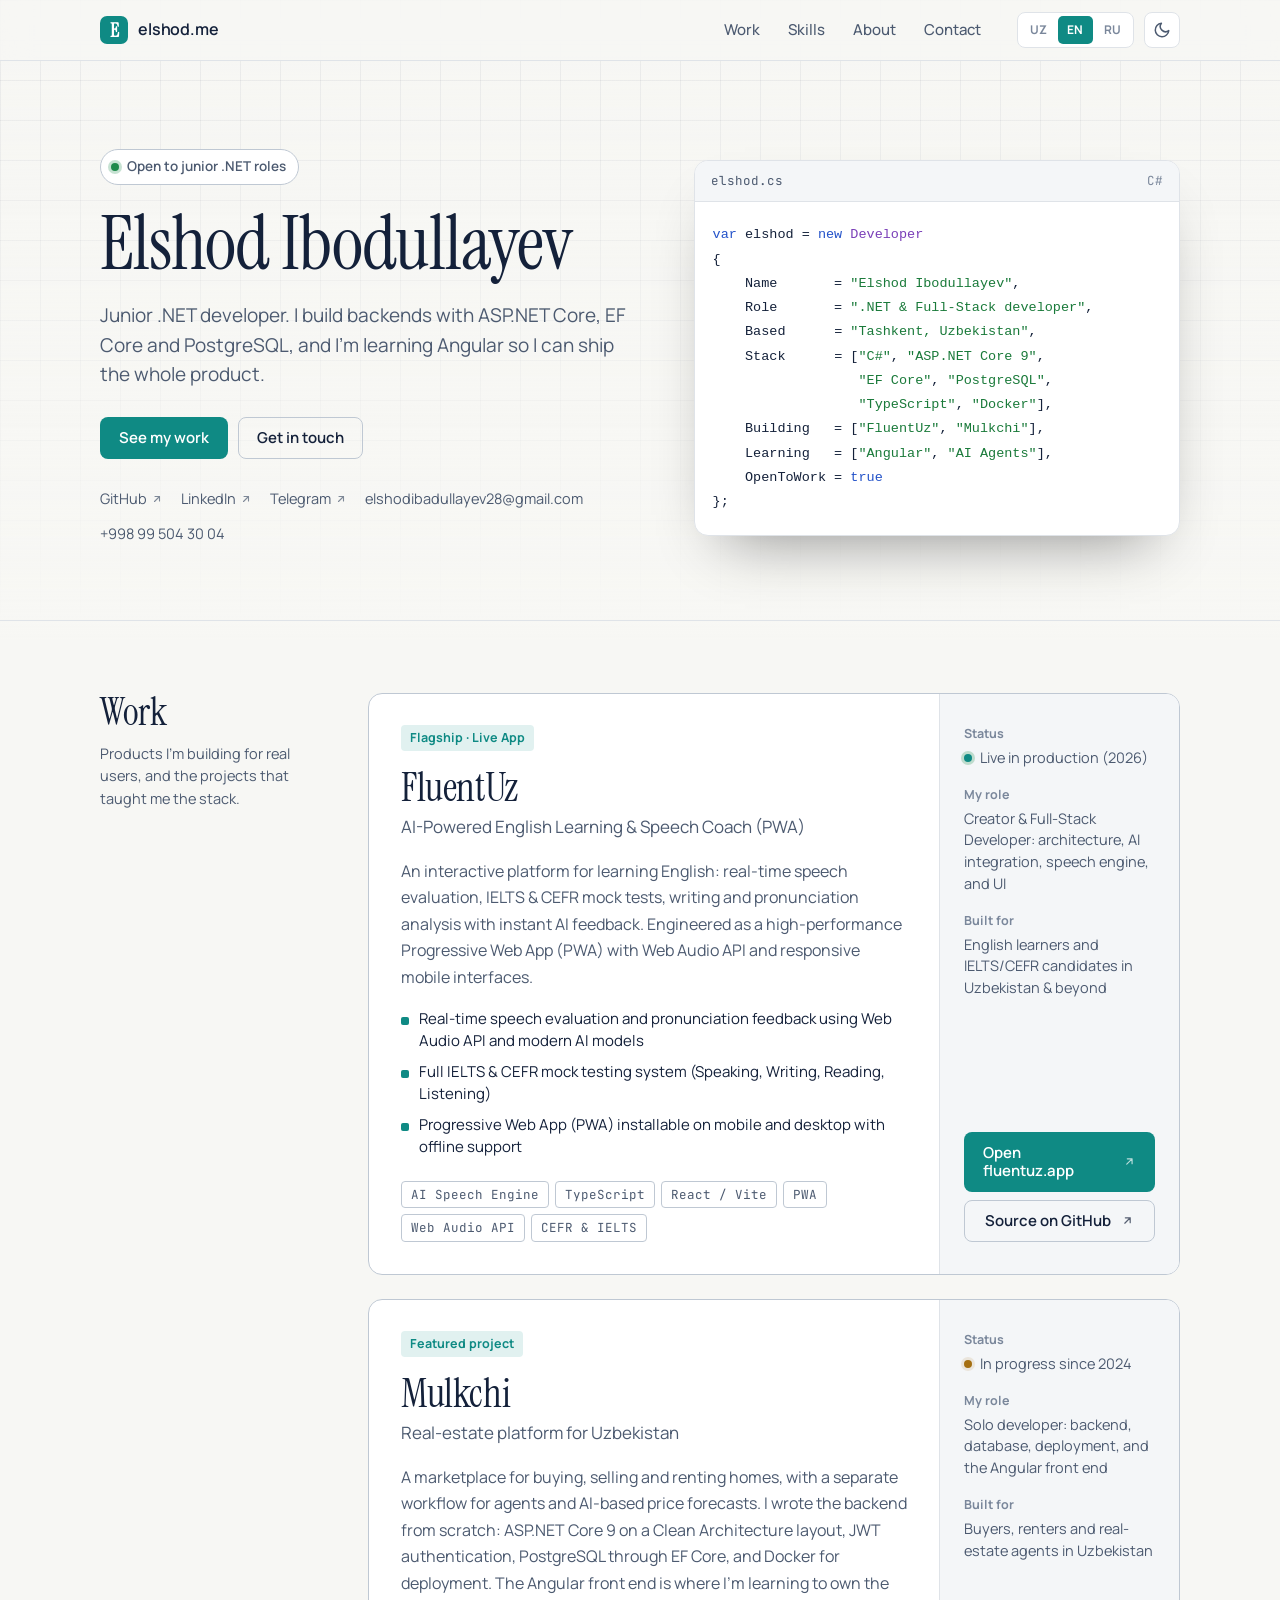
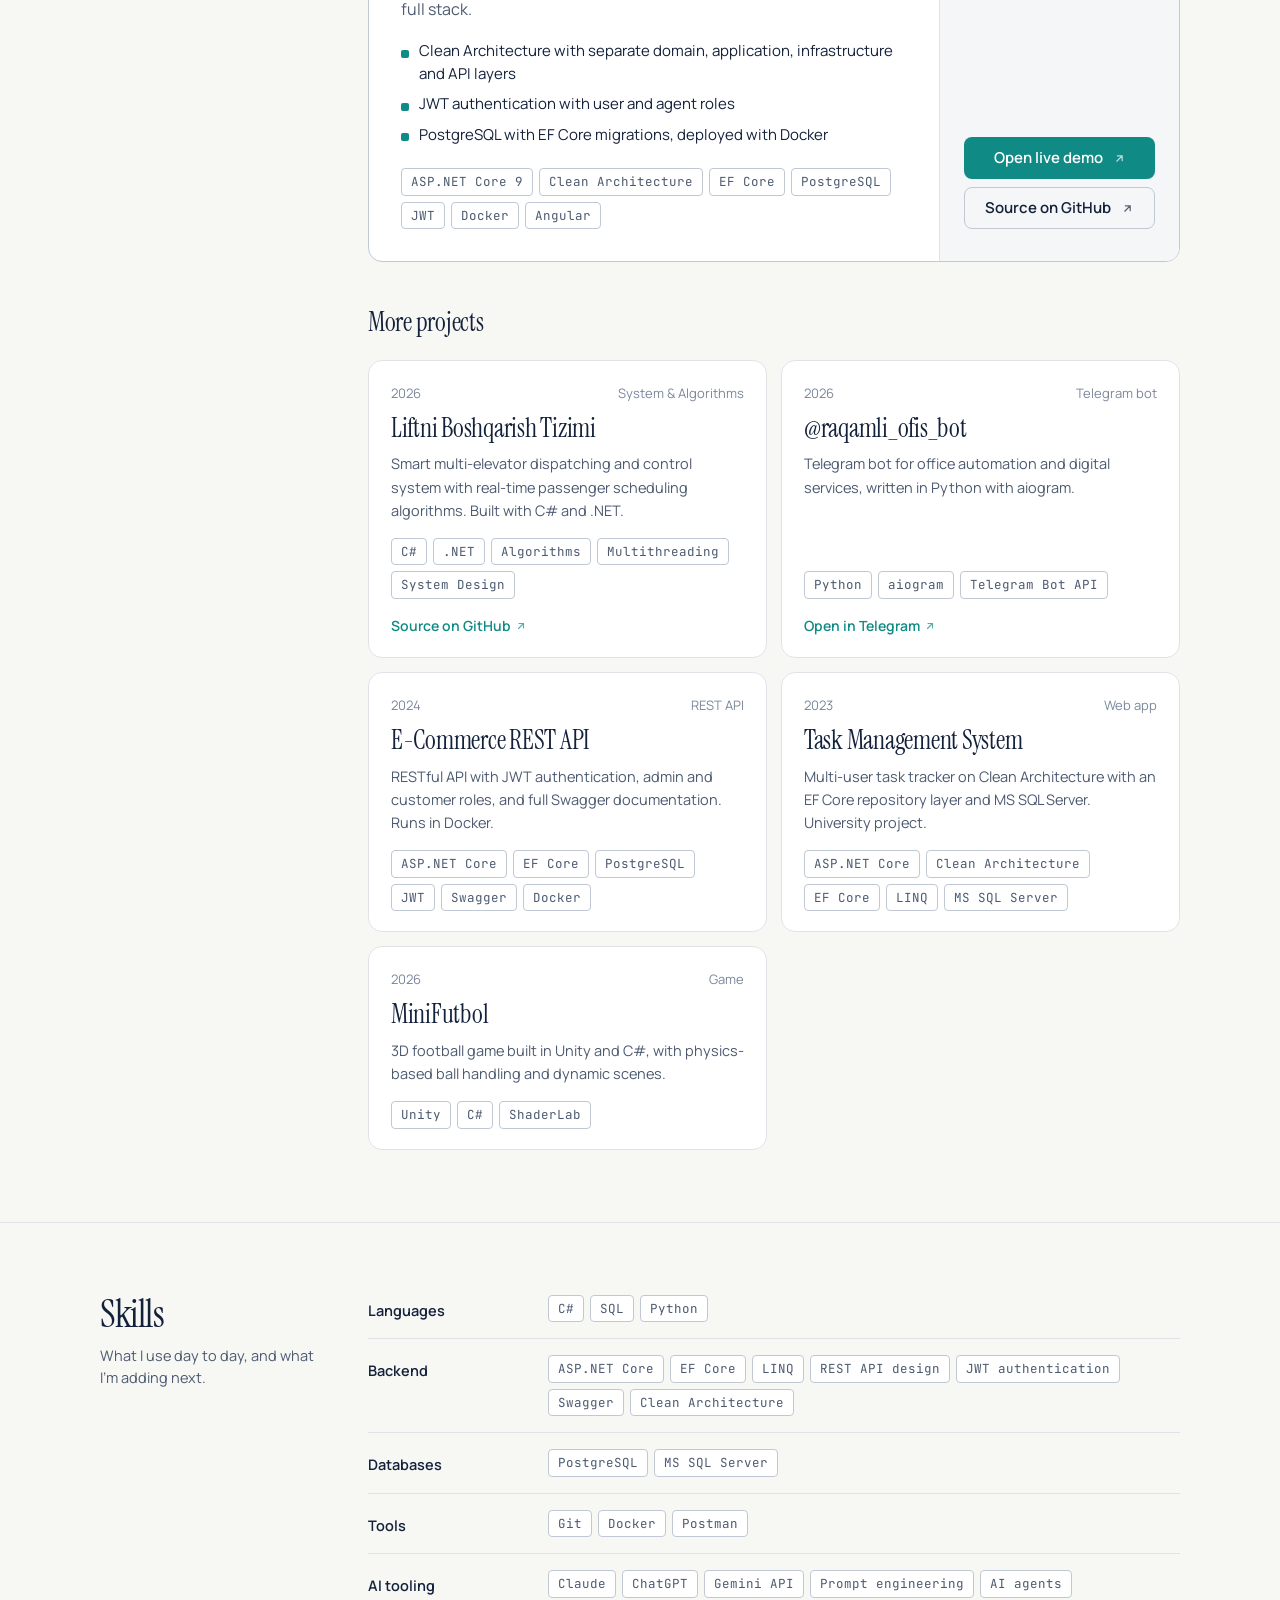
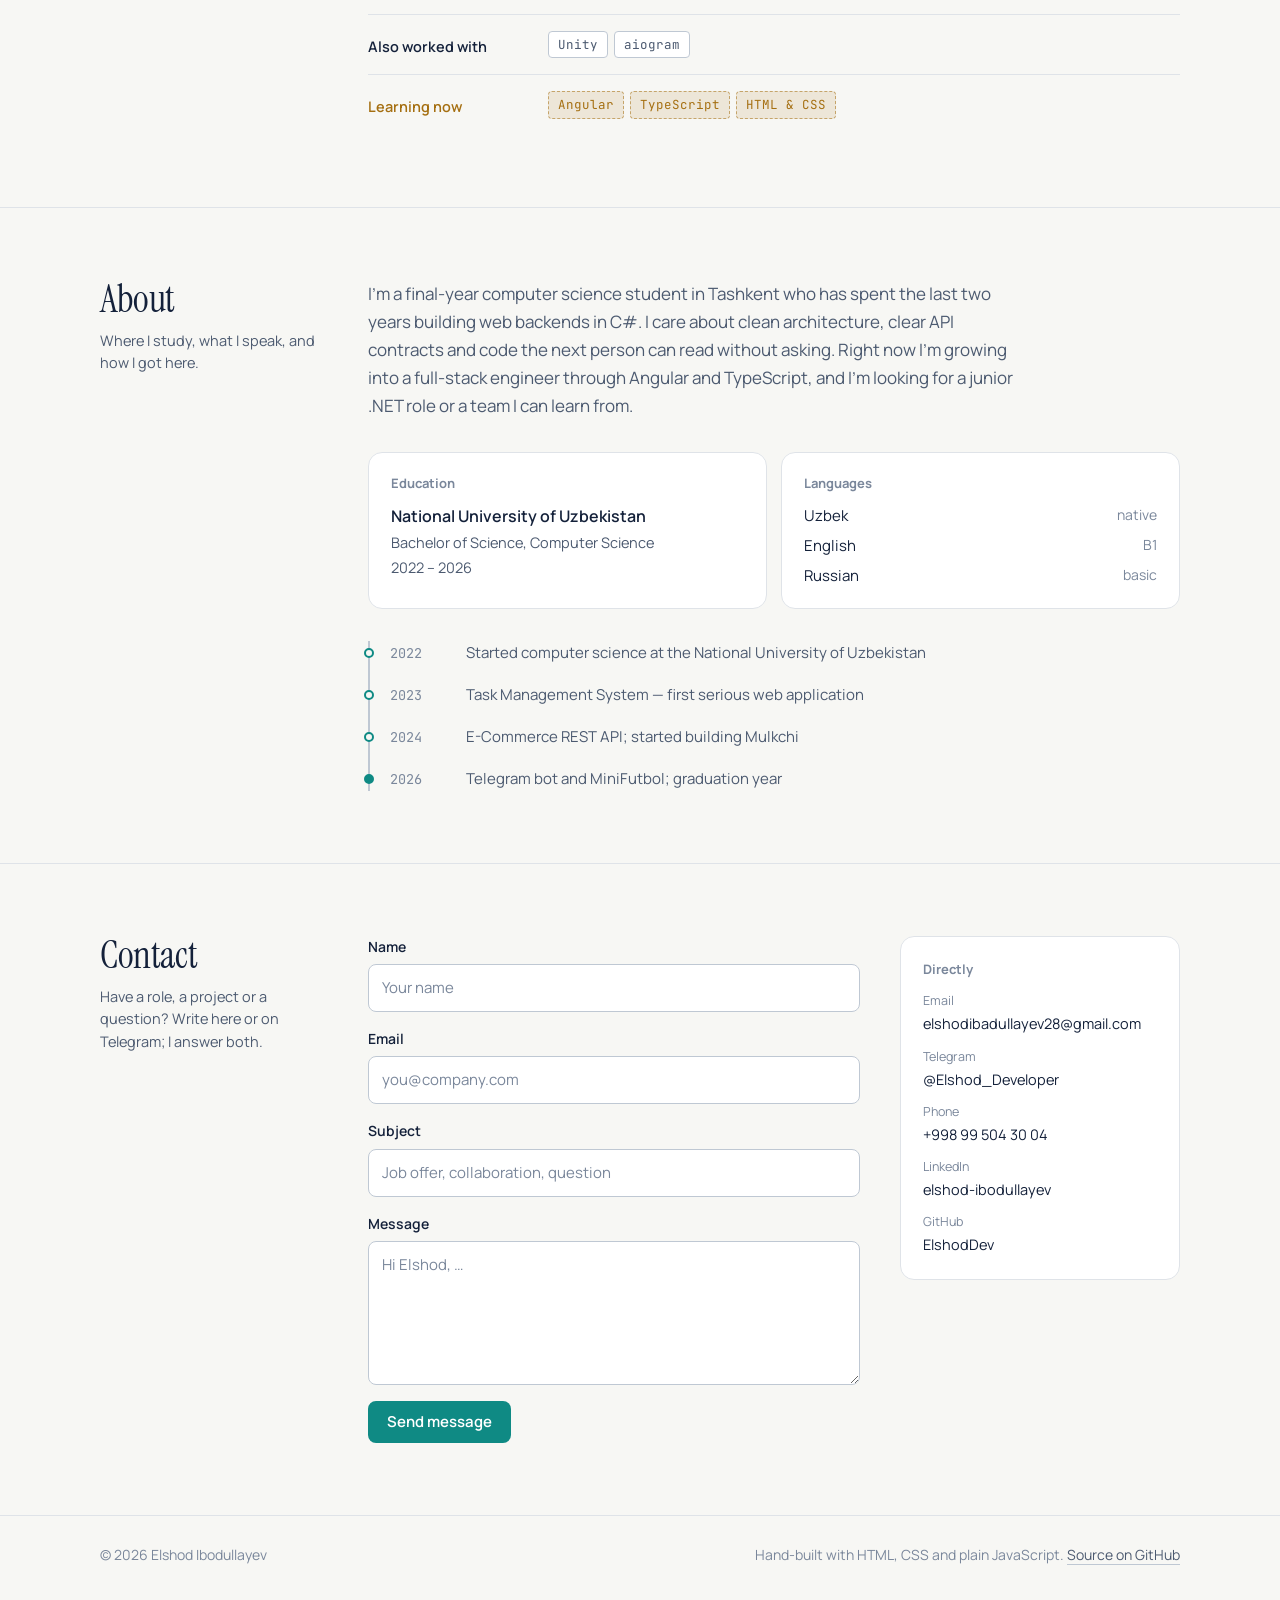
==== commit 3f08ac0d: "feat: add FluentUz AI platform as flagship project and Smart Elevator system" ====
--- a/index.html
+++ b/index.html
@@ -132,13 +132,13 @@
 <pre class="code"><code><span class="kw">var</span> elshod = <span class="kw">new</span> <span class="ty">Developer</span>
 {
     Name<span class="pad">      </span> = <span class="str">"Elshod Ibodullayev"</span>,
-    Role<span class="pad">      </span> = <span class="str">"Junior .NET developer"</span>,
+    Role<span class="pad">      </span> = <span class="str">".NET & Full-Stack developer"</span>,
     Based<span class="pad">     </span> = <span class="str">"Tashkent, Uzbekistan"</span>,
-    Stack<span class="pad">     </span> = [<span class="str">"C#"</span>, <span class="str">"ASP.NET Core"</span>,
+    Stack<span class="pad">     </span> = [<span class="str">"C#"</span>, <span class="str">"ASP.NET Core 9"</span>,
              <span class="pad">     </span><span class="str">"EF Core"</span>, <span class="str">"PostgreSQL"</span>,
-             <span class="pad">     </span><span class="str">"Docker"</span>],
-    Building<span class="pad">  </span> = <span class="str">"Mulkchi"</span>,  <span class="cmt">// real estate</span>
-    Learning<span class="pad">  </span> = [<span class="str">"Angular"</span>, <span class="str">"TypeScript"</span>],
+             <span class="pad">     </span><span class="str">"TypeScript"</span>, <span class="str">"Docker"</span>],
+    Building<span class="pad">  </span> = [<span class="str">"FluentUz"</span>, <span class="str">"Mulkchi"</span>],
+    Learning<span class="pad">  </span> = [<span class="str">"Angular"</span>, <span class="str">"AI Agents"</span>],
     OpenToWork = <span class="kw">true</span><span id="ghLine"></span>
 };</code></pre>
                 </figure>
@@ -150,11 +150,49 @@
             <div class="wrap section-grid">
                 <div class="section-head">
                     <h2 data-i18n="work_title">Work</h2>
-                    <p data-i18n="work_sub">One product I'm building for real users, and the projects that taught me the stack.</p>
+                    <p data-i18n="work_sub">Products I'm building for real users, and projects that taught me the stack.</p>
                 </div>
 
                 <div class="section-body">
-                    <!-- Featured: Mulkchi -->
+                    <!-- Featured 1: FluentUz -->
+                    <article class="featured" style="margin-bottom: 24px;">
+                        <div class="featured-main">
+                            <p class="featured-label" data-i18n="fluentuz_label">Flagship · Live App</p>
+                            <h3 class="featured-title">FluentUz</h3>
+                            <p class="featured-sub" data-i18n="fluentuz_sub">AI-Powered English Learning & Speech Coach (PWA)</p>
+                            <p class="featured-desc" data-i18n="fluentuz_desc">An interactive platform for learning English: real-time speech evaluation, IELTS & CEFR mock tests, writing and pronunciation analysis with instant AI feedback. Engineered as a high-performance Progressive Web App (PWA) with Web Audio API and responsive mobile interfaces.</p>
+                            <ul class="highlights">
+                                <li data-i18n="fluentuz_h1">Real-time speech evaluation and pronunciation feedback using Web Audio API and modern AI models</li>
+                                <li data-i18n="fluentuz_h2">Full IELTS & CEFR mock testing system (Speaking, Writing, Reading, Listening)</li>
+                                <li data-i18n="fluentuz_h3">Progressive Web App (PWA) installable on mobile and desktop with offline support</li>
+                            </ul>
+                            <ul class="tags" aria-label="Technologies">
+                                <li>AI Speech Engine</li><li>TypeScript</li><li>React / Vite</li><li>PWA</li><li>Web Audio API</li><li>CEFR & IELTS</li>
+                            </ul>
+                        </div>
+                        <div class="featured-side">
+                            <dl class="featured-facts">
+                                <div>
+                                    <dt data-i18n="ff_status">Status</dt>
+                                    <dd><span class="status-dot" style="background: var(--accent);" aria-hidden="true"></span><span data-i18n="fluentuz_status">Live in production (2026)</span></dd>
+                                </div>
+                                <div>
+                                    <dt data-i18n="ff_role">My role</dt>
+                                    <dd data-i18n="fluentuz_role">Creator & Full-Stack Developer: architecture, AI integration, speech engine, and UI</dd>
+                                </div>
+                                <div>
+                                    <dt data-i18n="ff_users">Built for</dt>
+                                    <dd data-i18n="fluentuz_users">English learners and IELTS/CEFR candidates in Uzbekistan & beyond</dd>
+                                </div>
+                            </dl>
+                            <div class="featured-actions">
+                                <a href="https://fluentuz.app/" target="_blank" rel="noopener noreferrer" class="btn btn-primary"><span data-i18n="btn_demo_fluentuz">Open fluentuz.app</span><svg class="ext" width="13" height="13" viewBox="0 0 24 24" fill="none" stroke="currentColor" stroke-width="2.2" stroke-linecap="round" stroke-linejoin="round" aria-hidden="true"><path d="M7 17 17 7M8 7h9v9"/></svg></a>
+                                <a href="https://github.com/ElshodDev/speaking-coach" target="_blank" rel="noopener noreferrer" class="btn btn-ghost"><span data-i18n="btn_source">Source on GitHub</span><svg class="ext" width="13" height="13" viewBox="0 0 24 24" fill="none" stroke="currentColor" stroke-width="2.2" stroke-linecap="round" stroke-linejoin="round" aria-hidden="true"><path d="M7 17 17 7M8 7h9v9"/></svg></a>
+                            </div>
+                        </div>
+                    </article>
+
+                    <!-- Featured 2: Mulkchi -->
                     <article class="featured">
                         <div class="featured-main">
                             <p class="featured-label" data-i18n="featured_label">Featured project</p>
@@ -196,6 +234,14 @@
                     <h3 class="subhead" data-i18n="projects_title">More projects</h3>
                     <div class="projects">
                         <article class="project">
+                            <p class="project-meta"><span>2026</span><span data-i18n="type_system">System & Algorithms</span></p>
+                            <h4 class="project-title" data-i18n="elevator_title">Liftni Boshqarish Tizimi</h4>
+                            <p class="project-desc" data-i18n="elevator_desc">Smart multi-elevator dispatching and control system with real-time passenger scheduling algorithms. Built with C# and .NET.</p>
+                            <ul class="tags"><li>C#</li><li>.NET</li><li>Algorithms</li><li>Multithreading</li><li>System Design</li></ul>
+                            <a href="https://github.com/ElshodDev/Liftni-Boshqarish-Tizimi" target="_blank" rel="noopener noreferrer" class="project-link"><span data-i18n="btn_source">Source on GitHub</span><svg class="ext" width="12" height="12" viewBox="0 0 24 24" fill="none" stroke="currentColor" stroke-width="2.2" stroke-linecap="round" stroke-linejoin="round" aria-hidden="true"><path d="M7 17 17 7M8 7h9v9"/></svg></a>
+                        </article>
+
+                        <article class="project">
                             <p class="project-meta"><span>2026</span><span data-i18n="type_bot">Telegram bot</span></p>
                             <h4 class="project-title">@raqamli_ofis_bot</h4>
                             <p class="project-desc" data-i18n="bot_desc">Telegram bot for office automation and digital services, written in Python with aiogram.</p>
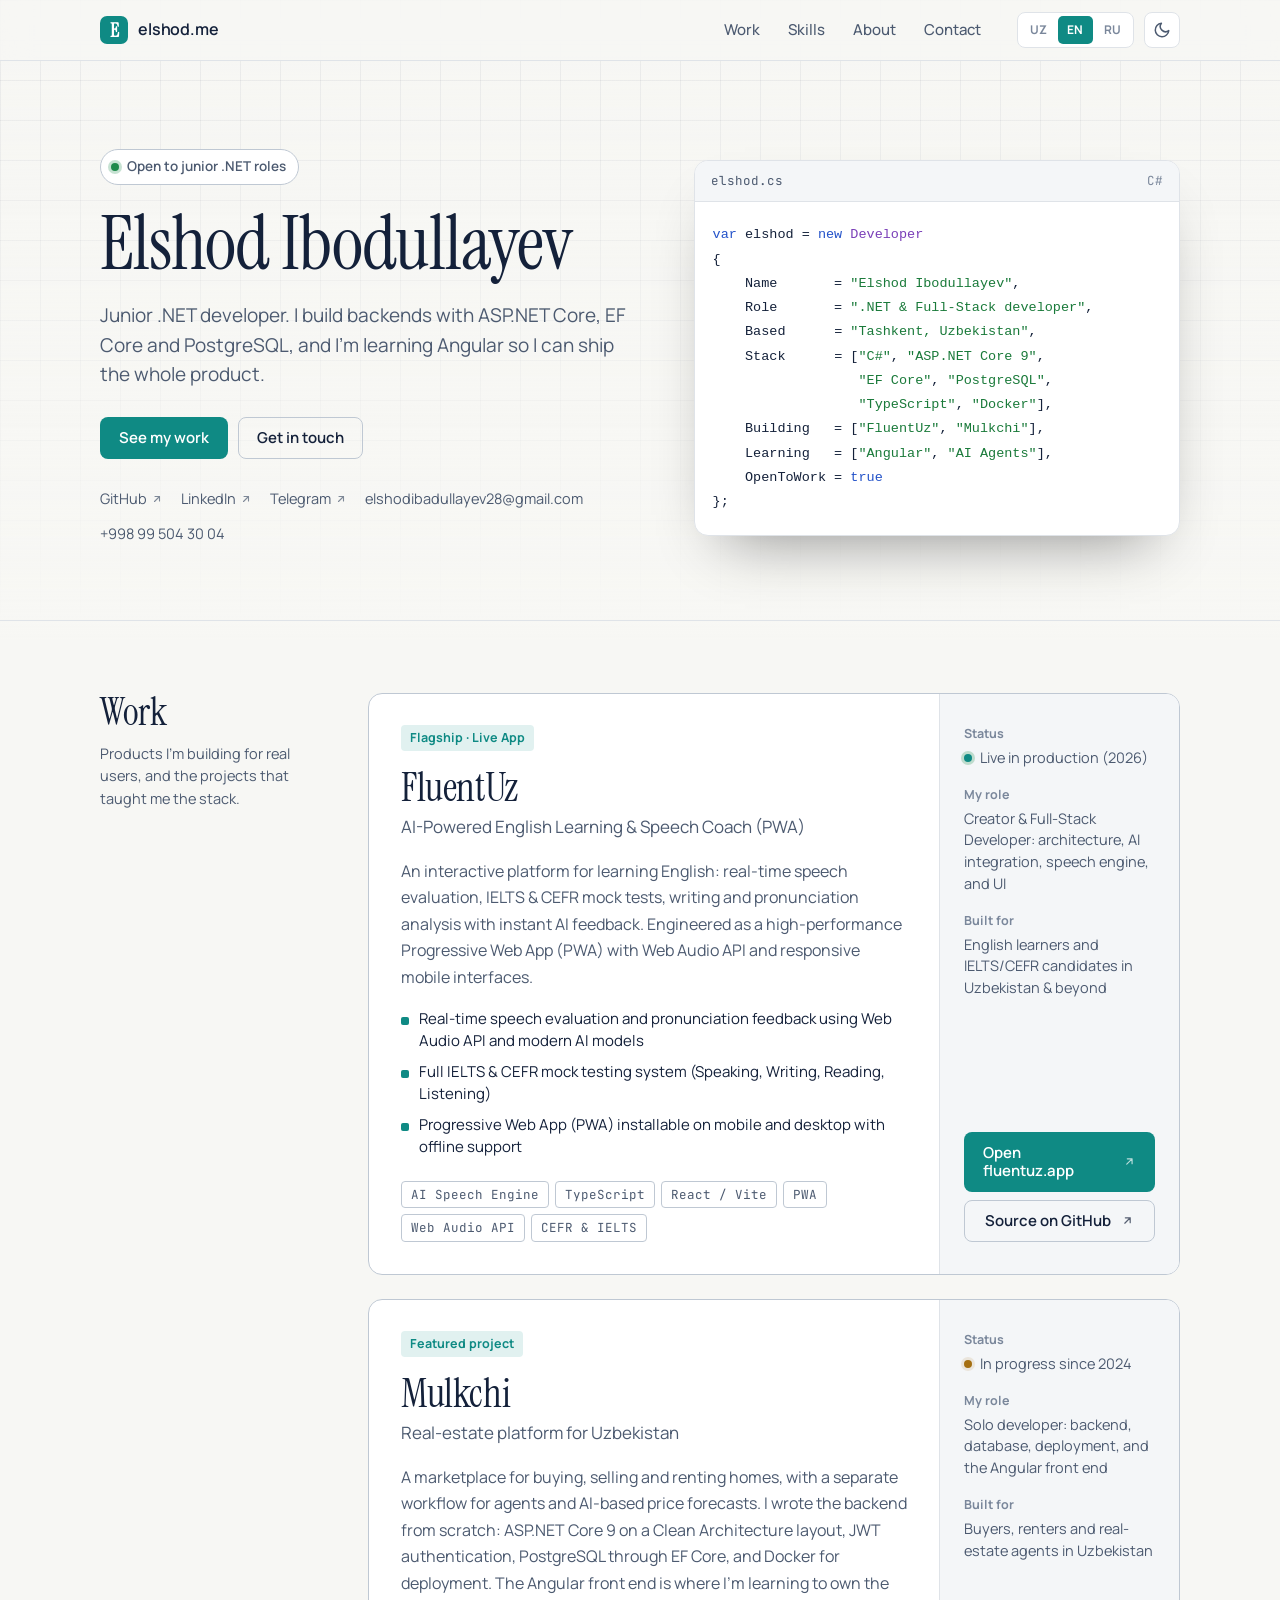
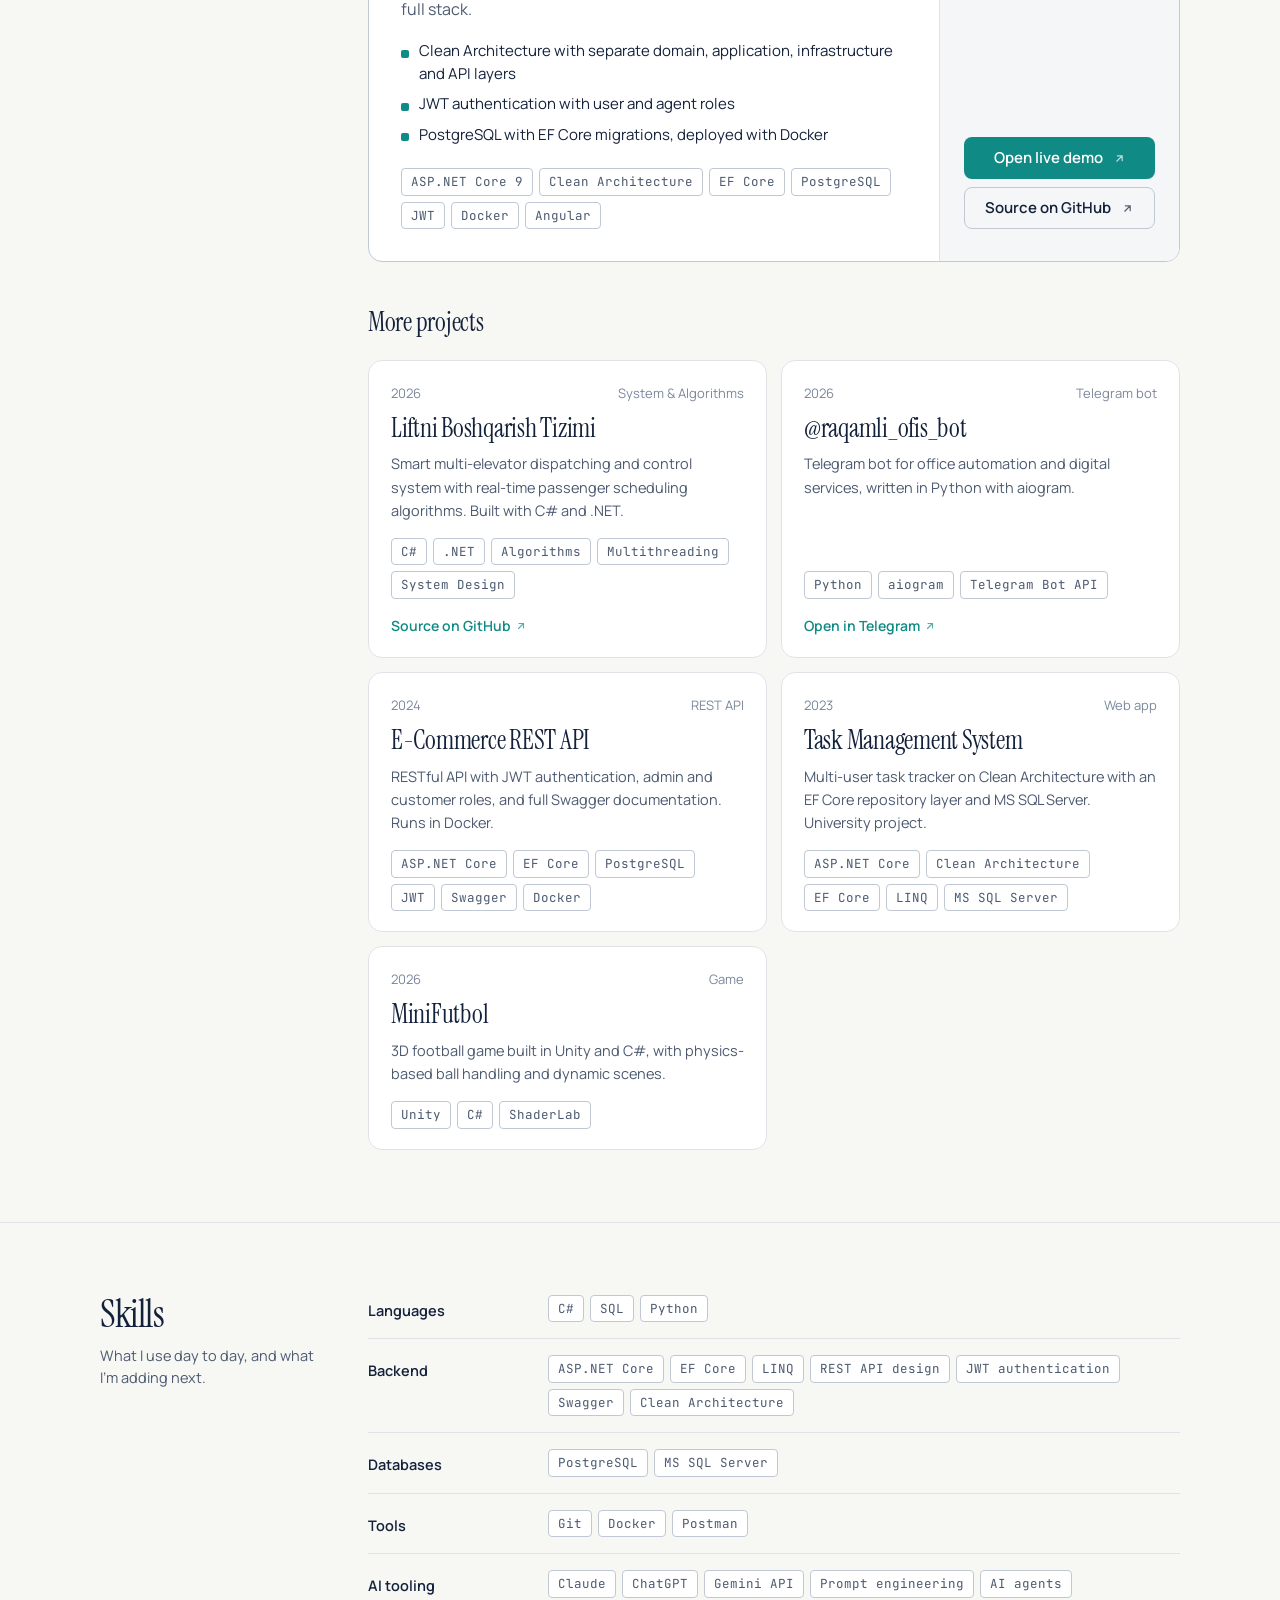
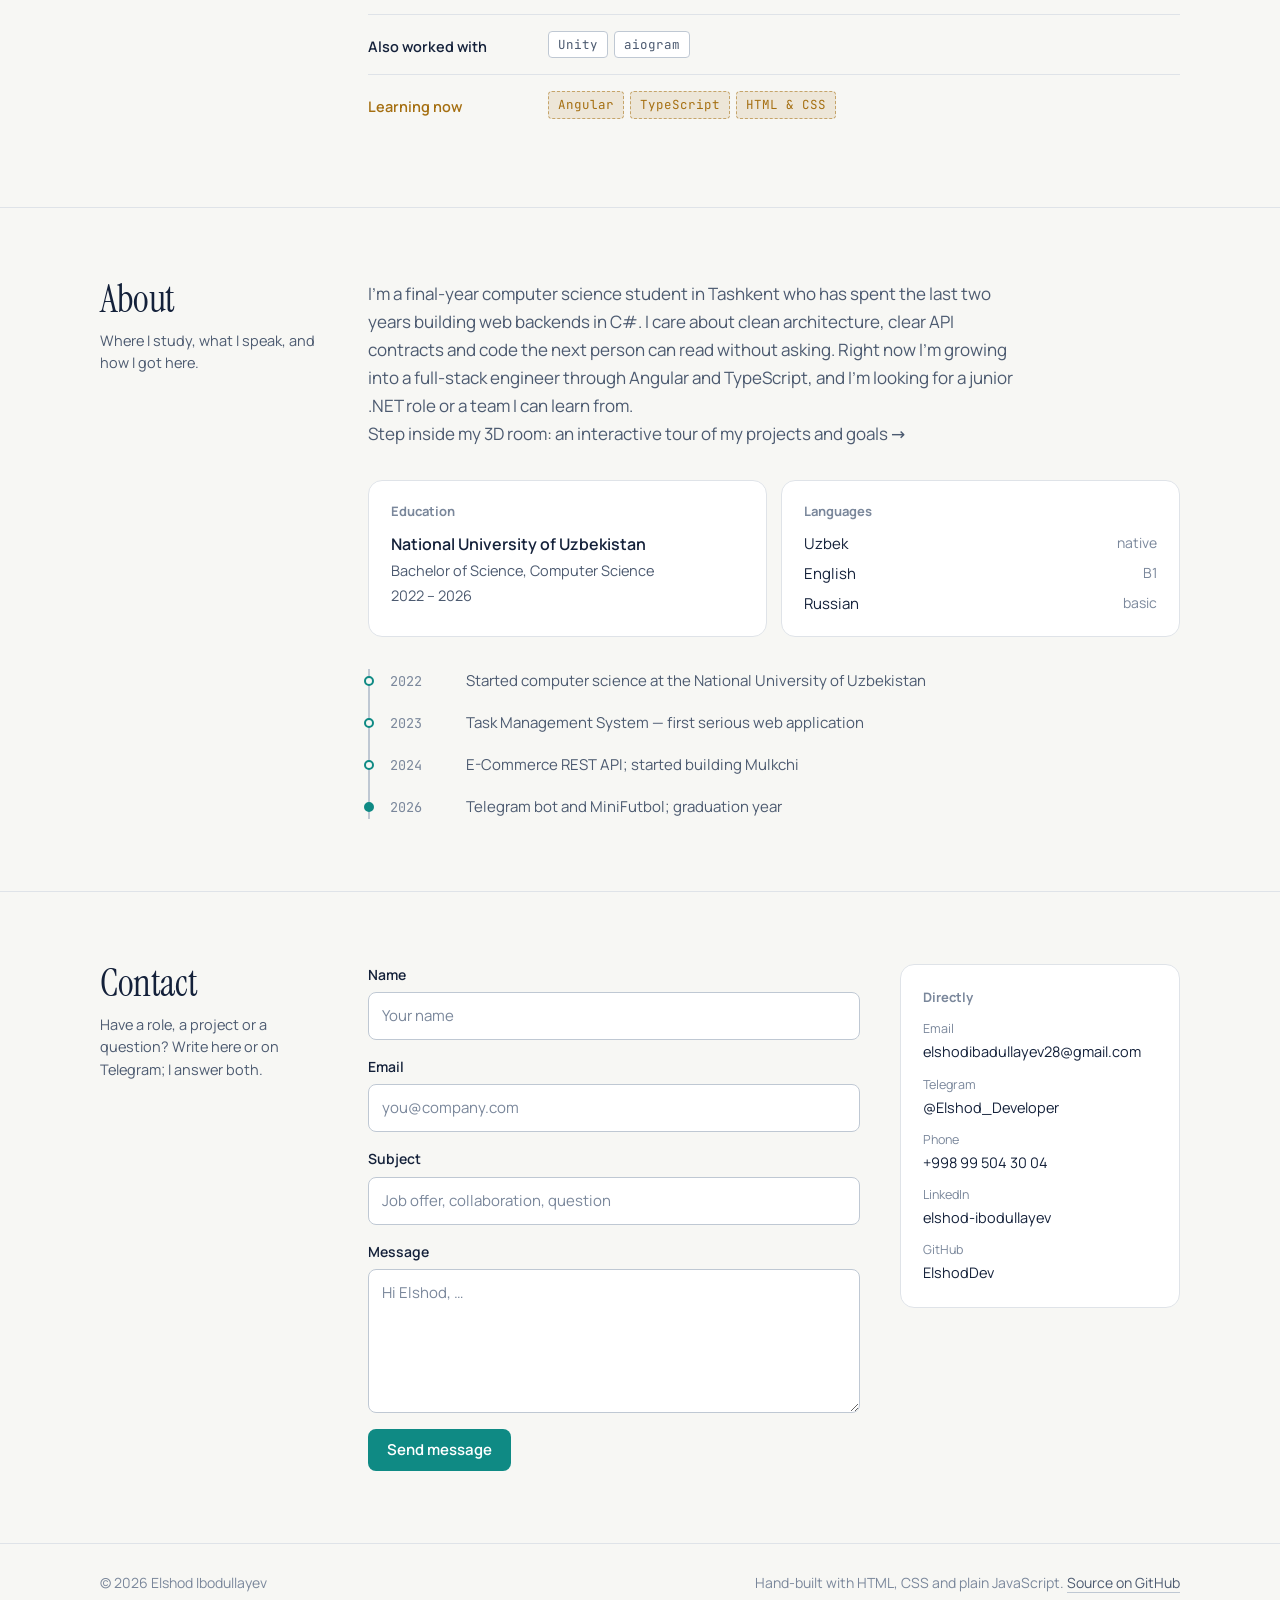
==== commit c3163bd9: "feat: add interactive 3D room page (/room) and link from About" ====
--- a/index.html
+++ b/index.html
@@ -326,6 +326,8 @@
                 <div class="section-body">
                     <p class="about-text" data-i18n="about_text">I'm a final-year computer science student in Tashkent who has spent the last two years building web backends in C#. I care about clean architecture, clear API contracts and code the next person can read without asking. Right now I'm growing into a full-stack engineer through Angular and TypeScript, and I'm looking for a junior .NET role or a team I can learn from.</p>
 
+                    <p class="about-text"><a href="room/" data-i18n="room_link">Step inside my 3D room: an interactive tour of my projects and goals →</a></p>
+
                     <div class="facts">
                         <div class="fact">
                             <h3 data-i18n="edu_title">Education</h3>
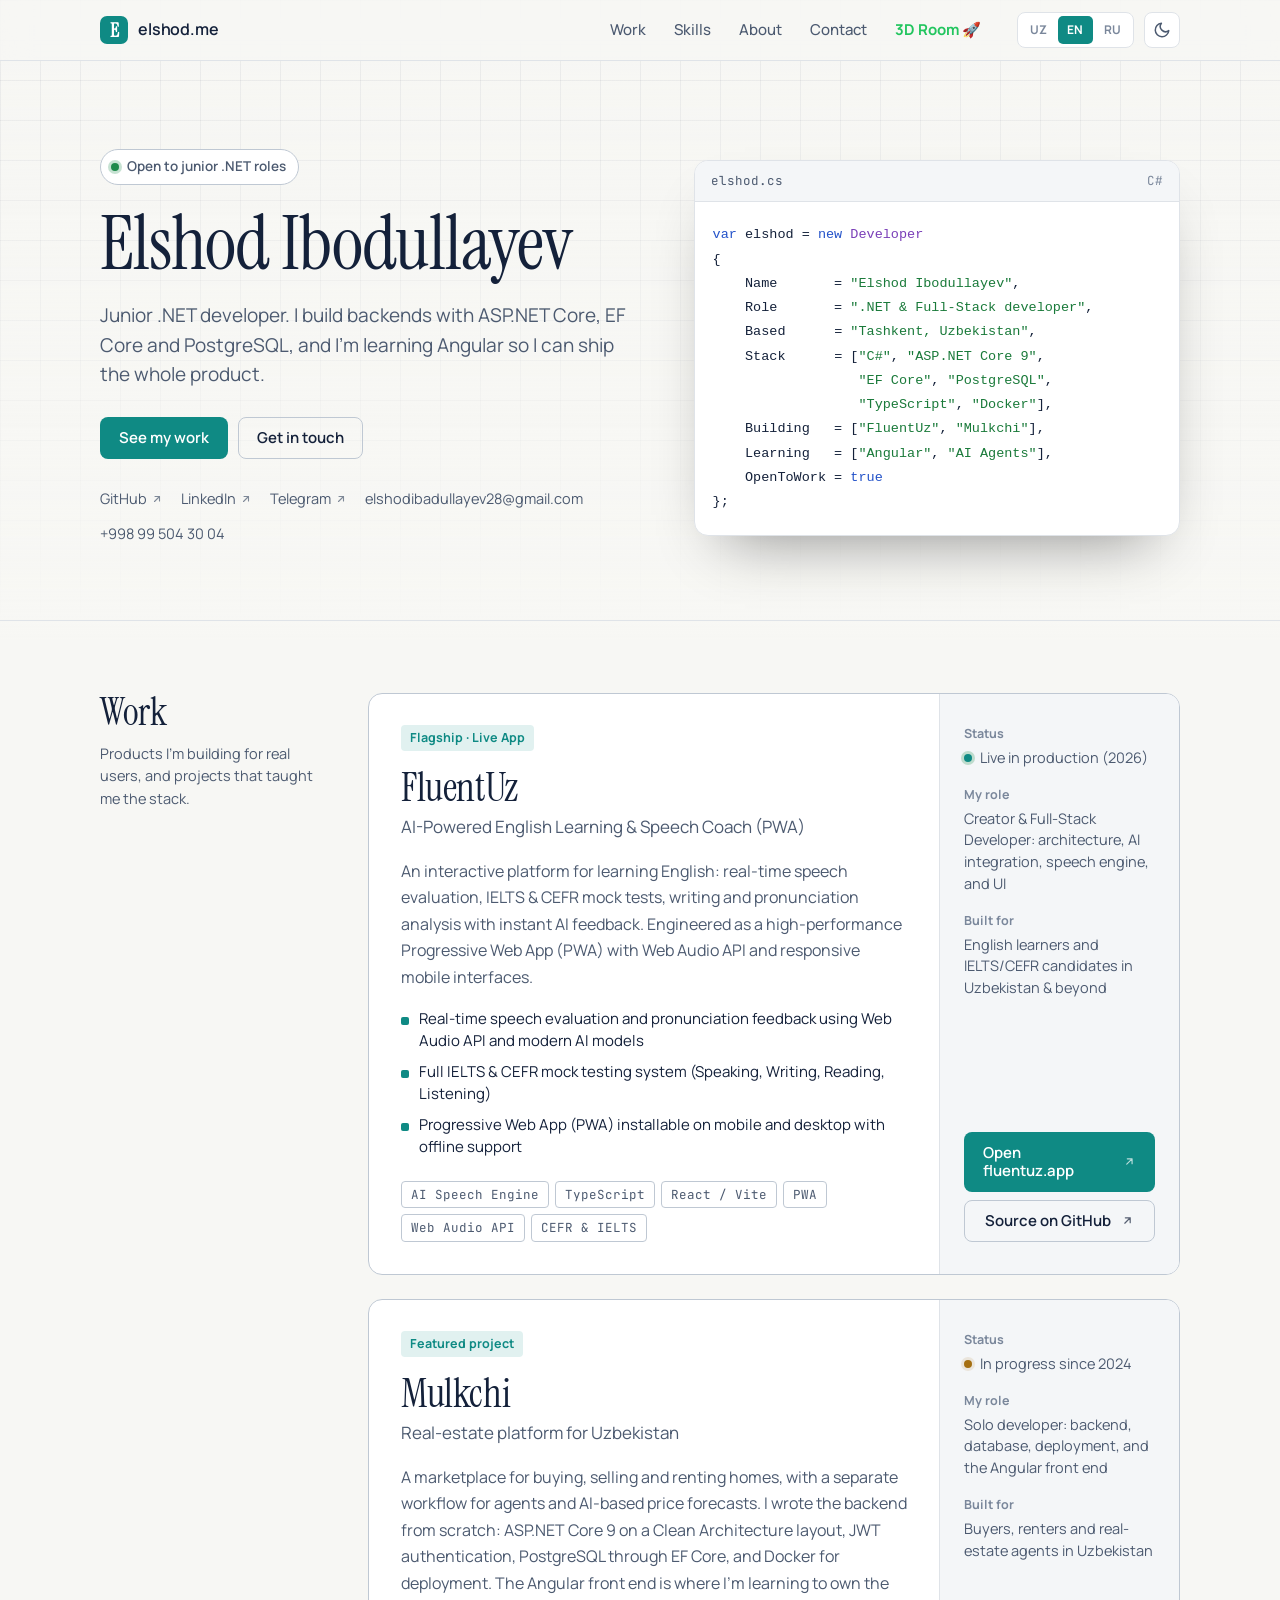
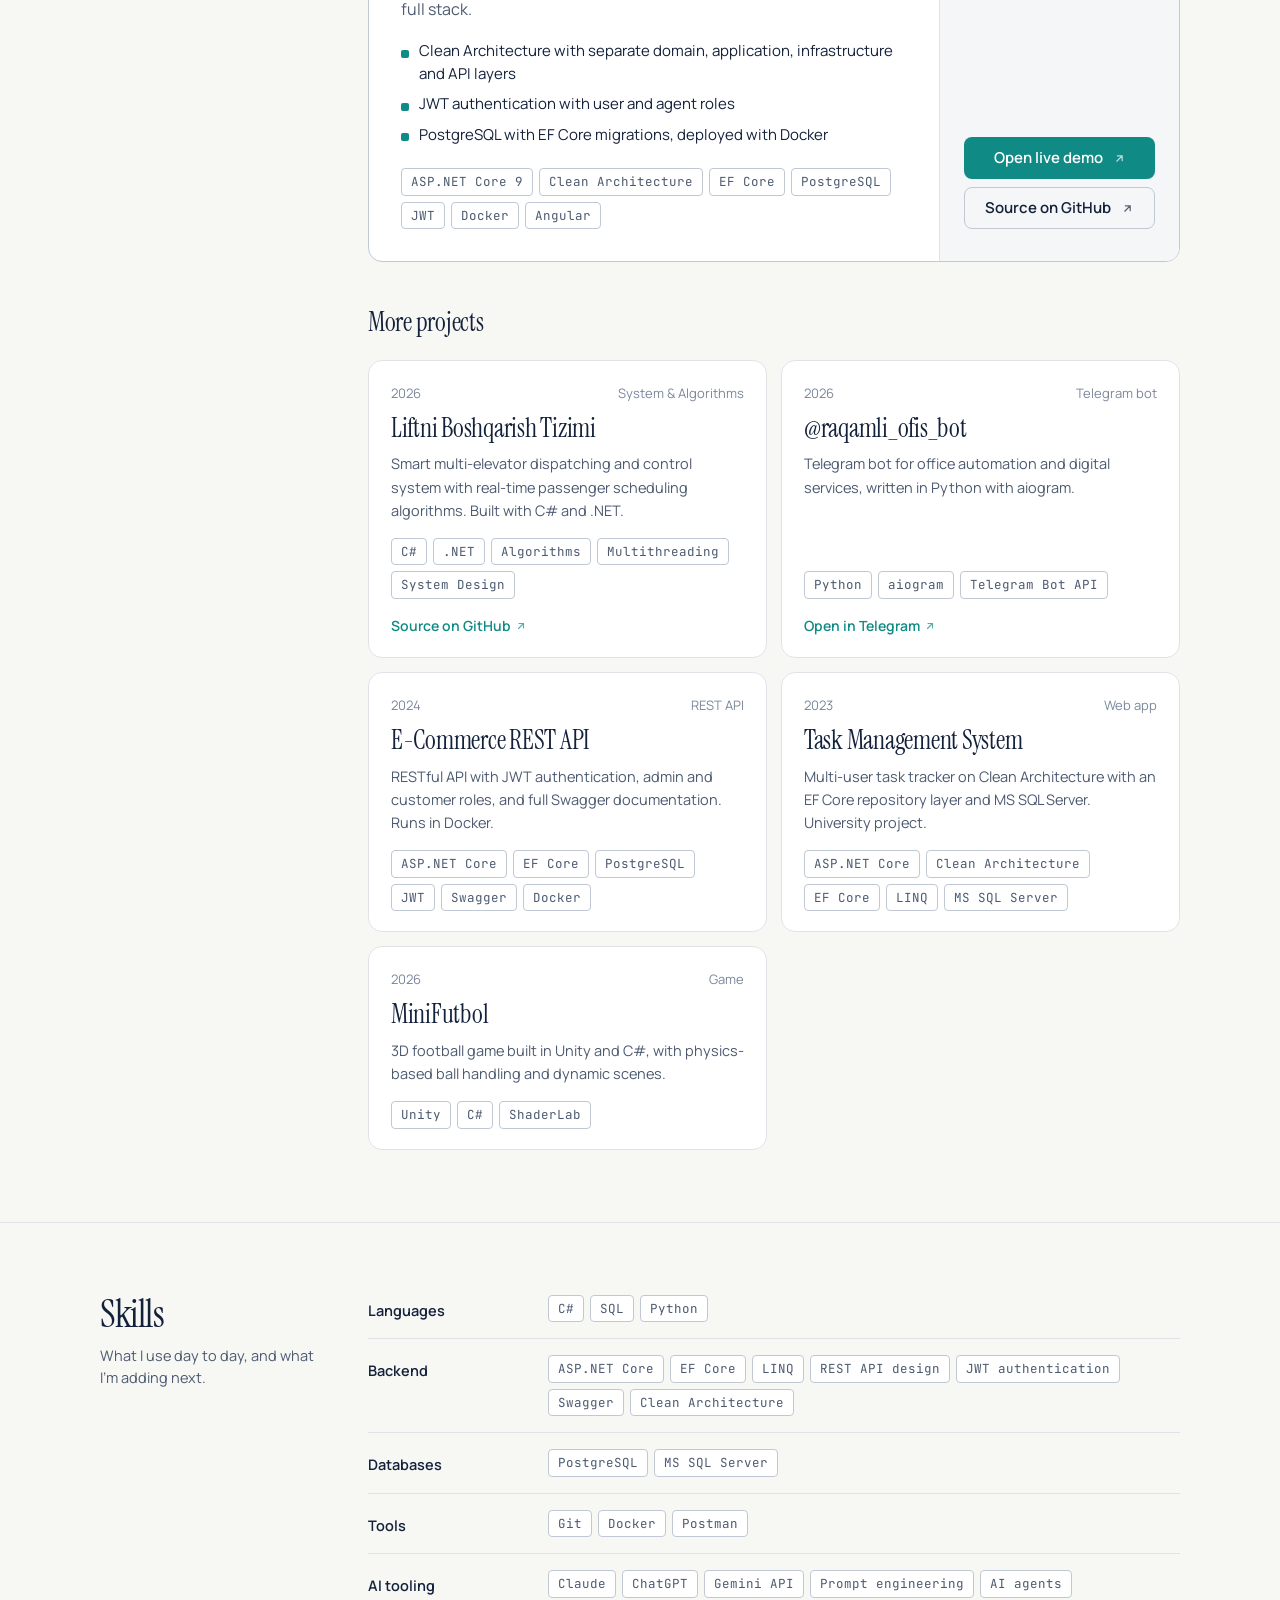
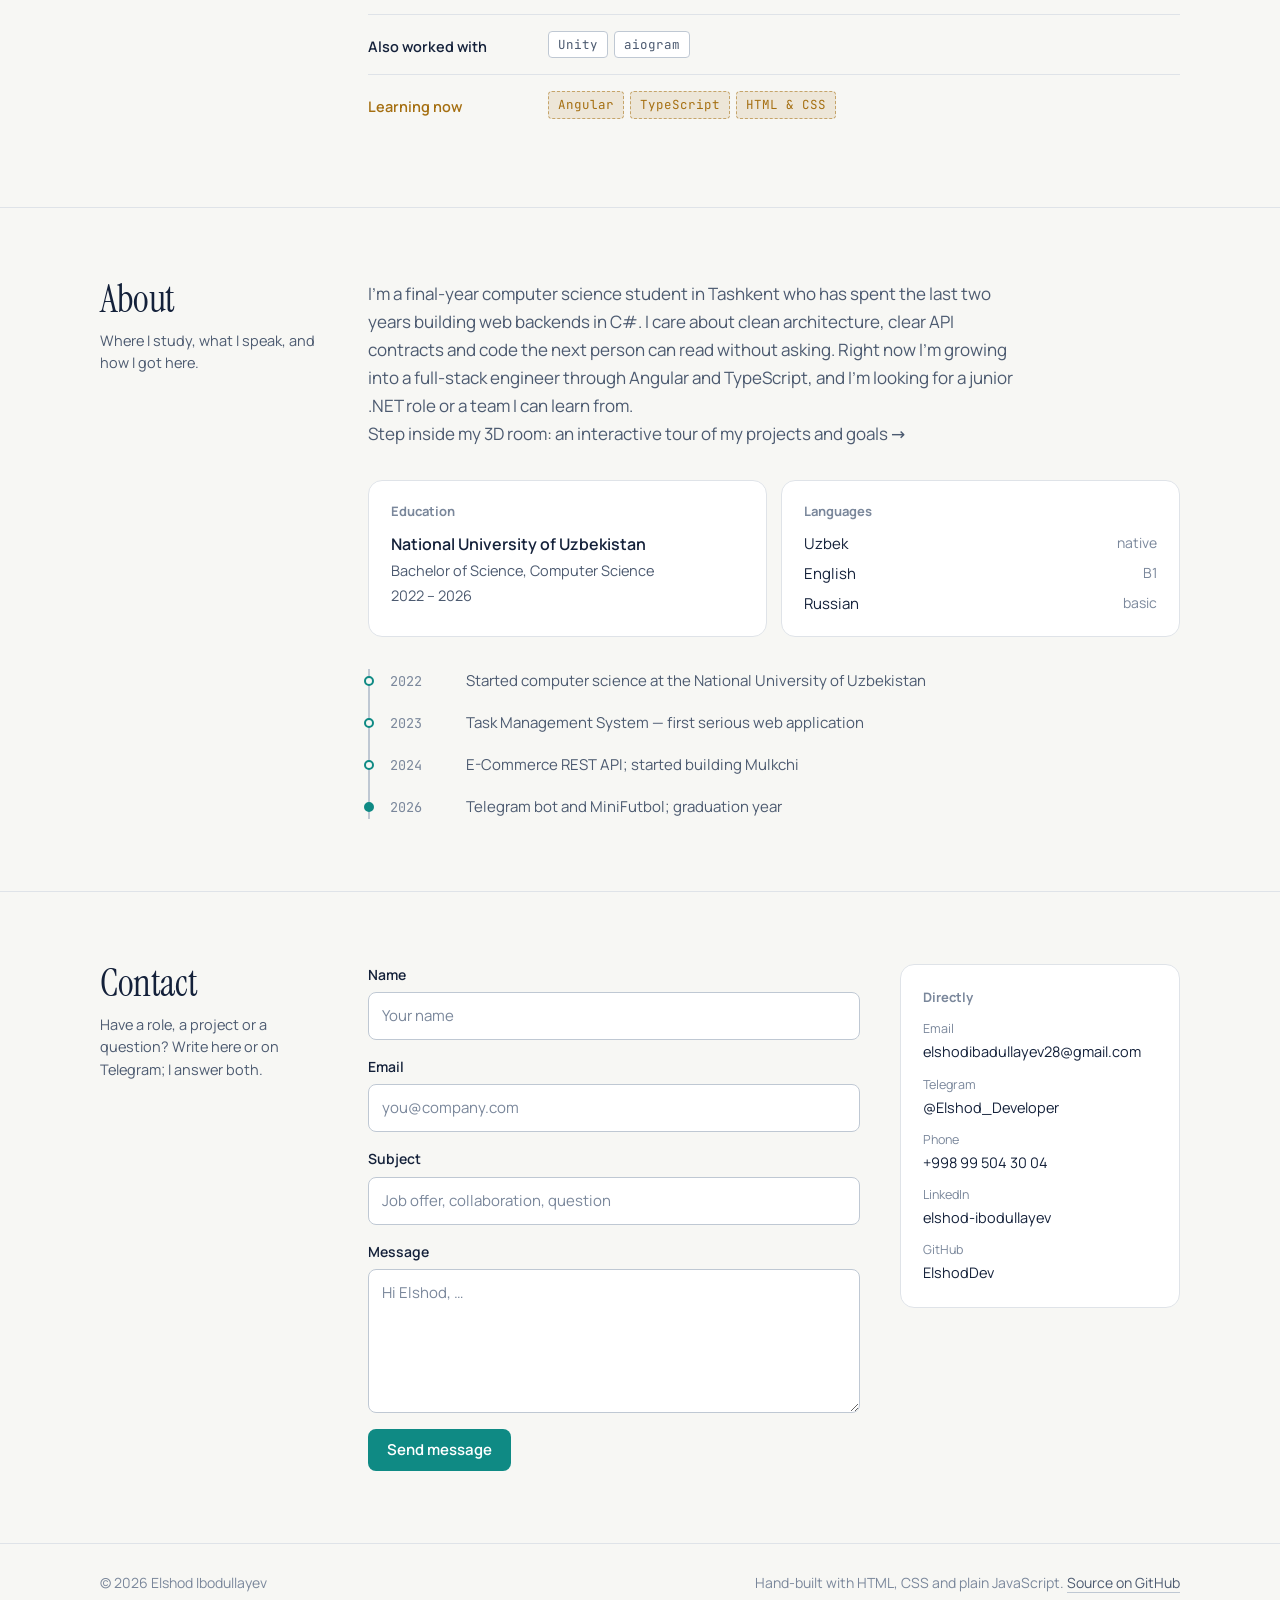
==== commit 97e9c0c8: "Update navigation menu to include '3D Room' link Added a new link to '3D Room' in the navigation men" ====
--- a/index.html
+++ b/index.html
@@ -78,11 +78,13 @@
                     <svg width="18" height="18" viewBox="0 0 24 24" fill="none" stroke="currentColor" stroke-width="2" stroke-linecap="round" aria-hidden="true"><path d="M4 7h16M4 12h16M4 17h16"/></svg>
                     <span data-i18n="menu">Menu</span>
                 </button>
-                <ul class="nav-links" id="navLinks">
-                    <li><a href="#work" data-i18n="nav_work">Work</a></li>
-                    <li><a href="#skills" data-i18n="nav_skills">Skills</a></li>
-                    <li><a href="#about" data-i18n="nav_about">About</a></li>
-                    <li><a href="#contact" data-i18n="nav_contact">Contact</a></li>
+<ul class="nav-links" id="navLinks">
+    <li><a href="#work" data-i18n="nav_work">Work</a></li>
+    <li><a href="#skills" data-i18n="nav_skills">Skills</a></li>
+    <li><a href="#about" data-i18n="nav_about">About</a></li>
+    <li><a href="#contact" data-i18n="nav_contact">Contact</a></li>
+    <li><a href="room/" class="nav-link" style="color: #22c55e; font-weight: bold;">3D Room 🚀</a></li>
+</ul>
                 </ul>
             </nav>
 
